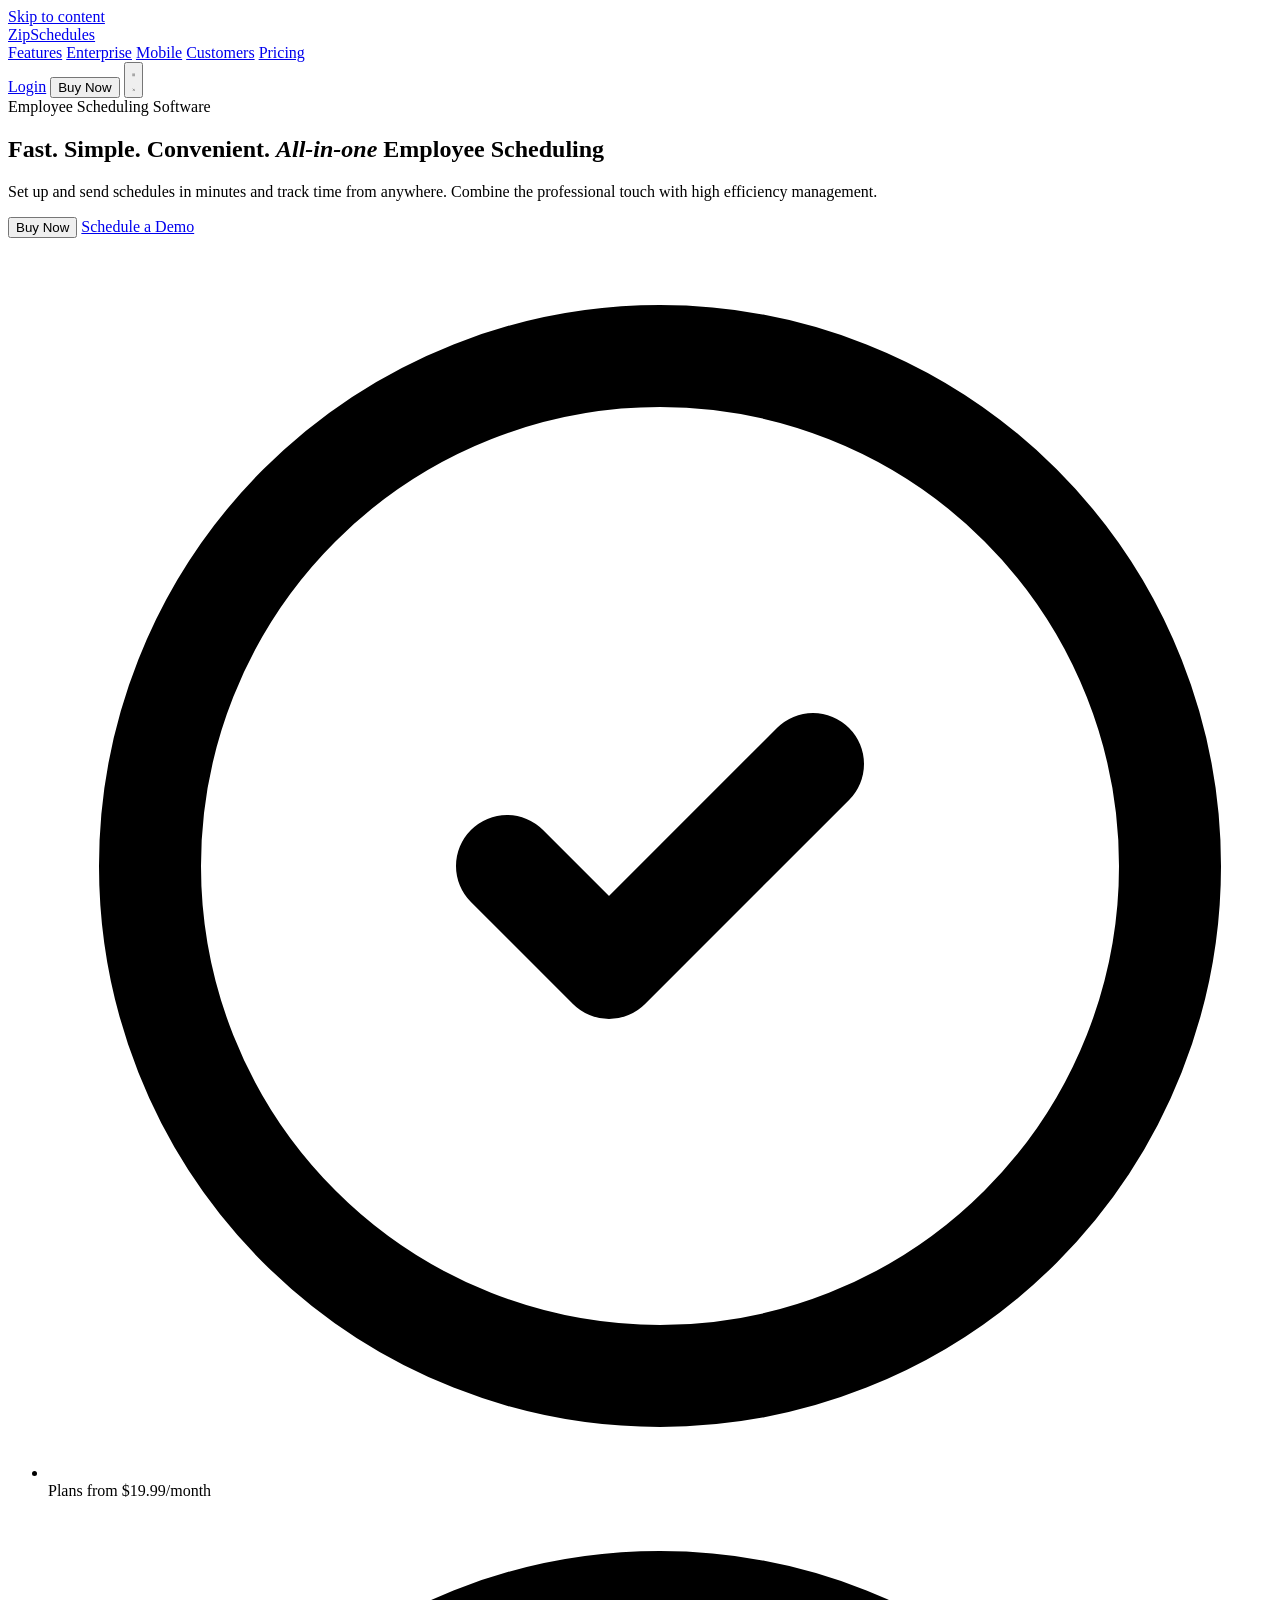
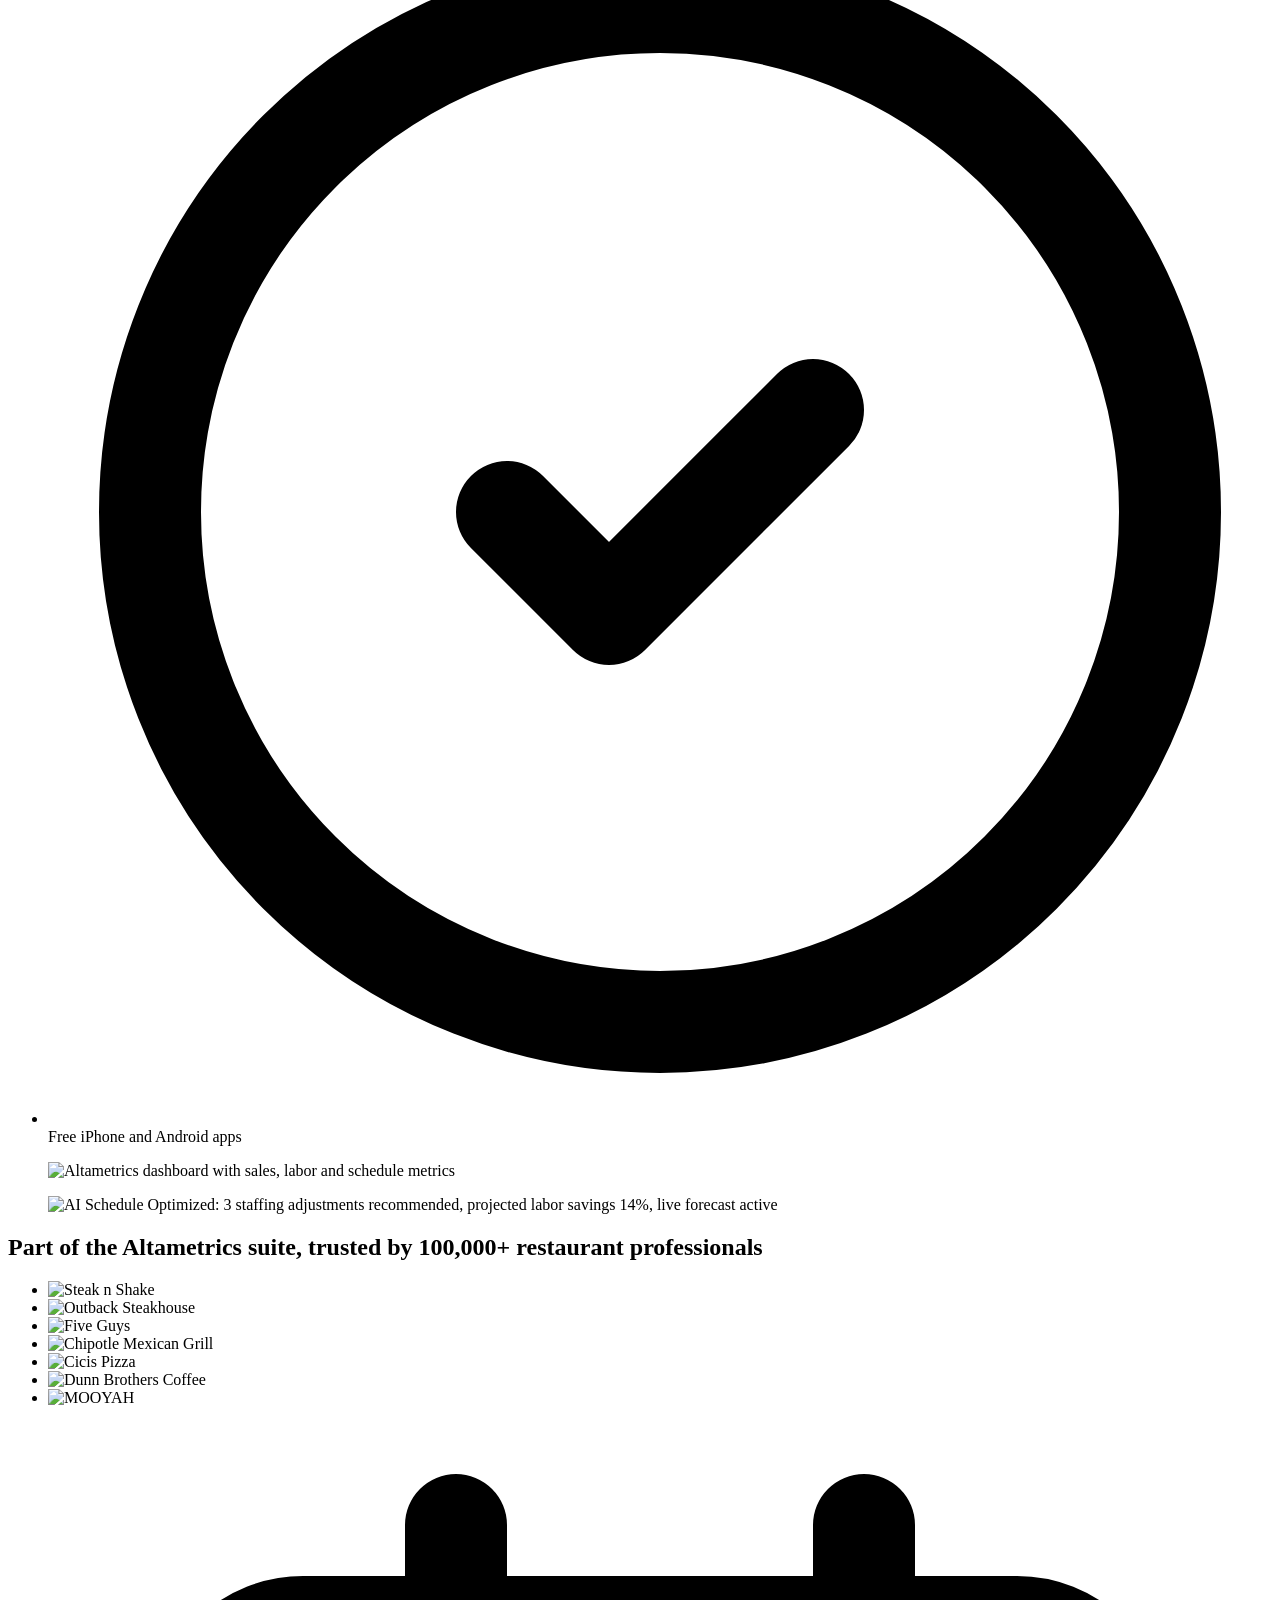
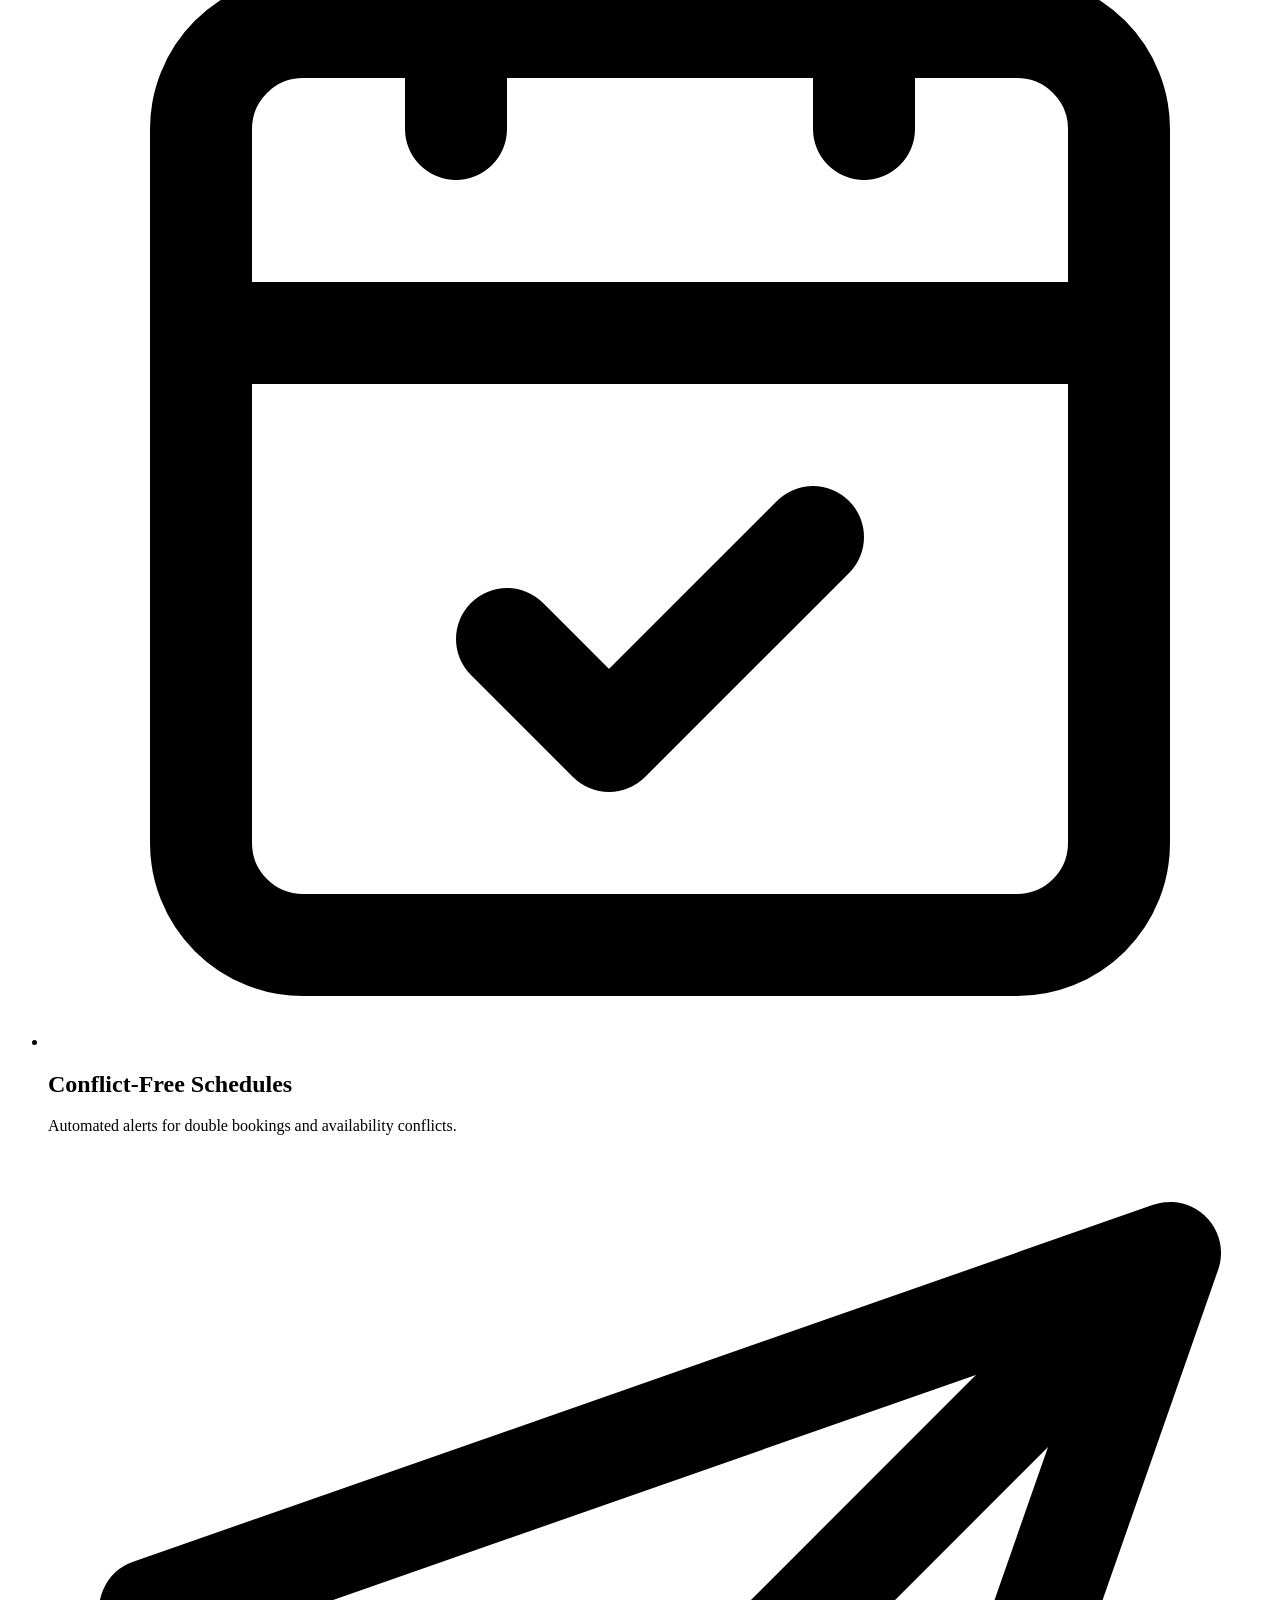
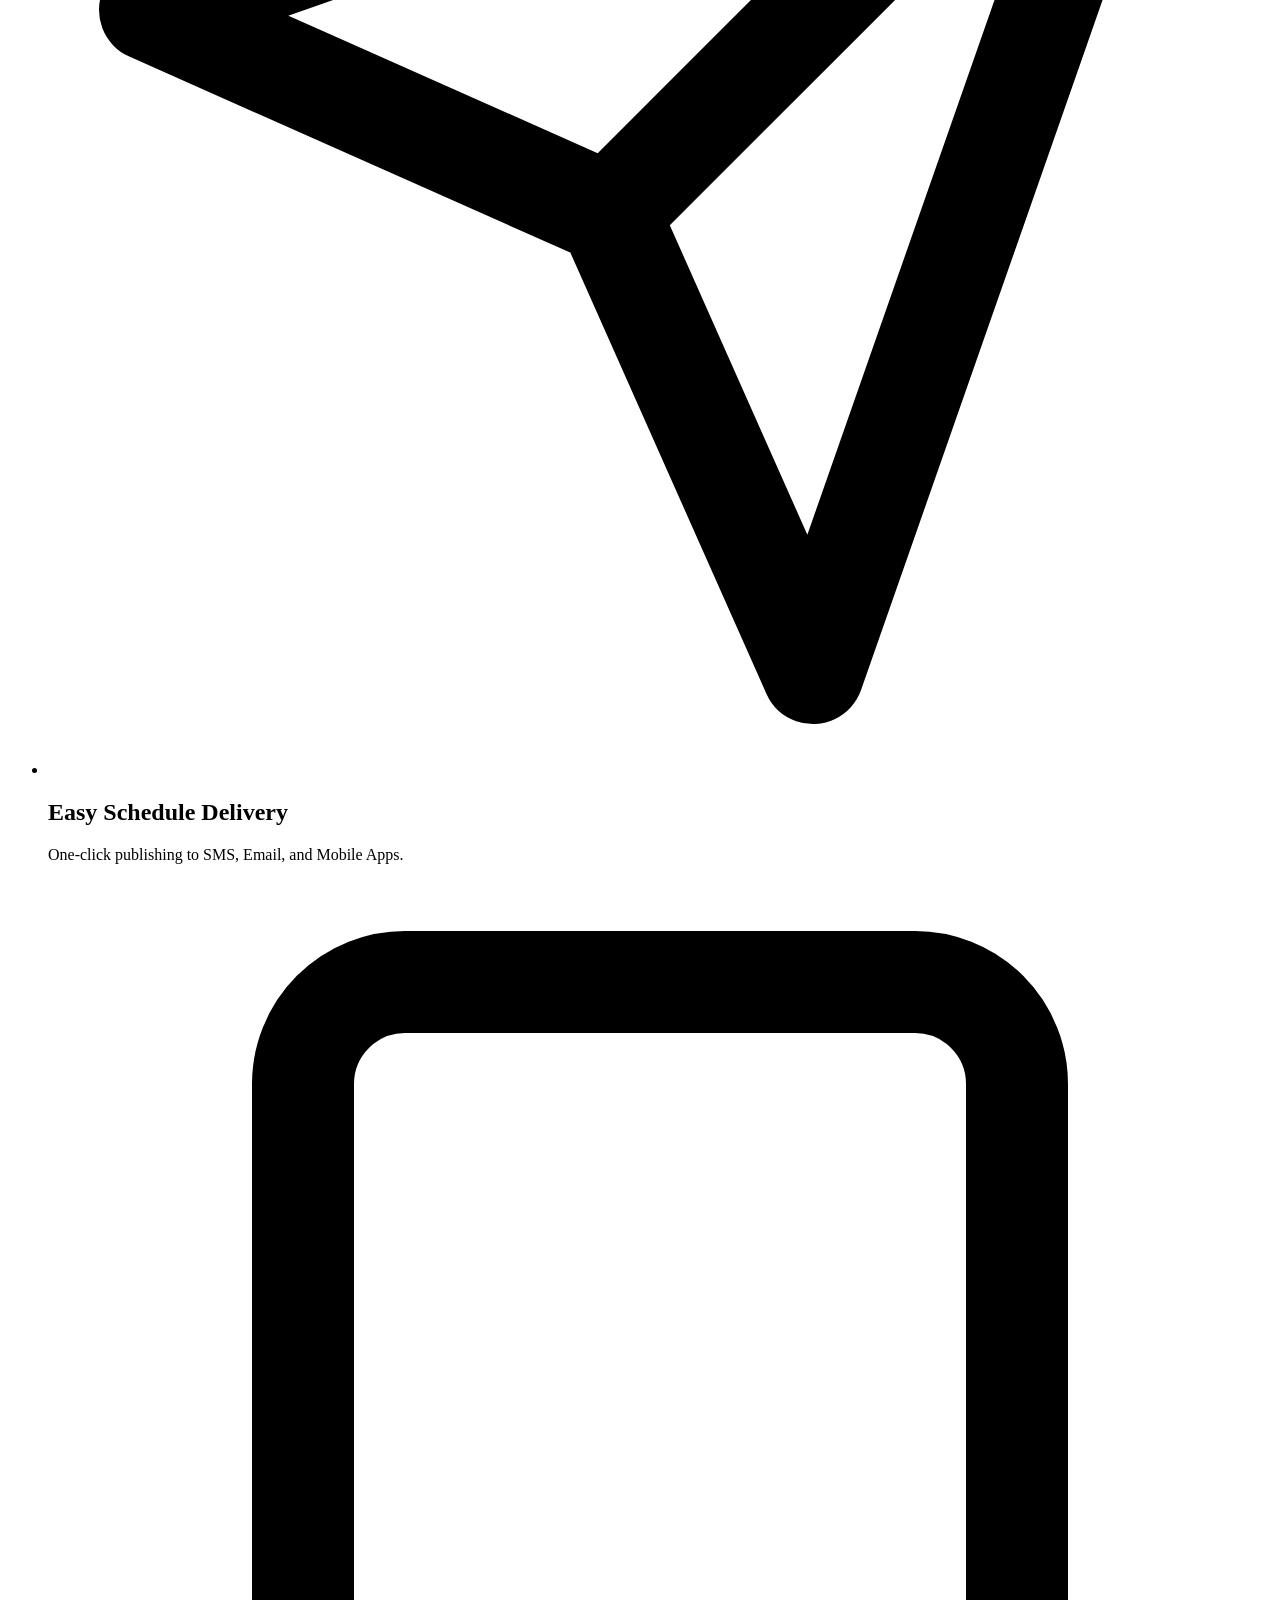
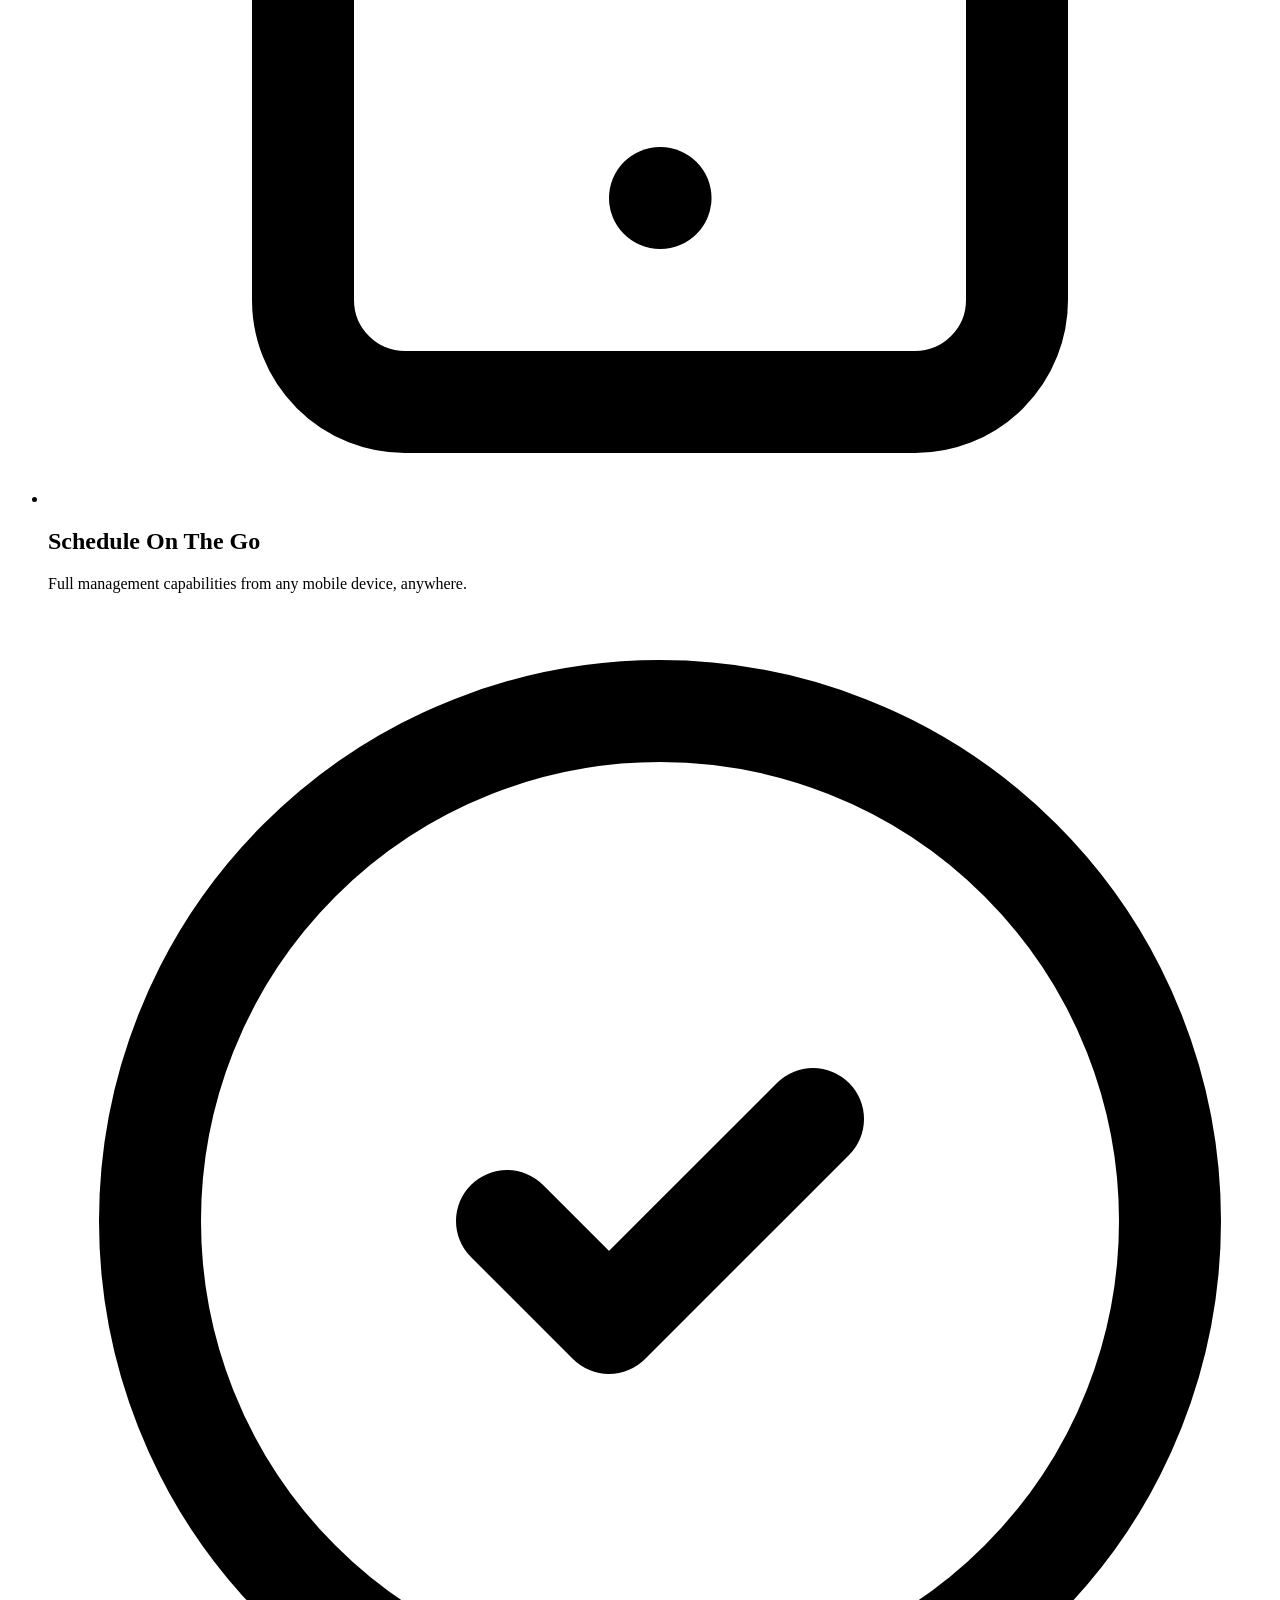
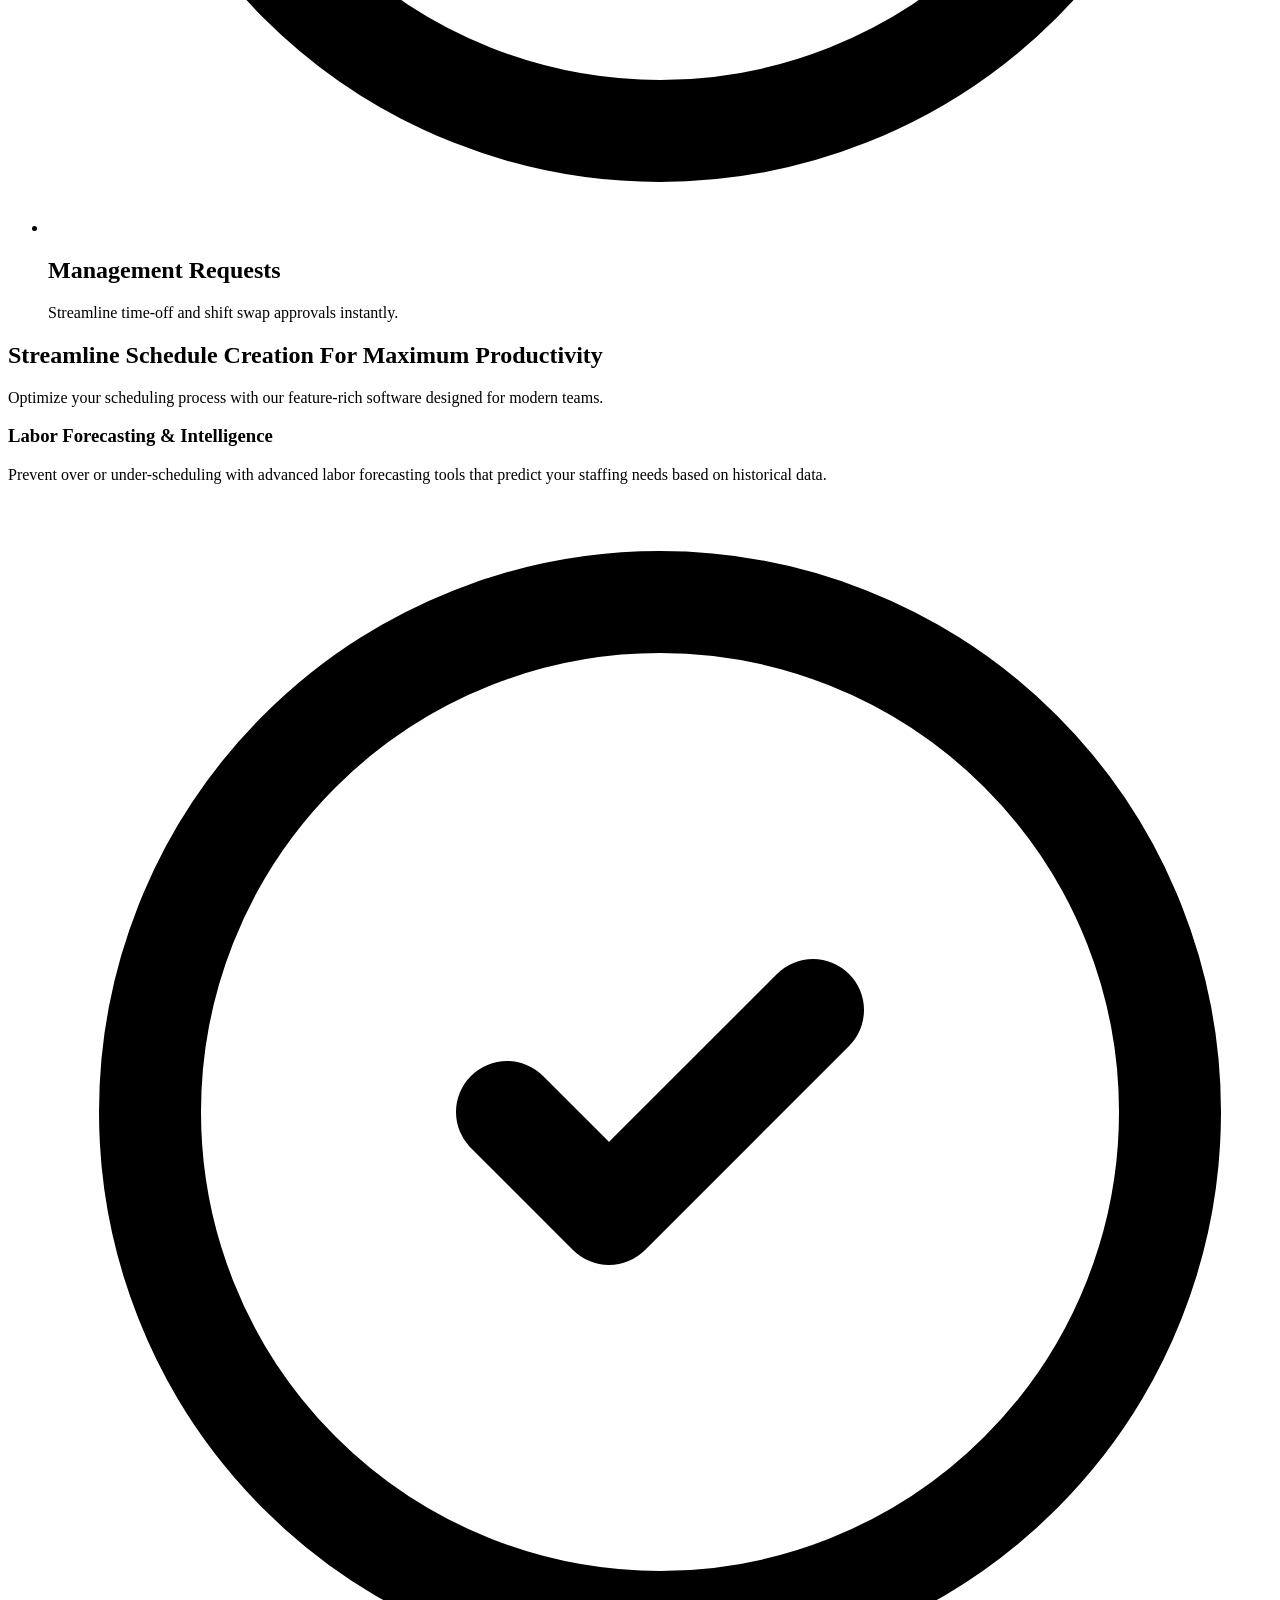
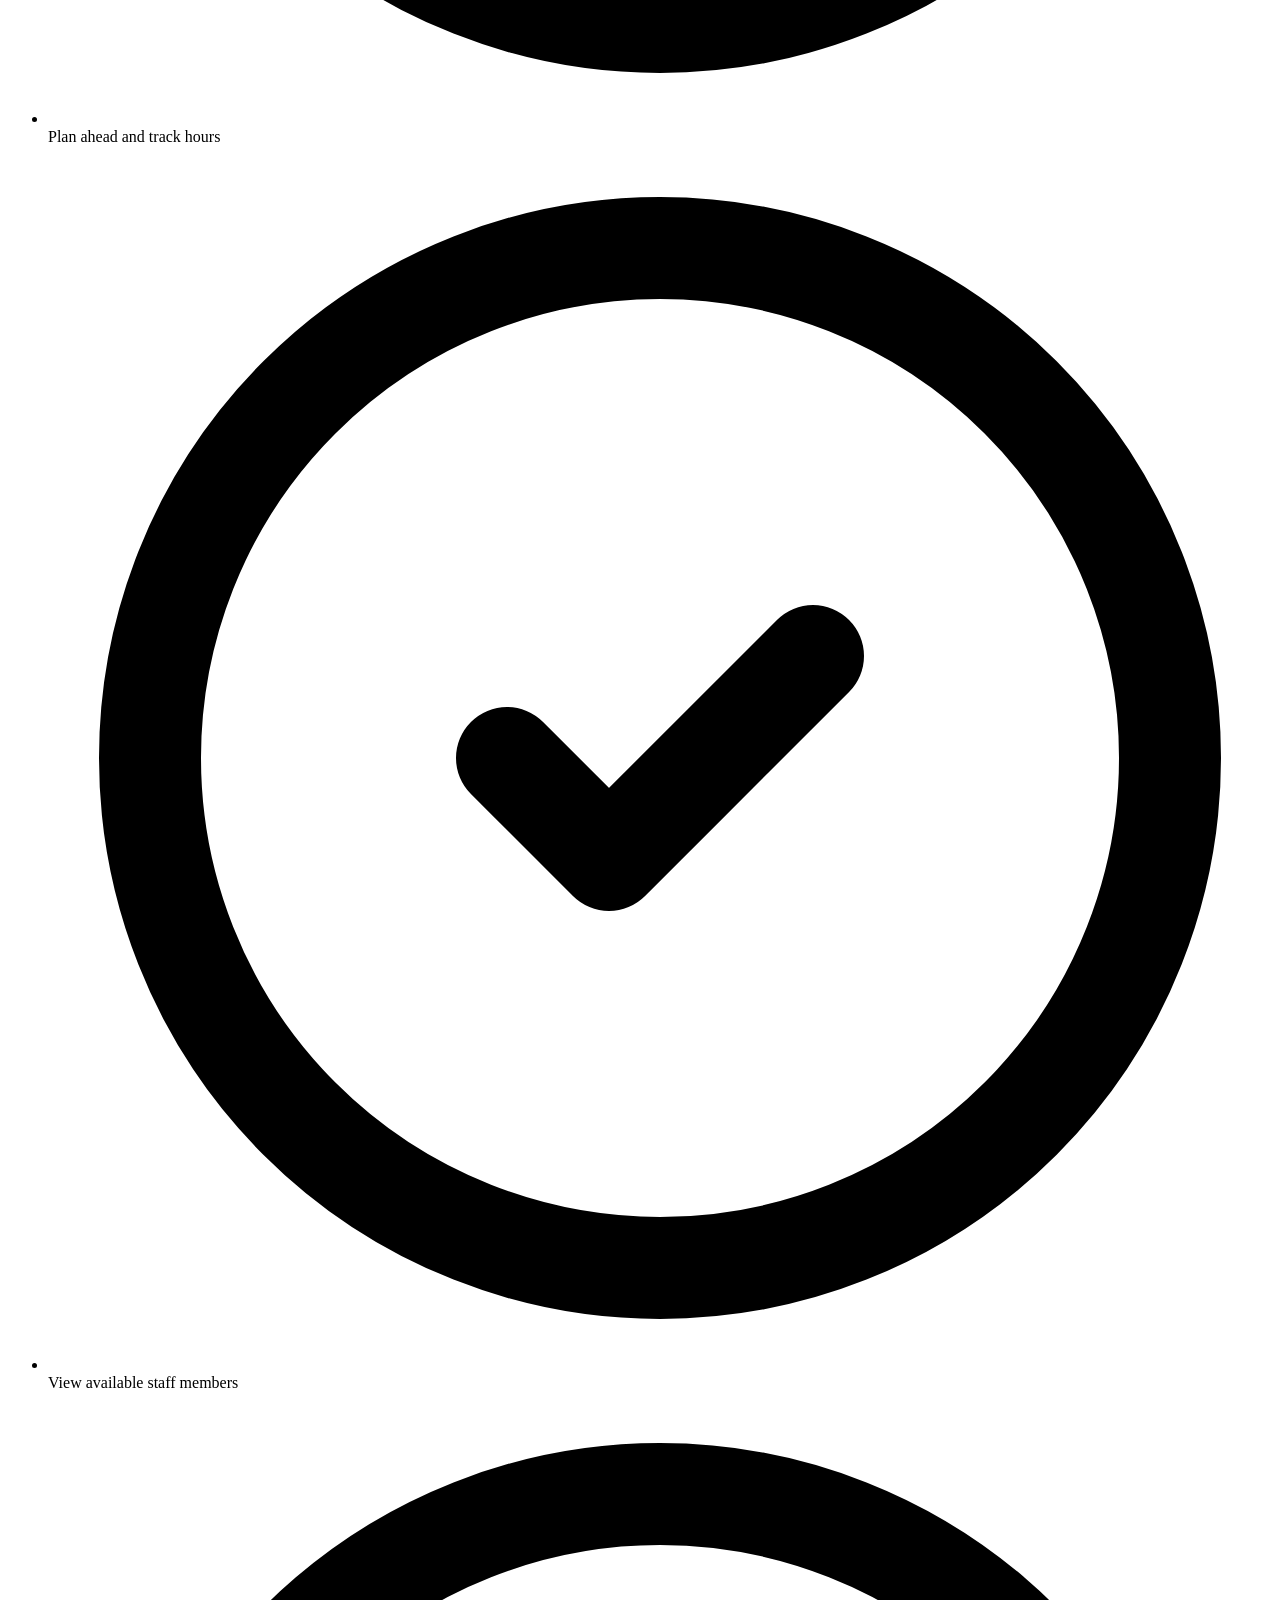
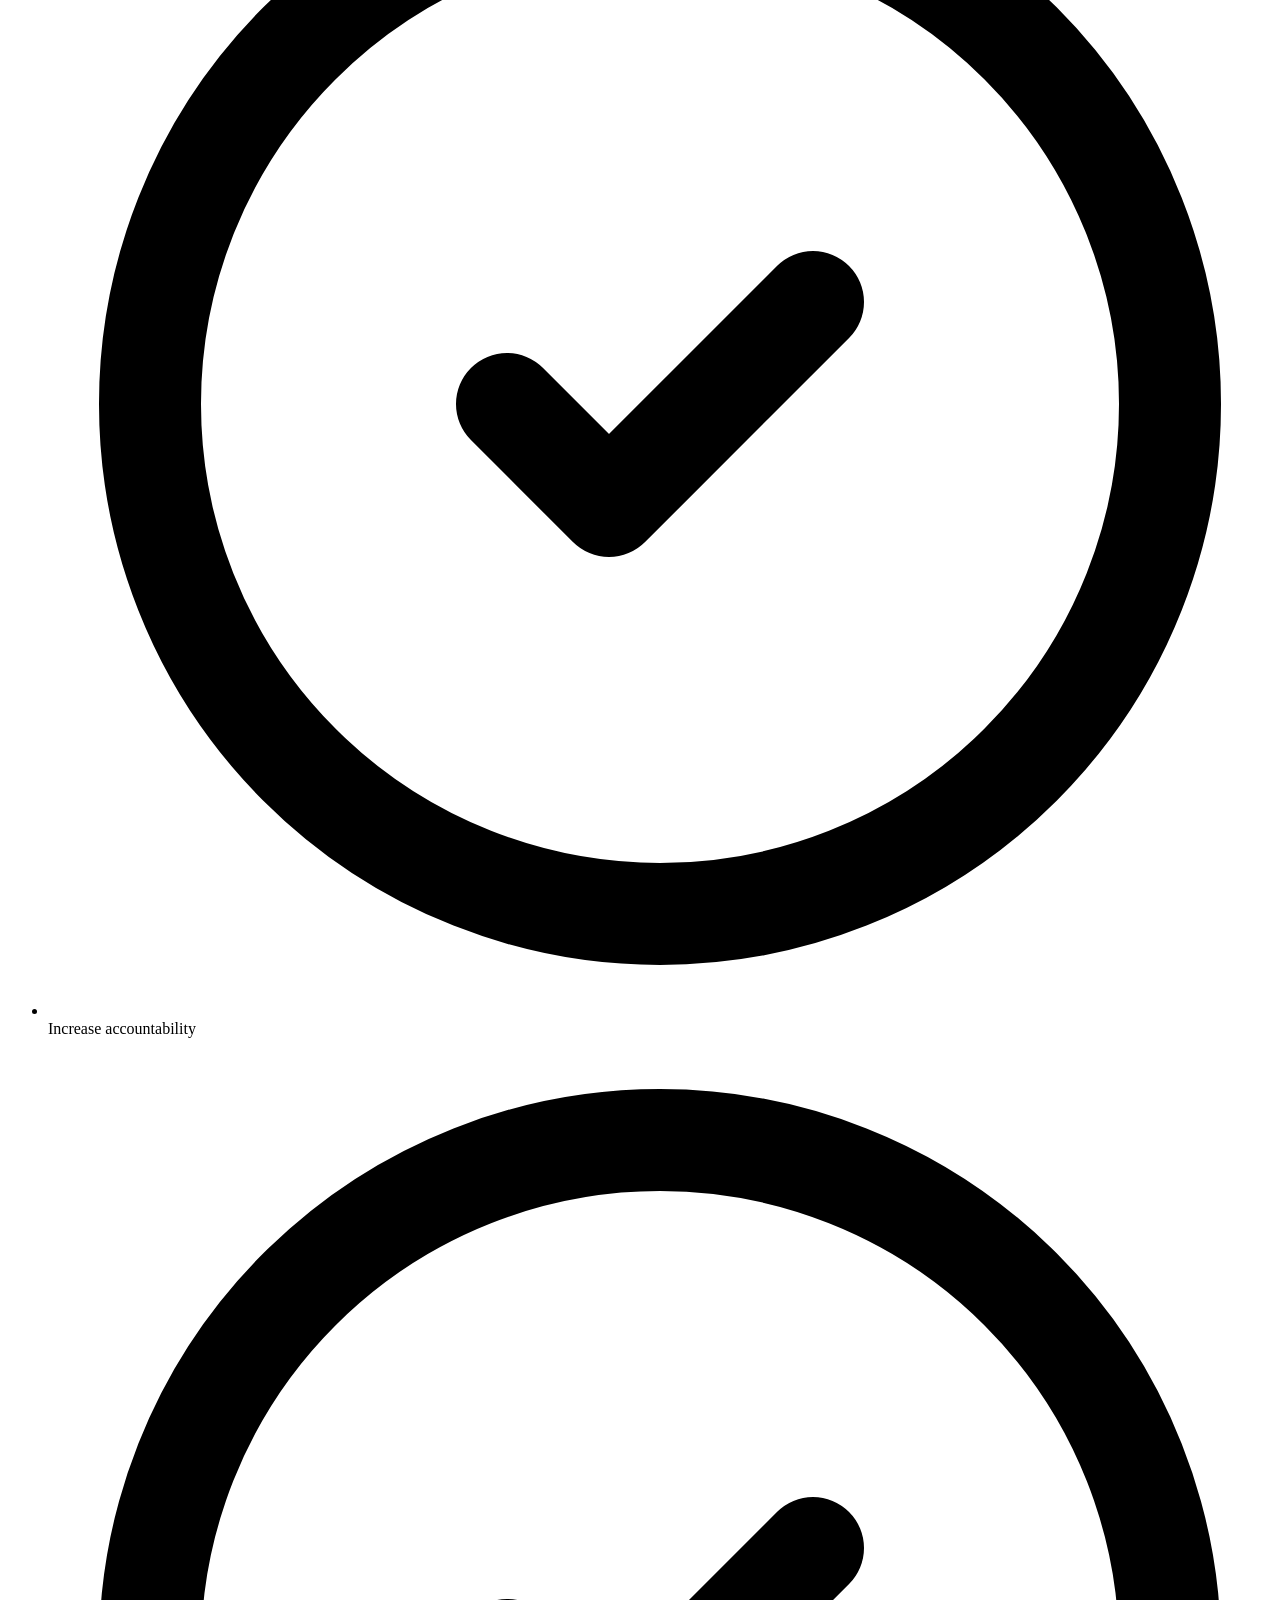
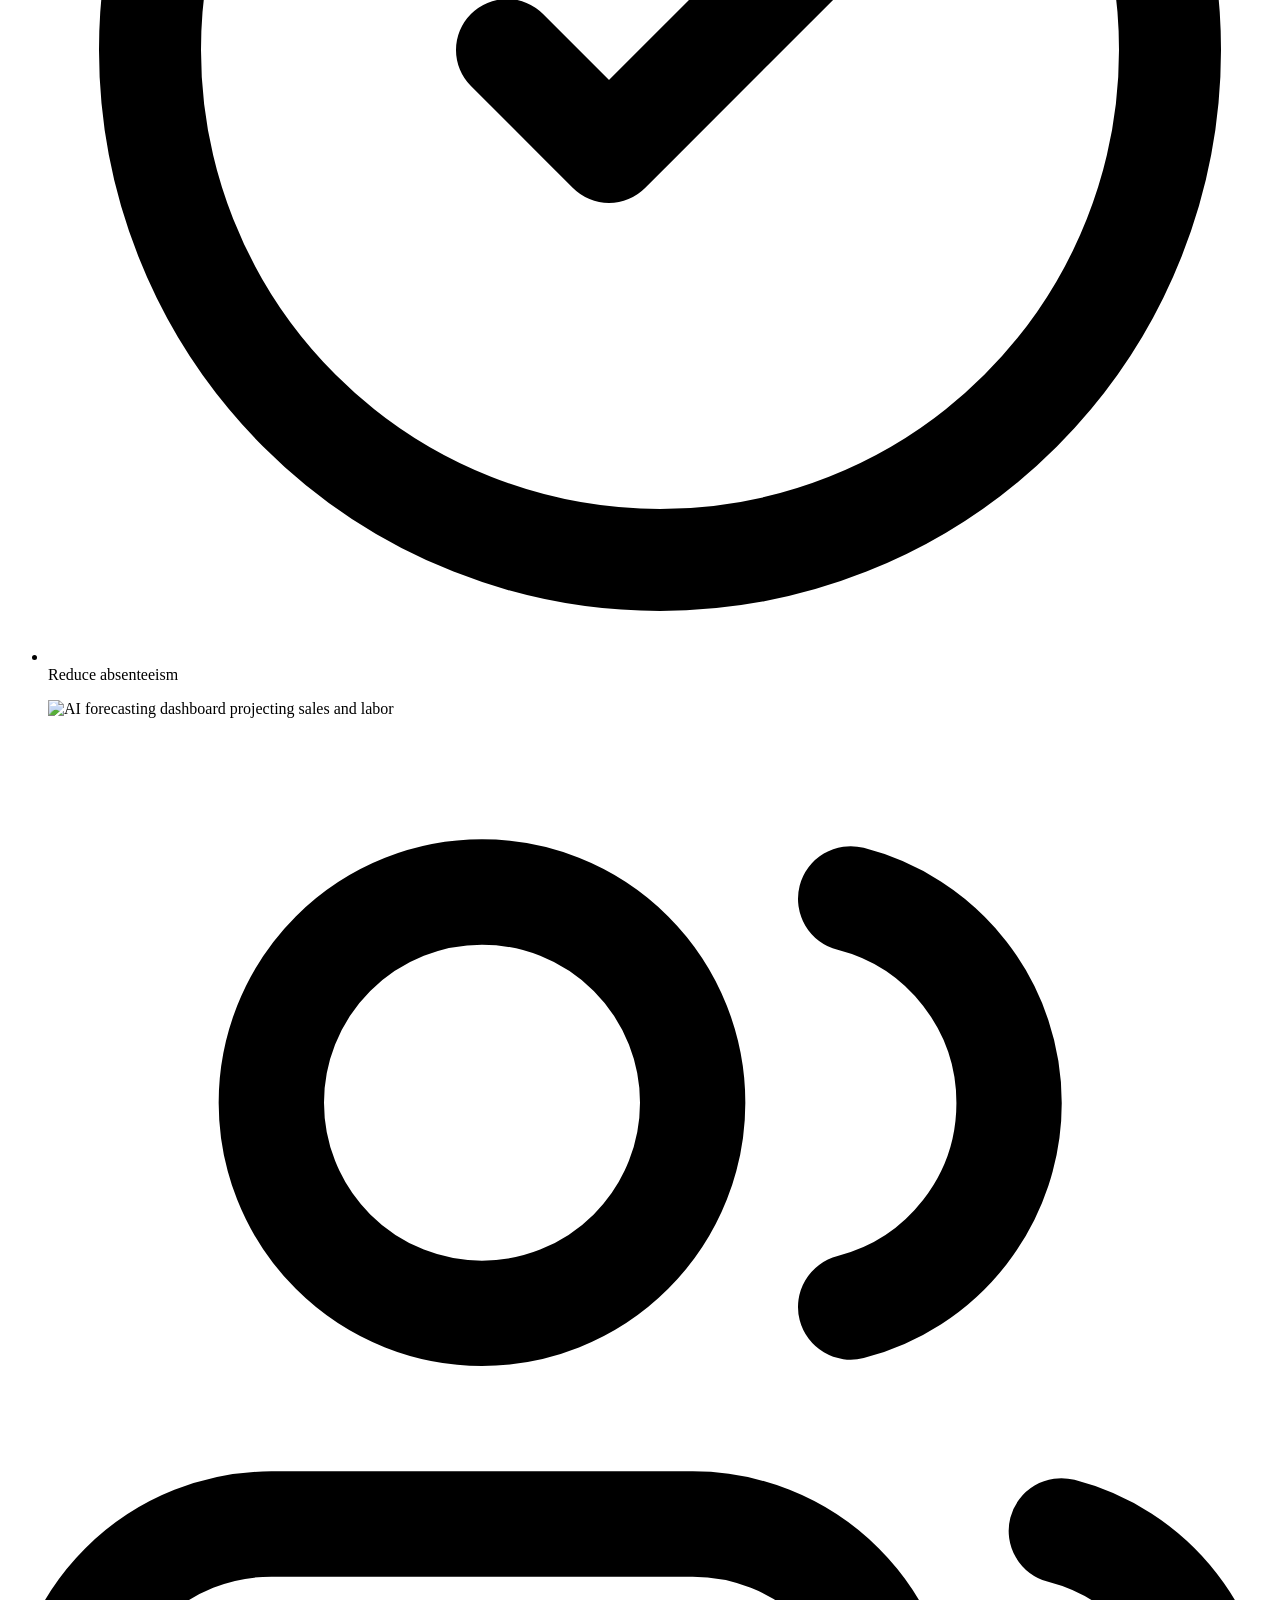
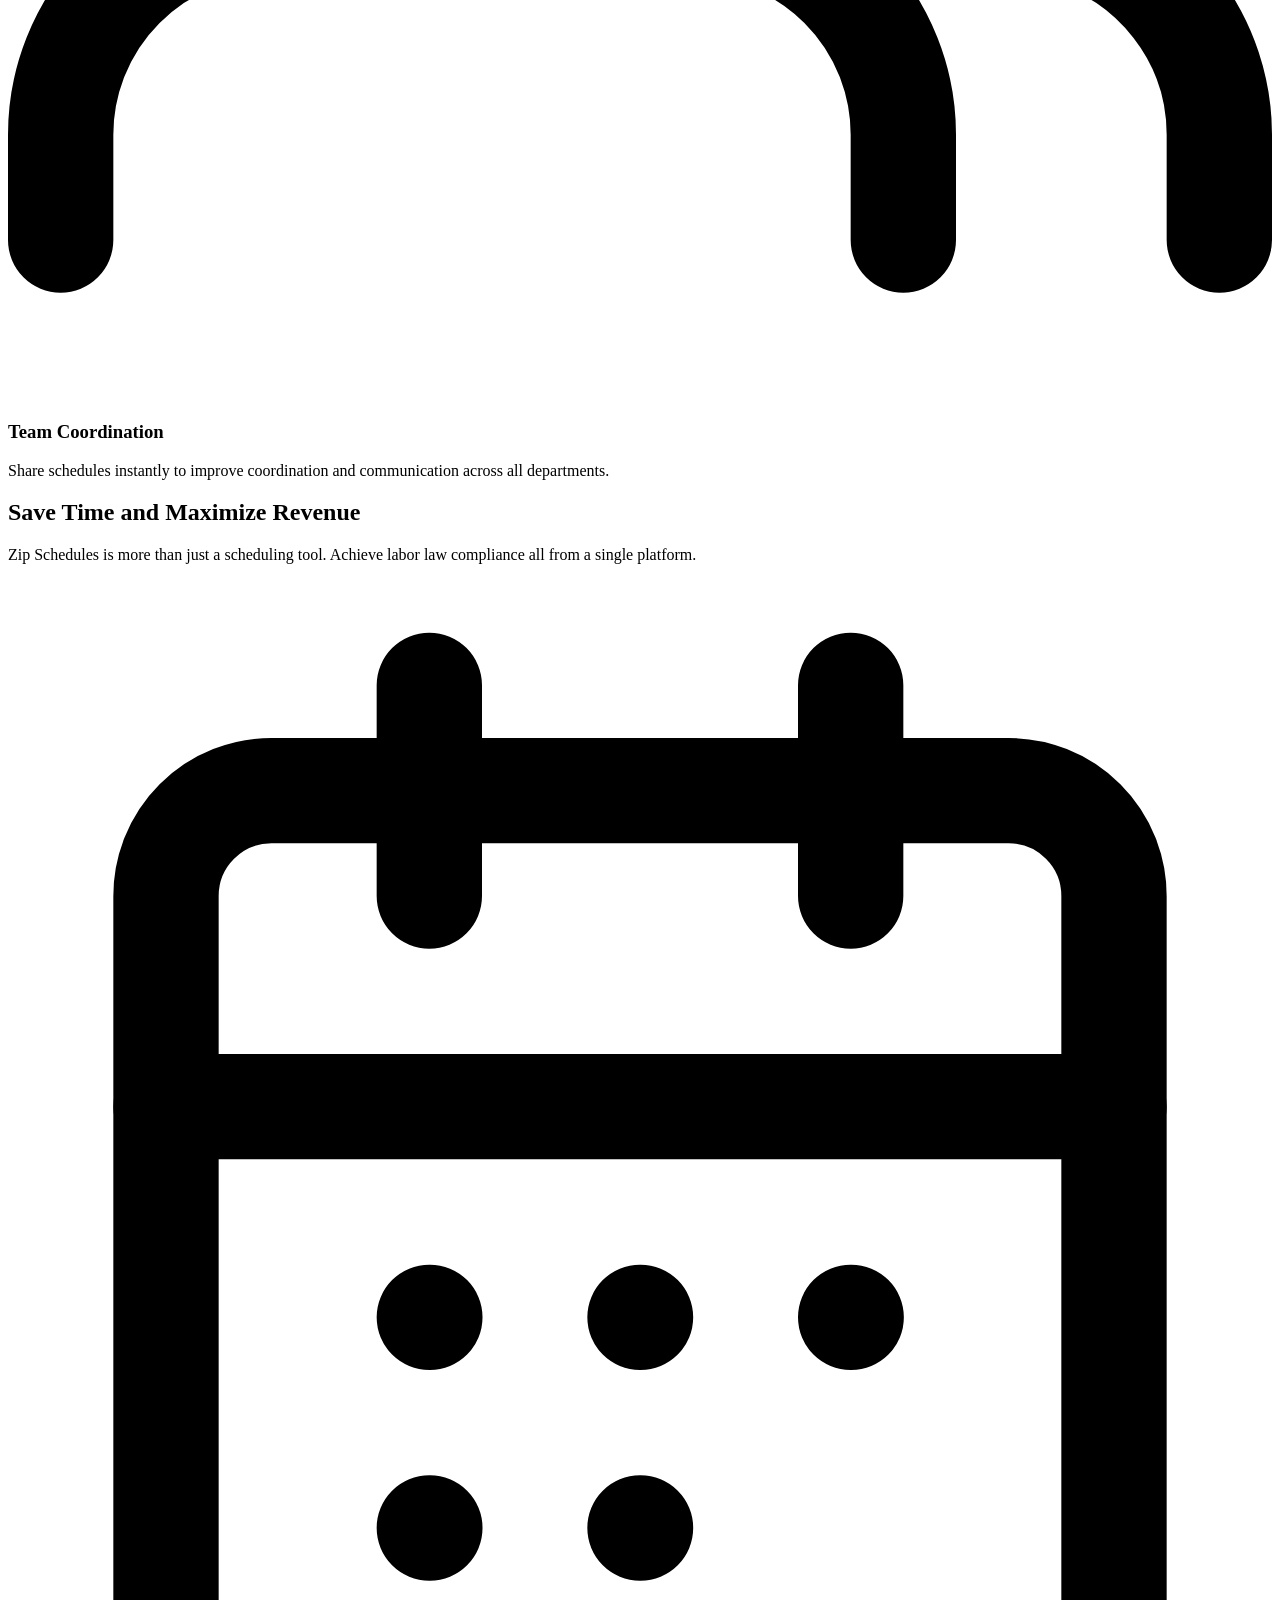
==== index.html @ 066f9979 "Add files via upload Combine flow" ====
<!DOCTYPE html>
<html lang="en">
<head>
  <meta charset="utf-8">
  <meta name="viewport" content="width=device-width, initial-scale=1">
  <title>ZipSchedules | Employee Scheduling Software</title>
  <meta name="description" content="Set up and send schedules in minutes and track time from anywhere. All-in-one employee scheduling for restaurants and hospitality.">
  <meta name="theme-color" content="#0b1d3a">
  <link rel="preconnect" href="https://fonts.googleapis.com">
  <link rel="preconnect" href="https://fonts.gstatic.com" crossorigin>
  <link rel="stylesheet" href="https://fonts.googleapis.com/css2?family=Inter:wght@400;500;600;700&family=Plus+Jakarta+Sans:wght@500;600;700;800&display=swap">
  <link rel="preconnect" href="https://altametrics.com">
  <link rel="preconnect" href="https://agcdn.altametrics.com">
  <link rel="stylesheet" href="assets/css/style.css">
  <script src="assets/js/app.js" defer></script>
</head>
<body class="page-landing" data-page="landing">
  <a class="skip-link" href="#main">Skip to content</a>

  <!-- ================= Header ================= -->
  <header class="l-header">
    <div class="container l-header__inner">
      <a class="l-logo" href="index.html" aria-label="ZipSchedules home">ZipSchedules</a>
      <nav class="l-nav" id="landing-nav" aria-label="Main">
        <a href="#features">Features</a>
        <a href="#enterprise">Enterprise</a>
        <a href="#mobile">Mobile</a>
        <a href="#customers">Customers</a>
        <a href="products.html">Pricing</a>
      </nav>
      <div class="l-header__actions">
        <a class="l-header__login" href="#">Login</a><!-- TODO: login URL -->
        <button type="button" class="btn btn--primary" data-buy-now="zipschedules">Buy Now</button>
        <button type="button" class="l-nav-toggle" data-nav-toggle aria-controls="landing-nav" aria-expanded="false" aria-label="Open menu">
        <svg class="icon icon--lg icon-open" viewBox="0 0 24 24" fill="none" stroke="currentColor" stroke-width="2" stroke-linecap="round" stroke-linejoin="round" aria-hidden="true"><path d="M4 6h16M4 12h16M4 18h16"/></svg>
        <svg class="icon icon--lg icon-close" viewBox="0 0 24 24" fill="none" stroke="currentColor" stroke-width="2" stroke-linecap="round" stroke-linejoin="round" aria-hidden="true"><path d="M18 6 6 18M6 6l12 12"/></svg>
        </button>
      </div>
    </div>
  </header>

  <main id="main">

    <!-- ================= Hero ================= -->
    <section class="l-hero" aria-labelledby="hero-title">
      <div class="container l-hero__grid">
        <div>
          <span class="l-pill">Employee Scheduling Software</span>
          <h1 class="l-hero__title" id="hero-title"><span class="l-hero__line">Fast. Simple.</span> <span class="l-hero__line">Convenient.</span> <em>All-in-one</em> Employee Scheduling</h1>
          <p class="l-hero__text">Set up and send schedules in minutes and track time from anywhere. Combine the professional touch with high efficiency management.</p>
          <div class="l-hero__actions">
            <button type="button" class="btn btn--primary btn--lg" data-buy-now="zipschedules">Buy Now</button>
            <a class="btn btn--ghost btn--lg" href="#">Schedule a Demo</a><!-- TODO: demo booking URL -->
          </div>
          <ul class="l-hero__meta">
            <li><svg class="icon icon--sm" viewBox="0 0 24 24" fill="none" stroke="currentColor" stroke-width="2" stroke-linecap="round" stroke-linejoin="round" aria-hidden="true"><circle cx="12" cy="12" r="10"/><path d="m9 12 2 2 4-4"/></svg>Plans from $19.99/month</li>
            <li><svg class="icon icon--sm" viewBox="0 0 24 24" fill="none" stroke="currentColor" stroke-width="2" stroke-linecap="round" stroke-linejoin="round" aria-hidden="true"><circle cx="12" cy="12" r="10"/><path d="m9 12 2 2 4-4"/></svg>Free iPhone and Android apps</li>
          </ul>
        </div>
        <div class="l-hero__visual">
          <figure class="media media--stage l-hero__shot" data-media data-label="Altametrics dashboard with sales, labor and schedule metrics"><img src="assets/img/Employee Scheduling App Showcase.png" alt="Altametrics dashboard with sales, labor and schedule metrics" width="1200" fetchpriority="high" decoding="async"></figure>
          <figure class="media media--float l-hero__float" data-media data-label="AI Schedule Optimized: 3 staffing adjustments recommended, projected labor savings 14%, live forecast active"><img src="https://altametrics.com/assets/images/pages/timeline_module_1-512-3c7d57070.png" alt="AI Schedule Optimized: 3 staffing adjustments recommended, projected labor savings 14%, live forecast active" width="512" loading="lazy" decoding="async"></figure>
        </div>
      </div>
    </section>

    <!-- ================= Trust strip (logos from altametrics.com) ================= -->
    <section class="l-trust" aria-labelledby="trust-title">
      <div class="container">
        <h2 class="l-trust__title" id="trust-title">Part of the Altametrics suite, trusted by 100,000+ restaurant professionals</h2>
        <ul class="l-trust__logos">
          <li><img src="https://altametrics.com/assets/images/pages/steak-n-shake-133-1b79178c5.png" alt="Steak n Shake" height="40" loading="lazy"></li>
          <li><img src="https://altametrics.com/assets/images/pages/outback-steakhouse-260-2e56b673c.png" alt="Outback Steakhouse" height="40" loading="lazy"></li>
          <li><img src="https://altametrics.com/assets/images/pages/five-guys-burgers-344-172559652.png" alt="Five Guys" height="40" loading="lazy"></li>
          <li><img src="https://altametrics.com/assets/images/pages/chipotle_mexican_grill_marquee-256-46bb51e86.png" alt="Chipotle Mexican Grill" height="40" loading="lazy"></li>
          <li><img src="https://altametrics.com/assets/images/pages/Cicis-Pizza-vertical-224-c2483c549.png" alt="Cicis Pizza" height="40" loading="lazy"></li>
          <li><img src="https://altametrics.com/assets/images/pages/Dunn-Brothers-Coffee-204-ebdd550b3.png" alt="Dunn Brothers Coffee" height="40" loading="lazy"></li>
          <li><img src="https://altametrics.com/assets/images/pages/mooyah_marquee-272-1c04265d8.png" alt="MOOYAH" height="40" loading="lazy"></li>
        </ul>
      </div>
    </section>

    <!-- ================= Feature cards ================= -->
    <section class="l-features" id="features" aria-label="Key features">
      <div class="container">
        <ul class="l-features__grid">
          <li class="l-feature">
            <span class="l-feature__icon tone-blue"><svg class="icon" viewBox="0 0 24 24" fill="none" stroke="currentColor" stroke-width="2" stroke-linecap="round" stroke-linejoin="round" aria-hidden="true"><rect x="3" y="4" width="18" height="18" rx="2"/><path d="M16 2v4M8 2v4M3 10h18M9 16l2 2 4-4"/></svg></span>
            <h2 class="l-feature__title">Conflict-Free Schedules</h2>
            <p class="l-feature__text">Automated alerts for double bookings and availability conflicts.</p>
          </li>
          <li class="l-feature">
            <span class="l-feature__icon tone-orange"><svg class="icon" viewBox="0 0 24 24" fill="none" stroke="currentColor" stroke-width="2" stroke-linecap="round" stroke-linejoin="round" aria-hidden="true"><path d="M22 2 11 13M22 2l-7 20-4-9-9-4z"/></svg></span>
            <h2 class="l-feature__title">Easy Schedule Delivery</h2>
            <p class="l-feature__text">One-click publishing to SMS, Email, and Mobile Apps.</p>
          </li>
          <li class="l-feature">
            <span class="l-feature__icon tone-gray"><svg class="icon" viewBox="0 0 24 24" fill="none" stroke="currentColor" stroke-width="2" stroke-linecap="round" stroke-linejoin="round" aria-hidden="true"><rect x="5" y="2" width="14" height="20" rx="2"/><path d="M12 18h.01"/></svg></span>
            <h2 class="l-feature__title">Schedule On The Go</h2>
            <p class="l-feature__text">Full management capabilities from any mobile device, anywhere.</p>
          </li>
          <li class="l-feature">
            <span class="l-feature__icon tone-green"><svg class="icon" viewBox="0 0 24 24" fill="none" stroke="currentColor" stroke-width="2" stroke-linecap="round" stroke-linejoin="round" aria-hidden="true"><circle cx="12" cy="12" r="10"/><path d="m9 12 2 2 4-4"/></svg></span>
            <h2 class="l-feature__title">Management Requests</h2>
            <p class="l-feature__text">Streamline time-off and shift swap approvals instantly.</p>
          </li>
        </ul>
      </div>
    </section>

    <!-- ================= Streamline ================= -->
    <section class="l-section" id="enterprise" aria-labelledby="streamline-title">
      <div class="container">
        <div class="l-section-head">
          <h2 class="l-h2" id="streamline-title">Streamline Schedule Creation For Maximum Productivity</h2>
          <p class="l-lead">Optimize your scheduling process with our feature-rich software designed for modern teams.</p>
        </div>
        <div class="l-bento">
          <article class="l-bento__main">
            <h3 class="l-bento__title">Labor Forecasting &amp; Intelligence</h3>
            <p class="l-bento__text">Prevent over or under-scheduling with advanced labor forecasting tools that predict your staffing needs based on historical data.</p>
            <ul class="l-checks">
              <li><svg class="icon" viewBox="0 0 24 24" fill="none" stroke="currentColor" stroke-width="2" stroke-linecap="round" stroke-linejoin="round" aria-hidden="true"><circle cx="12" cy="12" r="10"/><path d="m9 12 2 2 4-4"/></svg>Plan ahead and track hours</li>
              <li><svg class="icon" viewBox="0 0 24 24" fill="none" stroke="currentColor" stroke-width="2" stroke-linecap="round" stroke-linejoin="round" aria-hidden="true"><circle cx="12" cy="12" r="10"/><path d="m9 12 2 2 4-4"/></svg>View available staff members</li>
              <li><svg class="icon" viewBox="0 0 24 24" fill="none" stroke="currentColor" stroke-width="2" stroke-linecap="round" stroke-linejoin="round" aria-hidden="true"><circle cx="12" cy="12" r="10"/><path d="m9 12 2 2 4-4"/></svg>Increase accountability</li>
              <li><svg class="icon" viewBox="0 0 24 24" fill="none" stroke="currentColor" stroke-width="2" stroke-linecap="round" stroke-linejoin="round" aria-hidden="true"><circle cx="12" cy="12" r="10"/><path d="m9 12 2 2 4-4"/></svg>Reduce absenteeism</li>
            </ul>
            <figure class="media media--onblue l-bento__img" data-media data-label="AI forecasting dashboard projecting sales and labor"><img src="https://altametrics.com/assets/images/pages/drive_rofitability_with_ai-826-6848e2af0.png" alt="AI forecasting dashboard projecting sales and labor" width="826" loading="lazy" decoding="async"></figure>
          </article>
          <article class="l-bento__side">
            <span class="l-feature__icon tone-solid-blue"><svg class="icon" viewBox="0 0 24 24" fill="none" stroke="currentColor" stroke-width="2" stroke-linecap="round" stroke-linejoin="round" aria-hidden="true"><path d="M17 21v-2a4 4 0 0 0-4-4H5a4 4 0 0 0-4 4v2"/><circle cx="9" cy="7" r="4"/><path d="M23 21v-2a4 4 0 0 0-3-3.87M16 3.13a4 4 0 0 1 0 7.75"/></svg></span>
            <h3 class="l-feature__title">Team Coordination</h3>
            <p class="l-feature__text">Share schedules instantly to improve coordination and communication across all departments.</p>
          </article>
        </div>
      </div>
    </section>

    <!-- ================= Save time ================= -->
    <section class="l-section l-section--tint" aria-labelledby="save-title">
      <div class="container">
        <div class="l-section-head">
          <h2 class="l-h2" id="save-title">Save Time and Maximize Revenue</h2>
          <p class="l-lead">Zip Schedules is more than just a scheduling tool. Achieve labor law compliance all from a single platform.</p>
        </div>
        <div class="l-cols">
          <article>
            <span class="l-col__icon tone-solid-blue"><svg class="icon icon--sm" viewBox="0 0 24 24" fill="none" stroke="currentColor" stroke-width="2" stroke-linecap="round" stroke-linejoin="round" aria-hidden="true"><rect x="3" y="4" width="18" height="18" rx="2"/><path d="M16 2v4M8 2v4M3 10h18M8 14h.01M12 14h.01M16 14h.01M8 18h.01M12 18h.01"/></svg></span>
            <h3 class="l-col__title">Smart Scheduling</h3>
            <p class="l-col__text">Check availability and create schedules in minutes. Manage time off and schedule requests. Reduce absenteeism and fill open shifts quickly.</p>
            <a class="l-more" href="#">Learn more <svg class="icon icon--sm" viewBox="0 0 24 24" fill="none" stroke="currentColor" stroke-width="2" stroke-linecap="round" stroke-linejoin="round" aria-hidden="true"><path d="M5 12h14M12 5l7 7-7 7"/></svg><span class="sr-only"> about Smart Scheduling</span></a>
          </article>
          <article>
            <span class="l-col__icon tone-solid-red"><svg class="icon icon--sm" viewBox="0 0 24 24" fill="none" stroke="currentColor" stroke-width="2" stroke-linecap="round" stroke-linejoin="round" aria-hidden="true"><path d="M12 3v18M5 21h14M6 7h12M6 7l-3 7a3 3 0 0 0 6 0zM18 7l-3 7a3 3 0 0 0 6 0z"/></svg></span>
            <h3 class="l-col__title">Labor Law Compliance</h3>
            <p class="l-col__text">Stay up-to-date with latest labor requirements. Track timesheet data and enable shift swapping while keeping records of changes.</p>
            <a class="l-more" href="#">Learn more <svg class="icon icon--sm" viewBox="0 0 24 24" fill="none" stroke="currentColor" stroke-width="2" stroke-linecap="round" stroke-linejoin="round" aria-hidden="true"><path d="M5 12h14M12 5l7 7-7 7"/></svg><span class="sr-only"> about Labor Law Compliance</span></a>
          </article>
          <article>
            <span class="l-col__icon tone-solid-brown"><svg class="icon icon--sm" viewBox="0 0 24 24" fill="none" stroke="currentColor" stroke-width="2" stroke-linecap="round" stroke-linejoin="round" aria-hidden="true"><path d="M12 1v22M17 5H9.5a3.5 3.5 0 0 0 0 7h5a3.5 3.5 0 0 1 0 7H6"/></svg></span>
            <h3 class="l-col__title">Track Labor Costs</h3>
            <p class="l-col__text">Set employee hour limits to prevent over expenses. Receive notifications on approaching budget limits and check detailed activity reports.</p>
            <a class="l-more" href="#">Learn more <svg class="icon icon--sm" viewBox="0 0 24 24" fill="none" stroke="currentColor" stroke-width="2" stroke-linecap="round" stroke-linejoin="round" aria-hidden="true"><path d="M5 12h14M12 5l7 7-7 7"/></svg><span class="sr-only"> about Track Labor Costs</span></a>
          </article>
        </div>
      </div>
    </section>

    <!-- ================= Compliance ================= -->
    <section class="l-section" aria-labelledby="comply-title">
      <div class="container l-split">
        <div class="l-split__visual">
          <figure class="media media--stage l-split__img" data-media data-label="Precision workforce management with labor compliance tracking"><img src="https://altametrics.com/assets/images/pages/precision_workforce-825-9a035acbc.png" alt="Precision workforce management with labor compliance tracking" width="825" loading="lazy" decoding="async"></figure>
          <div class="l-flsa">
            <p class="l-flsa__title">FLSA Ready</p>
            <p class="l-flsa__text">Automated tracking to ensure your business remains compliant with federal standards.</p>
          </div>
        </div>
        <div>
          <h2 class="l-h2" id="comply-title">Comply with labor laws</h2>
          <p class="l-lead">The American restaurant industry is highly regulated regarding employee scheduling. Zip Schedules helps restaurants comply with these laws by providing tools for tracking hours worked and automating payroll processes.</p>
          <ul class="l-list">
            <li><svg class="icon" viewBox="0 0 24 24" fill="none" stroke="currentColor" stroke-width="2" stroke-linecap="round" stroke-linejoin="round" aria-hidden="true"><circle cx="12" cy="12" r="10"/><path d="m9 12 2 2 4-4"/></svg><span>Get alerts when changes in law might affect schedules.</span></li>
            <li><svg class="icon" viewBox="0 0 24 24" fill="none" stroke="currentColor" stroke-width="2" stroke-linecap="round" stroke-linejoin="round" aria-hidden="true"><circle cx="12" cy="12" r="10"/><path d="m9 12 2 2 4-4"/></svg><span>Ensure proper rest time between shifts.</span></li>
            <li><svg class="icon" viewBox="0 0 24 24" fill="none" stroke="currentColor" stroke-width="2" stroke-linecap="round" stroke-linejoin="round" aria-hidden="true"><circle cx="12" cy="12" r="10"/><path d="m9 12 2 2 4-4"/></svg><span>Track certifications, training, and employee skills.</span></li>
          </ul>
        </div>
      </div>
    </section>

    <!-- ================= 5 ways (dark) ================= -->
    <section class="l-section l-section--dark" aria-labelledby="ways-title">
      <div class="container">
        <div class="l-ways__head">
          <div>
            <h2 class="l-h2" id="ways-title">5 Ways to Control Labor Costs</h2>
            <p class="l-lead">Empower your management with data-driven insights and automated cost controls.</p>
          </div>
          <span class="l-ways__badge">Efficiency Driven</span>
        </div>
        <ol class="l-ways__grid">
          <li class="l-way">
            <p class="l-way__num" aria-hidden="true">01</p>
            <h3 class="l-way__title">Align with sales</h3>
            <p class="l-way__text">Create schedules aligned with sales forecasts to ensure staffing matches demand.</p>
          </li>
          <li class="l-way">
            <p class="l-way__num" aria-hidden="true">02</p>
            <h3 class="l-way__title">Peak optimization</h3>
            <p class="l-way__text">Coordinate shift patterns for peak hours to maximize revenue and minimize idle labor.</p>
          </li>
          <li class="l-way">
            <p class="l-way__num" aria-hidden="true">03</p>
            <h3 class="l-way__title">Overtime prevention</h3>
            <p class="l-way__text">Avoid paying overtime rates by carefully planning shifts around employee availability.</p>
          </li>
          <li class="l-way">
            <p class="l-way__num" aria-hidden="true">04</p>
            <h3 class="l-way__title">Productivity monitoring</h3>
            <p class="l-way__text">Track productivity to ensure the right resources are deployed where they're needed most.</p>
          </li>
          <li class="l-way">
            <p class="l-way__num" aria-hidden="true">05</p>
            <h3 class="l-way__title">Administrative ease</h3>
            <p class="l-way__text">Reduce time spent on manual changes with automated tracking and self-service features.</p>
          </li>
        </ol>
      </div>
    </section>

    <!-- ================= Mobile app ================= -->
    <section class="l-section" id="mobile" aria-labelledby="app-title">
      <div class="container">
        <div class="l-app">
          <div>
            <span class="l-pill">Mobile Management</span>
            <h2 class="l-app__title" id="app-title">ZIP Schedules Mobile App</h2>
            <p class="l-app__text">Access your work schedule anytime from any location. Employees and managers can access shift details, time off requests, and communicate instantly on the go.</p>
            <div class="l-stores">
              <a class="l-store" href="#"><!-- TODO: Google Play URL -->
                <svg class="icon" viewBox="0 0 24 24" fill="none" stroke="currentColor" stroke-width="2" stroke-linecap="round" stroke-linejoin="round" aria-hidden="true"><path d="M21 15v4a2 2 0 0 1-2 2H5a2 2 0 0 1-2-2v-4M7 10l5 5 5-5M12 15V3"/></svg><span><span class="l-store__small">Download for</span><span class="l-store__big">Android</span></span>
              </a>
              <a class="l-store" href="#"><!-- TODO: App Store URL -->
                <svg class="icon" viewBox="0 0 24 24" fill="none" stroke="currentColor" stroke-width="2" stroke-linecap="round" stroke-linejoin="round" aria-hidden="true"><path d="M21 15v4a2 2 0 0 1-2 2H5a2 2 0 0 1-2-2v-4M7 10l5 5 5-5M12 15V3"/></svg><span><span class="l-store__small">Download on</span><span class="l-store__big">iOS</span></span>
              </a>
            </div>
          </div>
          <figure class="media media--app l-app__img" data-media data-label="Altametrics scheduling app on a phone"><img src="https://altametrics.com/assets/images/pages/ultimate-scheduleing-app-600-44893bf66.webp" alt="Altametrics scheduling app on a phone" width="600" loading="lazy" decoding="async"></figure>
        </div>
      </div>
    </section>

    <!-- ================= Testimonials ================= -->
    <!-- Excerpts from customer testimonials published on altametrics.com. CONTENT: confirm usage on ZipSchedules pages. -->
    <section class="l-section l-section--tint" id="customers" aria-labelledby="quotes-title">
      <div class="container">
        <div class="l-section-head">
          <h2 class="l-h2" id="quotes-title">Trusted by Industry Leaders</h2>
          <p class="l-lead">Operators across the country run their schedules and labor on Altametrics.</p>
        </div>
        <div class="l-quotes">
          <figure class="l-quote">
            <p class="l-quote__tag">Scheduling</p>
            <blockquote class="l-quote__text"><p>&ldquo;&hellip;now with Altametrics we have a better approach to forecasting, scheduling hours&hellip;&rdquo;</p></blockquote>
            <figcaption class="l-quote__by">
              <img class="l-quote__photo" src="https://altametrics.com/assets/images/pages/steve_cale-100-8b1000fc2.webp" alt="" width="48" height="48" loading="lazy" decoding="async">
              <span><span class="l-quote__name">Steve Cale</span><br><span class="l-quote__role">VP of Company Operations, Chicken Salad Chick</span></span>
            </figcaption>
          </figure>
          <figure class="l-quote">
            <p class="l-quote__tag">Labor forecasting</p>
            <blockquote class="l-quote__text"><p>&ldquo;&hellip;able to get our labor deployment and labor forecasting much more accurate&hellip;&rdquo;</p></blockquote>
            <figcaption class="l-quote__by">
              <img class="l-quote__photo" src="https://altametrics.com/assets/images/pages/kevin-coveney-100-859d136cc.webp" alt="" width="48" height="48" loading="lazy" decoding="async">
              <span><span class="l-quote__name">Kevin Coveney</span><br><span class="l-quote__role">Denny&rsquo;s Franchise Owner, New Concord, Ohio</span></span>
            </figcaption>
          </figure>
          <figure class="l-quote">
            <p class="l-quote__tag">Ease of use</p>
            <blockquote class="l-quote__text"><p>&ldquo;&hellip;anyone from an inexperienced to experienced restaurant manager can understand&hellip;&rdquo;</p></blockquote>
            <figcaption class="l-quote__by">
              <img class="l-quote__photo" src="https://altametrics.com/assets/images/pages/steven-floar-100-5d75fe397.webp" alt="" width="48" height="48" loading="lazy" decoding="async">
              <span><span class="l-quote__name">Steven Floar</span><br><span class="l-quote__role">Jack in the Box Franchisee, Hemet, CA</span></span>
            </figcaption>
          </figure>
        </div>
      </div>
    </section>

    <!-- ================= CTA ================= -->
    <section class="l-section l-cta" aria-labelledby="cta-title">
      <div class="container">
        <h2 class="l-h2" id="cta-title">Ready to Get Started?</h2>
        <p class="l-lead">Join thousands of businesses that have transformed their workforce management with ZIP Schedules. Efficient, compliant, and easy to use.</p>
        <div class="l-cta__actions">
          <button type="button" class="btn btn--primary btn--lg" data-buy-now="zipschedules">Buy Now</button>
          <a class="btn btn--ghost btn--lg" href="products.html">See Pricing</a>
        </div>
      </div>
    </section>
  </main>

  <!-- ================= Footer ================= -->
  <footer class="l-footer">
    <div class="container">
      <div class="l-footer__grid">
        <div>
          <a class="l-logo" href="index.html">ZipSchedules</a>
          <p class="l-footer__about">Professional Workforce Management solutions built for the modern restaurant and hospitality industry.</p>
        </div>
        <nav aria-labelledby="f-sitemap">
          <h2 class="l-footer__heading" id="f-sitemap">Sitemap</h2>
          <ul class="l-footer__links">
            <li><a href="#features">Features</a></li>
            <li><a href="#enterprise">Enterprise</a></li>
            <li><a href="#mobile">Mobile</a></li>
            <li><a href="#customers">Customers</a></li>
            <li><a href="products.html">Pricing</a></li>
          </ul>
        </nav>
        <nav aria-labelledby="f-legal">
          <h2 class="l-footer__heading" id="f-legal">Legal &amp; Support</h2>
          <ul class="l-footer__links">
            <li><a href="https://altametrics.com/legal/privacy-policy/">Privacy Policy</a></li>
            <li><a href="https://altametrics.com/legal/terms-of-use/">Terms of Use</a></li>
            <li><a href="tel:+18006761281">Support (800) 676-1281</a></li>
            <li><a href="#">API Documentation</a></li>
          </ul>
        </nav>
        <div>
          <h2 class="l-footer__heading">Mobile App</h2>
          <div class="l-footer__apps">
            <a href="#" aria-label="Download for Android"><svg class="icon" viewBox="0 0 24 24" fill="none" stroke="currentColor" stroke-width="2" stroke-linecap="round" stroke-linejoin="round" aria-hidden="true"><rect x="5" y="2" width="14" height="20" rx="2"/><path d="M12 18h.01"/></svg></a>
            <a href="#" aria-label="Download on iOS"><svg class="icon" viewBox="0 0 24 24" fill="none" stroke="currentColor" stroke-width="2" stroke-linecap="round" stroke-linejoin="round" aria-hidden="true"><path d="M21 15v4a2 2 0 0 1-2 2H5a2 2 0 0 1-2-2v-4M7 10l5 5 5-5M12 15V3"/></svg></a>
          </div>
        </div>
      </div>
      <div class="l-footer__bottom">
        <p>&copy; 2026 ZipSchedules, an Altametrics product. All rights reserved.</p>
        <nav class="l-footer__legal" aria-label="Legal">
          <a href="https://altametrics.com/legal/terms-of-use/">Terms of Use</a>
          <a href="https://altametrics.com/legal/privacy-policy/">Privacy Policy</a>
          <a href="https://altametrics.com/legal/refunds/">Sales and Refunds</a>
        </nav>
      </div>
    </div>
  </footer>

</body>
</html>
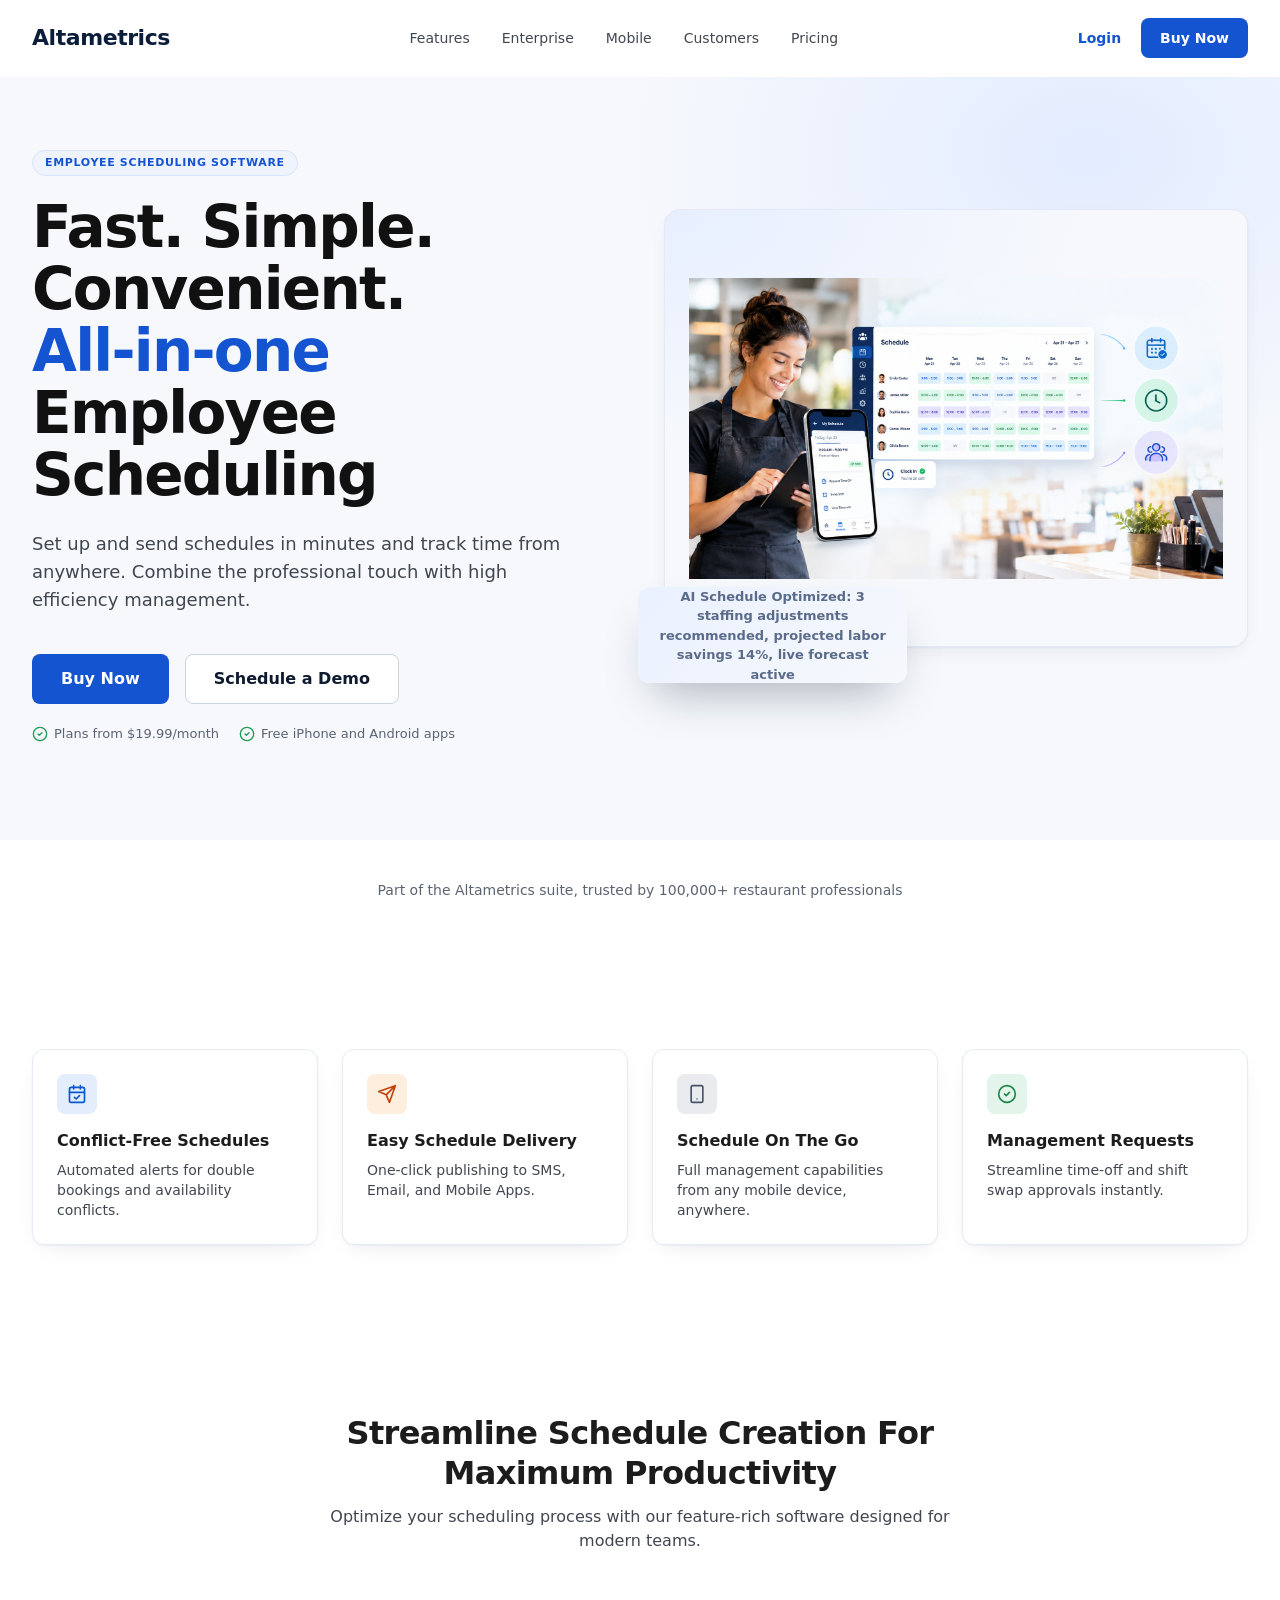
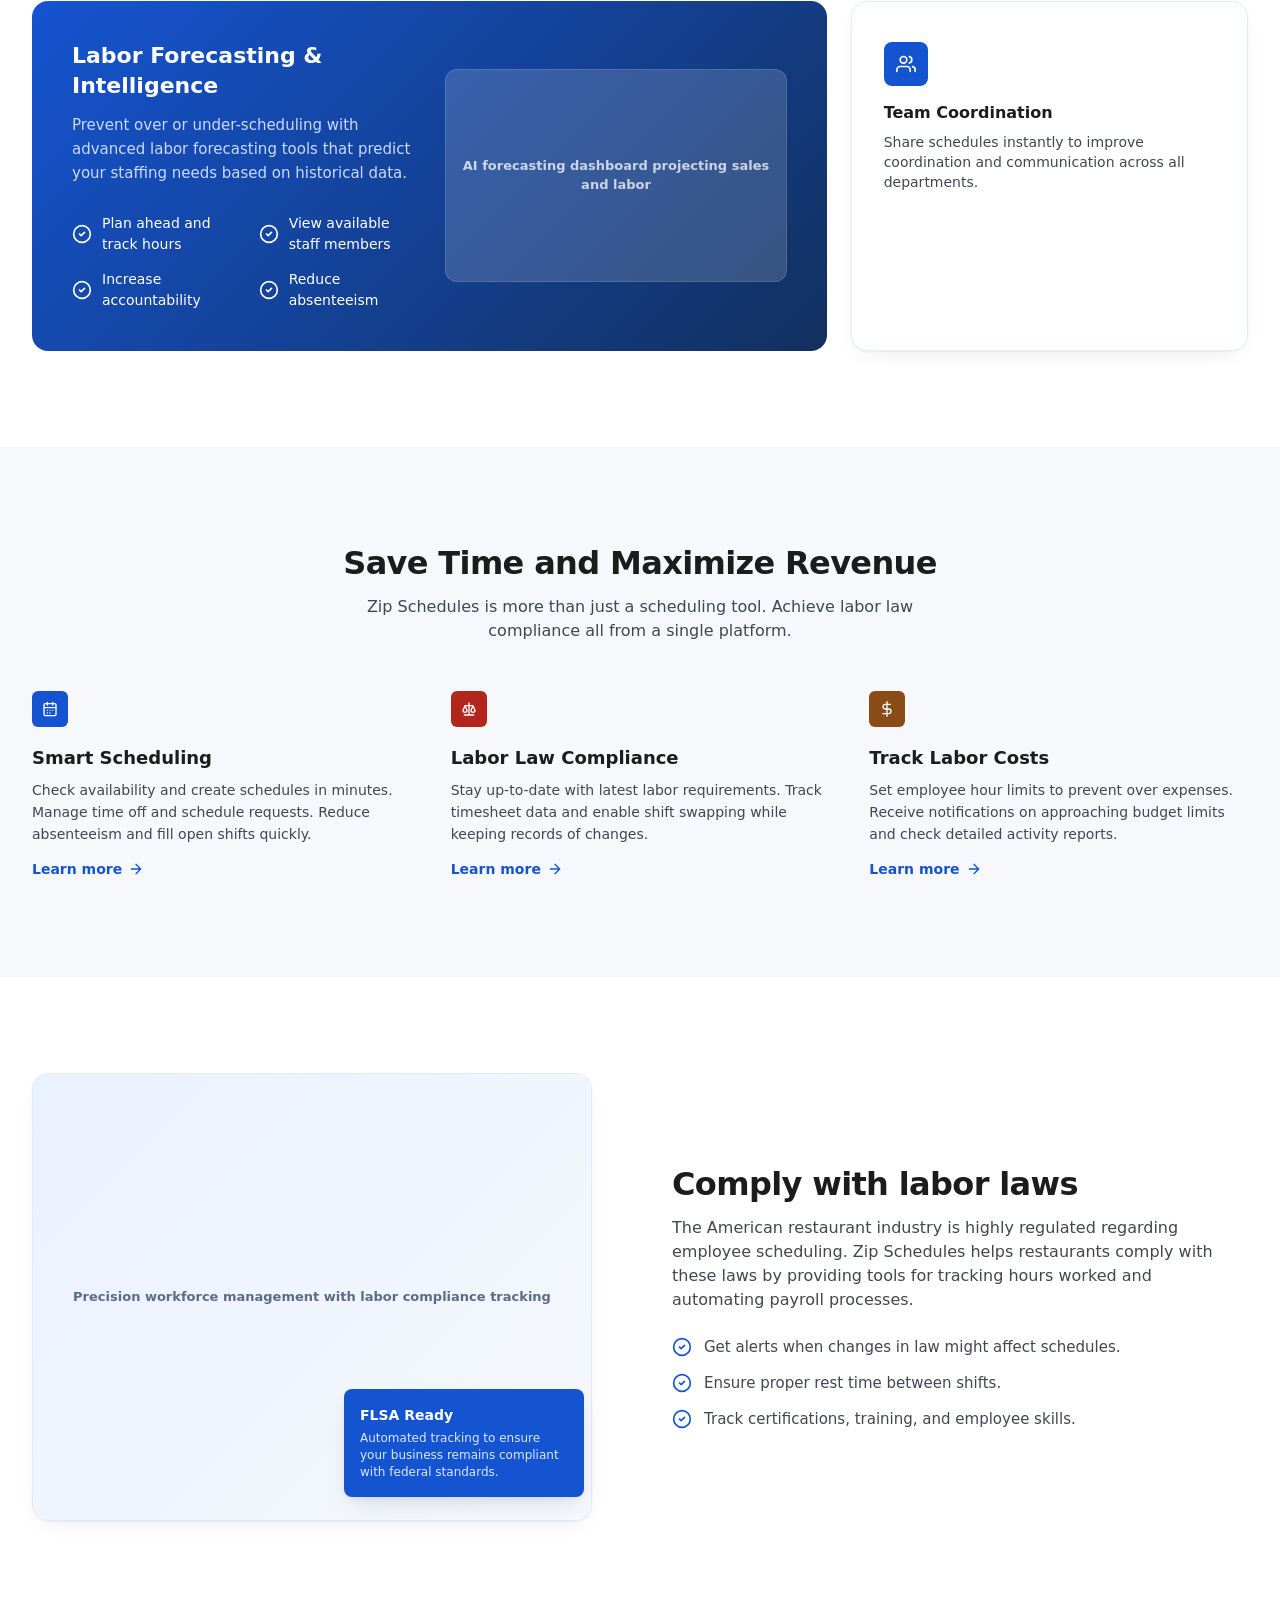
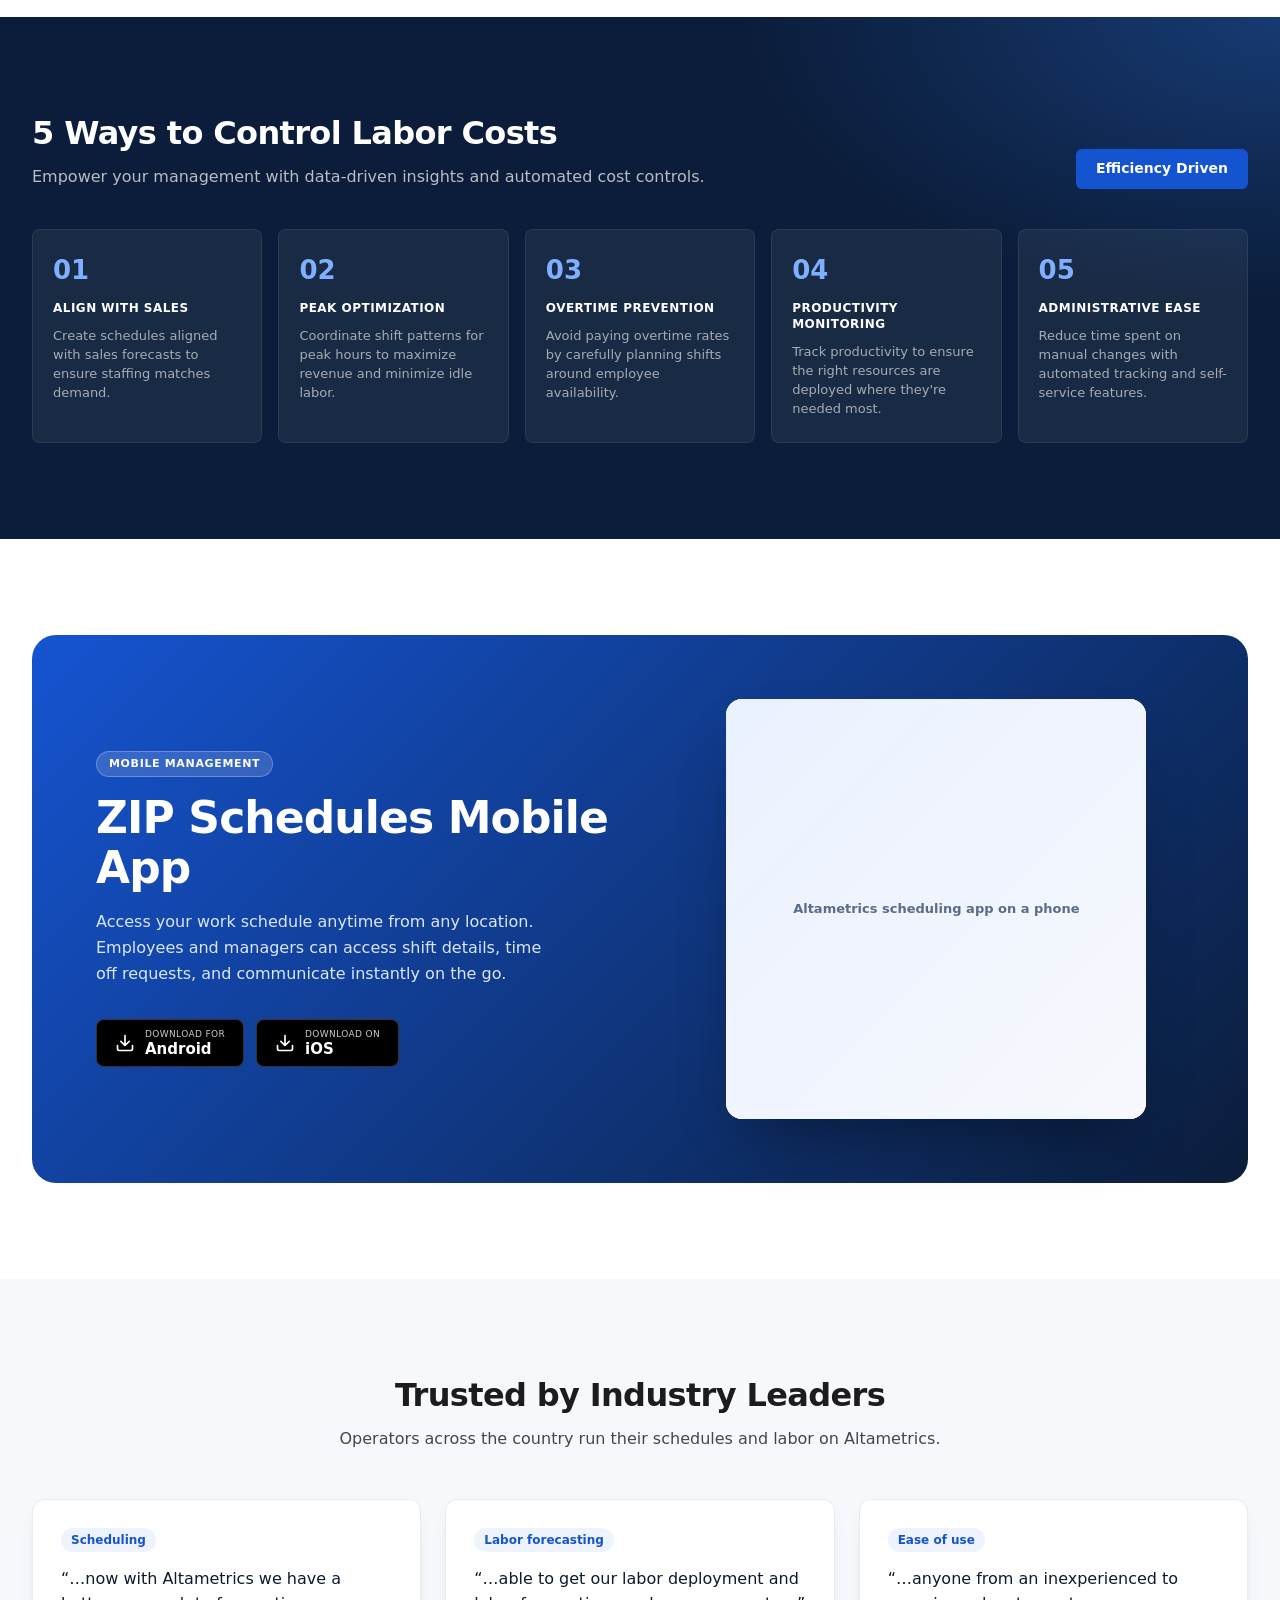
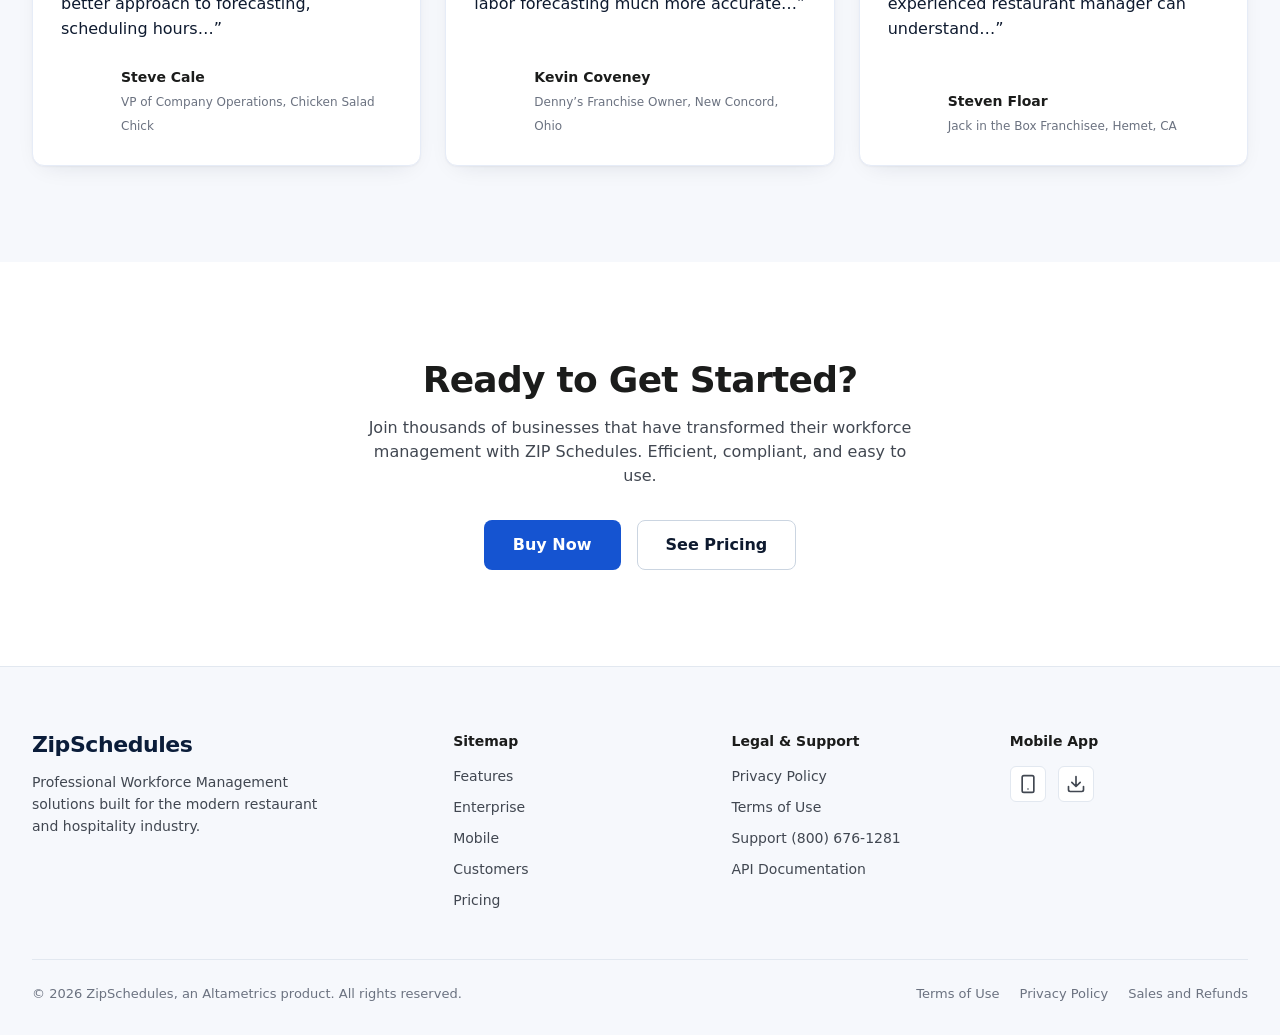
==== commit a28a23fe: "Update logo and demo/login links in index.html" ====
--- a/index.html
+++ b/index.html
@@ -20,7 +20,7 @@
   <!-- ================= Header ================= -->
   <header class="l-header">
     <div class="container l-header__inner">
-      <a class="l-logo" href="index.html" aria-label="ZipSchedules home">ZipSchedules</a>
+      <a class="l-logo" href="index.html" aria-label="Altametrics home">Altametrics</a>
       <nav class="l-nav" id="landing-nav" aria-label="Main">
         <a href="#features">Features</a>
         <a href="#enterprise">Enterprise</a>
@@ -29,7 +29,7 @@
         <a href="products.html">Pricing</a>
       </nav>
       <div class="l-header__actions">
-        <a class="l-header__login" href="#">Login</a><!-- TODO: login URL -->
+        <a class="l-header__login" href="https://growthsso.altametrics.com/hwsso/#/login">Login</a><!-- TODO: login URL -->
         <button type="button" class="btn btn--primary" data-buy-now="zipschedules">Buy Now</button>
         <button type="button" class="l-nav-toggle" data-nav-toggle aria-controls="landing-nav" aria-expanded="false" aria-label="Open menu">
         <svg class="icon icon--lg icon-open" viewBox="0 0 24 24" fill="none" stroke="currentColor" stroke-width="2" stroke-linecap="round" stroke-linejoin="round" aria-hidden="true"><path d="M4 6h16M4 12h16M4 18h16"/></svg>
@@ -50,7 +50,7 @@
           <p class="l-hero__text">Set up and send schedules in minutes and track time from anywhere. Combine the professional touch with high efficiency management.</p>
           <div class="l-hero__actions">
             <button type="button" class="btn btn--primary btn--lg" data-buy-now="zipschedules">Buy Now</button>
-            <a class="btn btn--ghost btn--lg" href="#">Schedule a Demo</a><!-- TODO: demo booking URL -->
+            <a class="btn btn--ghost btn--lg" href="https://altametrics.com/schedule-demo.html">Schedule a Demo</a><!-- TODO: demo booking URL -->
           </div>
           <ul class="l-hero__meta">
             <li><svg class="icon icon--sm" viewBox="0 0 24 24" fill="none" stroke="currentColor" stroke-width="2" stroke-linecap="round" stroke-linejoin="round" aria-hidden="true"><circle cx="12" cy="12" r="10"/><path d="m9 12 2 2 4-4"/></svg>Plans from $19.99/month</li>
--- a/assets/css/style.css
+++ b/assets/css/style.css
@@ -0,0 +1,2293 @@
+/* ==========================================================================
+   ZipSchedules × Altametrics — purchase flow stylesheet (v2)
+   Pages: index → products → registration → checkout → manage
+   One blue (#00457f, the Altametrics app-bar blue), one accent (amber),
+   green reserved for the final payment action and success states.
+   ========================================================================== */
+
+/* 1. Tokens ---------------------------------------------------------------- */
+:root {
+  --font-body: 'Inter', system-ui, -apple-system, 'Segoe UI', Roboto, Arial, sans-serif;
+  --font-head: 'Plus Jakarta Sans', 'Inter', system-ui, -apple-system, 'Segoe UI', Arial, sans-serif;
+
+  /* Brand */
+  --primary: #00457f;
+  --primary-600: #005da7;
+  --primary-container: #2976c7;
+  --primary-50: #eef4fb;
+  --primary-100: #d9e7f7;
+  --primary-fixed: #d3e3ff;
+  --primary-fixed-dim: #a3c9ff;
+  --on-primary: #ffffff;
+  --on-primary-container: #bcd6ff;
+  --amber: #feae2c;
+  --amber-50: #fff6e6;
+  --amber-ink: #7a4f00;
+  --secondary-container: #feae2c;
+
+  /* Neutrals */
+  --ink: #0f1b2d;
+  --on-surface: #1b1c1b;
+  --on-surface-variant: #414751;
+  --muted: #5b6472;
+  --text-muted: #6b7280;
+  --placeholder: #9aa0a8;
+  --line: #e2e8f0;
+  --line-strong: #cbd5e1;
+  --border-subtle: #e2e8f0;
+  --outline-variant: #c1c7d3;
+  --bg: #f8fafc;
+  --surface: #fbf9f8;
+  --surface-background: #f8fafc;
+  --surface-lowest: #ffffff;
+  --surface-low: #f5f3f2;
+  --surface-container: #efedec;
+  --surface-dark: #1b1c1c;
+  --surface-dark-card: #2a2b2b;
+  --gray-100: #f3f4f6;
+  --gray-300: #d1d5db;
+
+  /* Status */
+  --success: #1f9d55;
+  --success-hover: #18834a;
+  --success-50: #e8f6ee;
+  --error: #ba1a1a;
+  --error-50: #fdeeee;
+  --status-error: #eb5757;
+
+  /* Shape & depth */
+  --radius-sm: 4px;
+  --radius-md: 6px;
+  --radius-lg: 8px;
+  --radius-xl: 12px;
+  --radius-2xl: 16px;
+  --radius-3xl: 24px;
+  --radius-full: 9999px;
+  --shadow-sm: 0 1px 2px 0 rgb(15 27 45 / 0.05);
+  --shadow-md: 0 4px 12px -2px rgb(15 27 45 / 0.08), 0 2px 4px -2px rgb(15 27 45 / 0.06);
+  --shadow-lg: 0 10px 24px -6px rgb(15 27 45 / 0.12), 0 4px 8px -4px rgb(15 27 45 / 0.08);
+  --shadow-xl: 0 20px 32px -8px rgb(15 27 45 / 0.16);
+  --shadow-2xl: 0 28px 56px -12px rgb(15 27 45 / 0.28);
+  --focus-ring: 0 0 0 3px rgb(0 93 167 / 0.22);
+
+  --container: 1280px;
+  --header-h: 68px;
+}
+
+/* 2. Base ------------------------------------------------------------------ */
+*, *::before, *::after { box-sizing: border-box; }
+html { -webkit-text-size-adjust: 100%; scroll-behavior: smooth; }
+body {
+  margin: 0; font-family: var(--font-body); font-size: 16px; line-height: 1.5; color: var(--on-surface);
+  -webkit-font-smoothing: antialiased; -moz-osx-font-smoothing: grayscale;
+}
+h1, h2, h3, h4, p, ul, ol, figure, blockquote, dl, dd, fieldset { margin: 0; }
+ul, ol { padding: 0; list-style: none; }
+fieldset { padding: 0; border: 0; min-width: 0; }
+img, svg { display: block; max-width: 100%; }
+a { color: inherit; text-decoration: none; }
+button, input, select, textarea { font: inherit; color: inherit; margin: 0; }
+button { cursor: pointer; background: none; border: 0; padding: 0; }
+button:disabled { cursor: not-allowed; }
+:focus-visible { outline: 2px solid var(--primary-600); outline-offset: 2px; }
+[hidden] { display: none !important; }
+.sr-only { position: absolute; width: 1px; height: 1px; padding: 0; margin: -1px; overflow: hidden; clip: rect(0,0,0,0); white-space: nowrap; border: 0; }
+.skip-link { position: absolute; left: 16px; top: -100px; z-index: 100; padding: 8px 16px; border-radius: var(--radius-lg); background: var(--primary); color: #fff; font-weight: 600; }
+.skip-link:focus { top: 16px; }
+.container { width: 100%; max-width: var(--container); margin: 0 auto; padding-left: 32px; padding-right: 32px; }
+.icon { width: 20px; height: 20px; flex: none; }
+.icon--xs { width: 14px; height: 14px; }
+.icon--sm { width: 16px; height: 16px; }
+.icon--lg { width: 24px; height: 24px; }
+
+/* Wordmark (swap for the SVG logo when available) */
+.wordmark { display: inline-flex; align-items: center; gap: 8px; font-family: var(--font-head); font-size: 20px; line-height: 1; font-weight: 800; letter-spacing: -0.02em; color: var(--primary); }
+.wordmark__mark { display: inline-flex; align-items: center; justify-content: center; width: 28px; height: 28px; border-radius: 50%; background: var(--primary); color: #fff; }
+.wordmark__mark svg { width: 16px; height: 16px; }
+.wordmark--light { color: #fff; }
+.wordmark--light .wordmark__mark { background: #fff; color: var(--primary); }
+.wordmark__sub { font-family: var(--font-body); font-size: 11px; font-weight: 600; letter-spacing: 0; opacity: .75; align-self: flex-end; margin-bottom: 1px; }
+
+/* 3. Buttons --------------------------------------------------------------- */
+.btn {
+  display: inline-flex; align-items: center; justify-content: center; gap: 8px;
+  height: 44px; padding: 0 22px; border: 1px solid transparent; border-radius: var(--radius-lg);
+  font-size: 14px; line-height: 16px; font-weight: 600; white-space: nowrap;
+  transition: background-color .15s ease, border-color .15s ease, color .15s ease, box-shadow .15s ease, transform .1s ease;
+}
+.btn:active:not(:disabled) { transform: scale(.98); }
+.btn--sm { height: 36px; padding: 0 14px; font-size: 13px; }
+.btn--lg { height: 50px; padding: 0 28px; font-size: 16px; line-height: 24px; }
+.btn--block { display: flex; width: 100%; }
+.btn--primary { background: var(--primary); color: #fff; }
+.btn--primary:hover:not(:disabled) { background: var(--primary-600); }
+.btn--success { background: var(--success); color: #fff; }
+.btn--success:hover:not(:disabled) { background: var(--success-hover); }
+.btn--danger { background: var(--error); color: #fff; }
+.btn--danger:hover:not(:disabled) { background: #93000a; }
+.btn--danger-outline { background: #fff; color: var(--error); border-color: #efc4c4; }
+.btn--danger-outline:hover:not(:disabled) { background: var(--error-50); border-color: var(--error); }
+.btn--ghost { background: #fff; color: var(--ink); border-color: var(--line-strong); }
+.btn--ghost:hover:not(:disabled) { border-color: var(--primary); color: var(--primary); }
+.btn--soft { background: var(--primary-50); color: var(--primary); border-color: var(--primary-100); }
+.btn--soft:hover:not(:disabled) { background: var(--primary-100); }
+.btn--outline-primary { background: #fff; color: var(--primary); border-color: var(--outline-variant); }
+.btn--outline-primary:hover:not(:disabled) { background: var(--primary-50); border-color: var(--primary); }
+.btn--pill { border-radius: var(--radius-full); }
+.btn:disabled, .btn[aria-disabled="true"] { opacity: .45; }
+.btn.is-loading { pointer-events: none; opacity: .85; }
+.btn.is-loading::before {
+  content: ""; width: 14px; height: 14px; border-radius: 50%;
+  border: 2px solid currentColor; border-right-color: transparent; animation: spin .7s linear infinite;
+}
+@keyframes spin { to { transform: rotate(360deg); } }
+.link-btn { font-size: 14px; font-weight: 600; color: var(--primary); text-underline-offset: 3px; }
+.link-btn:hover { text-decoration: underline; }
+
+/* 4. Forms ----------------------------------------------------------------- */
+.field + .field, .field-row + .field, .field + .field-row, .field-row + .field-row { margin-top: 16px; }
+.field__label { display: flex; align-items: baseline; gap: 4px; margin-bottom: 6px; font-size: 13px; line-height: 18px; font-weight: 600; color: var(--ink); }
+.field__req { color: var(--status-error); }
+.field__opt { font-size: 12px; font-weight: 400; color: var(--muted); }
+.field__hint { margin-top: 6px; font-size: 12px; line-height: 16px; color: var(--muted); }
+.field__error { display: flex; gap: 6px; margin-top: 6px; font-size: 12.5px; line-height: 18px; color: var(--error); }
+.input, .select {
+  display: block; width: 100%; height: 46px; padding: 0 14px; font-size: 15px; color: var(--ink);
+  background: #fff; border: 1px solid var(--line-strong); border-radius: var(--radius-lg);
+  outline: none; -webkit-appearance: none; appearance: none; transition: border-color .15s ease, box-shadow .15s ease;
+}
+.input::placeholder { color: var(--placeholder); opacity: 1; }
+.input:hover, .select:hover { border-color: #94a3b8; }
+.input:focus, .select:focus { border-color: var(--primary-600); box-shadow: var(--focus-ring); }
+.input[aria-invalid="true"], .select[aria-invalid="true"] { border-color: var(--error); background: #fffafa; }
+.input-wrap, .select-wrap { position: relative; }
+.select { padding-right: 40px; cursor: pointer; }
+.select-wrap__icon { position: absolute; top: 50%; right: 12px; width: 18px; height: 18px; transform: translateY(-50%); color: var(--muted); pointer-events: none; }
+.input-wrap__icon { position: absolute; top: 50%; left: 14px; width: 16px; height: 16px; transform: translateY(-50%); color: var(--muted); pointer-events: none; }
+.input-wrap--icon-left .input { padding-left: 40px; }
+.input-wrap__tag { position: absolute; top: 50%; right: 12px; transform: translateY(-50%); font-size: 11px; font-weight: 700; letter-spacing: .02em; color: var(--primary); pointer-events: none; }
+.field-row { display: grid; grid-template-columns: 1fr 1fr; gap: 12px; }
+.field-row--3 { grid-template-columns: 1.4fr 1fr 1fr; }
+
+/* 5. Flow chrome: header, stepper, footer --------------------------------- */
+.co-header { position: sticky; top: 0; z-index: 40; background: rgb(255 255 255 / .94); -webkit-backdrop-filter: blur(10px); backdrop-filter: blur(10px); border-bottom: 1px solid var(--line); }
+.co-header__inner { display: grid; grid-template-columns: 1fr auto 1fr; align-items: center; gap: 24px; height: var(--header-h); }
+.co-header__help { justify-self: end; display: flex; align-items: center; gap: 8px; font-size: 13px; color: var(--muted); }
+.co-header__help a { display: inline-flex; align-items: center; gap: 6px; font-weight: 600; color: var(--ink); }
+.co-header__help a:hover { color: var(--primary); }
+
+.stepper { display: flex; align-items: center; gap: 10px; }
+.stepper__item { display: flex; align-items: center; gap: 8px; font-size: 13px; font-weight: 500; color: var(--muted); white-space: nowrap; }
+.stepper__item + .stepper__item::before { content: ""; width: 28px; height: 2px; border-radius: 2px; background: var(--line-strong); }
+.stepper__item[data-state="done"] + .stepper__item::before { background: var(--primary); }
+.stepper__dot {
+  display: inline-flex; align-items: center; justify-content: center; width: 24px; height: 24px; flex: none;
+  border-radius: 50%; border: 2px solid var(--line-strong); background: #fff;
+  font-size: 12px; font-weight: 700; color: var(--muted);
+}
+.stepper__dot svg { display: none; width: 12px; height: 12px; }
+.stepper__item[data-state="current"] { color: var(--ink); font-weight: 600; }
+.stepper__item[data-state="current"] .stepper__dot { border-color: var(--primary); background: var(--primary); color: #fff; }
+.stepper__item[data-state="done"] { color: var(--ink); }
+.stepper__item[data-state="done"] .stepper__dot { border-color: var(--primary); background: var(--primary-50); color: var(--primary); }
+.stepper__item[data-state="done"] .stepper__num { display: none; }
+.stepper__item[data-state="done"] .stepper__dot svg { display: block; }
+.stepper__item a { color: inherit; }
+.stepper__item a:hover { color: var(--primary); }
+
+.co-footer { padding: 24px 0; border-top: 1px solid var(--line); background: #fff; font-size: 13px; color: var(--muted); }
+.co-footer__inner { display: flex; flex-wrap: wrap; align-items: center; justify-content: space-between; gap: 12px 24px; }
+.co-footer__links { display: flex; flex-wrap: wrap; gap: 8px 20px; }
+.co-footer__links a:hover { color: var(--primary); text-decoration: underline; text-underline-offset: 3px; }
+
+.secure-note { display: flex; align-items: center; justify-content: center; gap: 8px; font-size: 12px; line-height: 16px; color: var(--muted); }
+.secure-note .icon { color: var(--success); }
+
+/* 6. Dialogs --------------------------------------------------------------- */
+.dialog {
+  width: calc(100% - 32px); max-width: 460px; max-height: calc(100dvh - 48px); margin: auto;
+  padding: 0; border: 0; border-radius: var(--radius-2xl); background: #fff; color: var(--on-surface);
+  box-shadow: var(--shadow-2xl); overflow: auto; overscroll-behavior: contain;
+}
+.dialog::backdrop { background: rgb(15 27 45 / .5); -webkit-backdrop-filter: blur(3px); backdrop-filter: blur(3px); }
+.dialog[open] { animation: dialog-in .18s ease-out; }
+@keyframes dialog-in { from { opacity: 0; transform: translateY(8px) scale(.985); } to { opacity: 1; transform: none; } }
+.dialog__header { position: sticky; top: 0; z-index: 1; padding: 20px 24px 0; background: #fff; }
+.dialog__title-row { display: flex; align-items: flex-start; justify-content: space-between; gap: 16px; }
+.dialog__title { font-family: var(--font-head); font-size: 20px; line-height: 28px; font-weight: 700; color: var(--ink); }
+.dialog__sub { margin-top: 2px; font-size: 13px; line-height: 18px; color: var(--muted); }
+.dialog__close { display: inline-flex; align-items: center; justify-content: center; width: 34px; height: 34px; margin: -4px -8px 0 0; border-radius: var(--radius-lg); color: var(--muted); }
+.dialog__close:hover { background: var(--gray-100); color: var(--ink); }
+.dialog__progress { display: flex; gap: 6px; margin-top: 16px; padding-bottom: 16px; border-bottom: 1px solid var(--line); }
+.dialog__progress span { flex: 1; height: 4px; border-radius: 2px; background: var(--line); }
+.dialog__progress span.is-on { background: var(--primary); }
+.dialog__body { padding: 20px 24px 24px; }
+.dialog__actions { display: flex; flex-direction: column; align-items: center; gap: 12px; margin-top: 24px; }
+.dialog__footer-note { margin-top: 16px; }
+
+/* Email capture */
+.email-dialog { max-width: 448px; }
+.email-dialog__inner { position: relative; padding: 28px; }
+.email-dialog__close { position: absolute; top: 16px; right: 16px; margin: 0; }
+.email-dialog__badge { display: inline-flex; align-items: center; justify-content: center; width: 44px; height: 44px; margin-bottom: 16px; border-radius: var(--radius-xl); background: var(--primary-50); color: var(--primary); }
+.email-dialog__title { padding-right: 28px; font-family: var(--font-head); font-size: 20px; line-height: 28px; font-weight: 700; color: var(--ink); }
+.email-dialog__text { margin: 6px 0 20px; font-size: 14px; line-height: 20px; color: var(--muted); }
+.email-dialog .btn { margin-top: 16px; height: 48px; }
+.email-dialog__legal { margin-top: 14px; font-size: 12px; line-height: 17px; text-align: center; color: var(--muted); }
+.email-dialog__legal a { color: var(--primary); font-weight: 600; }
+/* ==========================================================================
+   6. LANDING PAGE  (body.page-landing)
+   ========================================================================== */
+.page-landing { background: #fff; }
+
+
+.l-header {
+  position: sticky; top: 0; z-index: 40;
+  background: rgb(255 255 255 / .9);
+  -webkit-backdrop-filter: blur(12px); backdrop-filter: blur(12px);
+  border-bottom: 1px solid transparent;
+  transition: border-color .2s ease;
+}
+.l-header.is-scrolled { border-bottom-color: var(--border-subtle); }
+.l-header__inner { height: 76px; display: flex; align-items: center; justify-content: space-between; }
+.l-logo {
+  font-family: var(--font-head); font-size: 22px; line-height: 28px; font-weight: 800;
+  letter-spacing: -0.02em; color: var(--primary);
+}
+.l-nav { display: flex; align-items: center; gap: 32px; font-size: 14px; font-weight: 500; color: var(--on-surface-variant); }
+.l-nav a:hover { color: var(--primary); }
+.l-nav__login { color: var(--primary); font-weight: 600; }
+.l-nav-toggle { display: none; width: 40px; height: 40px; align-items: center; justify-content: center; border-radius: var(--radius-md); }
+.l-nav-toggle:hover { background: var(--gray-100); }
+.l-nav-toggle .icon-close { display: none; }
+.l-nav-toggle[aria-expanded="true"] .icon-open { display: none; }
+.l-nav-toggle[aria-expanded="true"] .icon-close { display: block; }
+
+.l-section { padding: 96px 0; }
+.l-section--tint { background: var(--surface-background); }
+.l-section--dark { background: var(--surface-dark); color: #fff; }
+.l-section-head { max-width: 640px; margin: 0 auto 48px; text-align: center; }
+.l-h2 {
+  font-family: var(--font-head); font-size: 32px; line-height: 40px; font-weight: 700; letter-spacing: -0.02em;
+}
+.l-lead { margin-top: 12px; font-size: 16px; line-height: 24px; color: var(--on-surface-variant); }
+
+/* Hero */
+.l-hero { padding: 72px 0 96px; background: var(--surface-background); }
+.l-hero__grid { display: grid; grid-template-columns: 1fr 1fr; gap: 48px; align-items: center; }
+.l-pill {
+  display: inline-flex; align-items: center; height: 26px; padding: 0 12px;
+  border: 1px solid var(--primary-fixed); border-radius: var(--radius-full);
+  background: #e8f0fb; color: var(--primary);
+  font-size: 11px; line-height: 14px; font-weight: 700; letter-spacing: .06em; text-transform: uppercase;
+}
+.l-hero__title {
+  margin-top: 20px;
+  font-family: var(--font-head); font-size: 60px; line-height: 62px; font-weight: 700; letter-spacing: -0.03em;
+  color: #111;
+}
+.l-hero__title em { font-style: normal; color: var(--primary); }
+.l-hero__text { max-width: 560px; margin-top: 24px; font-size: 18px; line-height: 28px; color: var(--on-surface-variant); }
+.l-hero__actions { display: flex; flex-wrap: wrap; gap: 16px; margin-top: 40px; }
+
+/* Image placeholders — replace with exported product imagery */
+.media-ph {
+  position: relative; overflow: hidden; border-radius: var(--radius-xl);
+  background: radial-gradient(120% 120% at 20% 0%, #1f2a3a 0%, #0b111b 60%, #070b12 100%);
+  box-shadow: var(--shadow-2xl);
+}
+.media-ph::after {
+  content: attr(data-label); position: absolute; left: 16px; bottom: 12px;
+  font-size: 11px; letter-spacing: .06em; text-transform: uppercase; color: rgb(255 255 255 / .35);
+}
+.l-hero__media { aspect-ratio: 4 / 3; }
+.l-hero__media-frame {
+  position: absolute; inset: 12% 15%; border: 1px solid rgb(255 255 255 / .08); border-radius: var(--radius-lg);
+}
+.l-hero__media-ring {
+  position: absolute; top: 50%; left: 50%; width: 32%; aspect-ratio: 1; transform: translate(-50%, -50%);
+  border-radius: 50%; border: 3px solid rgb(255 255 255 / .12); border-top-color: var(--primary-container); border-right-color: var(--primary-container);
+}
+
+/* Feature cards */
+.l-features { padding: 72px 0; }
+.l-features__grid { display: grid; grid-template-columns: repeat(4, minmax(0, 1fr)); gap: 24px; }
+.l-feature { padding: 24px; border-radius: var(--radius-xl); background: var(--surface-background); }
+.l-feature__icon {
+  display: inline-flex; align-items: center; justify-content: center;
+  width: 40px; height: 40px; margin-bottom: 16px; border-radius: var(--radius-lg);
+}
+.l-feature__title { font-size: 16px; line-height: 22px; font-weight: 700; }
+.l-feature__text { margin-top: 8px; font-size: 14px; line-height: 20px; color: var(--on-surface-variant); }
+.tone-blue { background: #e3edfb; color: #0b57d0; }
+.tone-orange { background: #fdeedd; color: #c2410c; }
+.tone-gray { background: #e9ebee; color: #475467; }
+.tone-green { background: #e3f5ea; color: #1e874b; }
+.tone-solid-blue { background: #0b57d0; color: #fff; }
+.tone-solid-red { background: #b3261e; color: #fff; }
+.tone-solid-brown { background: #8a4b16; color: #fff; }
+
+/* Bento: forecasting + coordination */
+.l-bento { display: grid; grid-template-columns: 2fr 1fr; gap: 24px; }
+.l-bento__main {
+  padding: 40px; border-radius: var(--radius-2xl); color: #fff;
+  background: linear-gradient(135deg, #0a4fa5 0%, var(--primary) 100%);
+}
+.l-bento__title { font-family: var(--font-head); font-size: 22px; line-height: 30px; font-weight: 700; }
+.l-bento__text { max-width: 520px; margin-top: 12px; font-size: 15px; line-height: 24px; color: var(--on-primary-container); }
+.l-checks { display: grid; grid-template-columns: 1fr 1fr; gap: 14px 32px; margin-top: 28px; font-size: 14px; font-weight: 500; }
+.l-checks li { display: flex; align-items: center; gap: 10px; }
+.l-bento__side { padding: 40px 32px; border-radius: var(--radius-2xl); background: var(--surface-background); }
+.l-bento__side .l-feature__icon { width: 44px; height: 44px; }
+
+/* Three columns */
+.l-cols { display: grid; grid-template-columns: repeat(3, minmax(0, 1fr)); gap: 40px; }
+.l-col__icon { display: inline-flex; align-items: center; justify-content: center; width: 36px; height: 36px; border-radius: var(--radius-md); }
+.l-col__title { margin-top: 18px; font-size: 18px; line-height: 26px; font-weight: 700; }
+.l-col__text { margin-top: 8px; font-size: 14px; line-height: 22px; color: var(--on-surface-variant); }
+.l-more {
+  display: inline-flex; align-items: center; gap: 6px; margin-top: 14px;
+  font-size: 14px; font-weight: 600; color: var(--primary);
+}
+.l-more:hover { text-decoration: underline; text-underline-offset: 3px; }
+
+/* Compliance split */
+.l-split { display: grid; grid-template-columns: 1fr 1fr; gap: 64px; align-items: center; }
+.l-split__media { aspect-ratio: 1 / 1; max-width: 520px; }
+.l-split__media .l-hero__media-ring { width: 46%; border-width: 1px; border-color: rgb(120 170 255 / .25); }
+.l-flsa {
+  position: absolute; right: 24px; bottom: 24px; z-index: 1; max-width: 240px;
+  padding: 16px; border-radius: var(--radius-lg); background: #0b57d0; color: #fff; box-shadow: var(--shadow-lg);
+}
+.l-flsa__title { font-size: 14px; font-weight: 700; }
+.l-flsa__text { margin-top: 4px; font-size: 12px; line-height: 17px; color: #dbe7ff; }
+.l-list { margin-top: 24px; display: grid; gap: 14px; font-size: 15px; line-height: 22px; color: var(--on-surface-variant); }
+.l-list li { display: flex; gap: 12px; }
+.l-list .icon { color: var(--primary); margin-top: 1px; }
+
+/* 5 ways (dark) */
+.l-ways__head { display: flex; align-items: flex-end; justify-content: space-between; gap: 24px; margin-bottom: 40px; }
+.l-ways__head .l-lead { color: #b8bcc4; }
+.l-ways__badge { flex: none; height: 40px; padding: 0 20px; border-radius: var(--radius-md); background: #0b57d0; color: #fff; font-size: 14px; font-weight: 600; display: inline-flex; align-items: center; }
+.l-ways__grid { display: grid; grid-template-columns: repeat(5, minmax(0, 1fr)); gap: 16px; }
+.l-way { padding: 24px 20px; border-radius: var(--radius-lg); background: var(--surface-dark-card); }
+.l-way__num { font-family: var(--font-head); font-size: 26px; line-height: 32px; font-weight: 600; color: #4f8fe8; }
+.l-way__title { margin-top: 14px; font-size: 12px; line-height: 16px; font-weight: 700; letter-spacing: .04em; text-transform: uppercase; }
+.l-way__text { margin-top: 10px; font-size: 13px; line-height: 19px; color: #a7abb3; }
+
+/* Mobile app panel */
+.l-app {
+  display: grid; grid-template-columns: 1.1fr 1fr; gap: 48px; align-items: center;
+  padding: 64px; border-radius: var(--radius-3xl); color: #fff;
+  background: linear-gradient(135deg, #0b57d0 0%, var(--primary) 100%);
+}
+.l-app .l-pill { background: rgb(255 255 255 / .15); border-color: rgb(255 255 255 / .25); color: #fff; }
+.l-app__title { margin-top: 16px; font-family: var(--font-head); font-size: 44px; line-height: 50px; font-weight: 700; letter-spacing: -0.02em; }
+.l-app__text { max-width: 460px; margin-top: 16px; font-size: 16px; line-height: 26px; color: #dbe7ff; }
+.l-stores { display: flex; flex-wrap: wrap; gap: 12px; margin-top: 32px; }
+.l-store {
+  display: inline-flex; align-items: center; gap: 10px; height: 48px; padding: 0 18px;
+  border-radius: var(--radius-lg); background: #000; color: #fff; border: 1px solid rgb(255 255 255 / .2);
+}
+.l-store:hover { background: #1a1a1a; }
+.l-store__small { display: block; font-size: 9px; line-height: 11px; letter-spacing: .04em; text-transform: uppercase; opacity: .8; }
+.l-store__big { display: block; font-size: 15px; line-height: 18px; font-weight: 600; }
+.l-app__media {
+  justify-self: center; width: 100%; max-width: 360px; aspect-ratio: 1 / 1;
+  display: flex; align-items: center; justify-content: center;
+  border-radius: var(--radius-xl); background: #f4f6fa; box-shadow: var(--shadow-xl);
+}
+.l-phone-ph {
+  width: 42%; aspect-ratio: 9 / 19; border-radius: 22px; position: relative;
+  background: radial-gradient(100% 70% at 50% 40%, #1d2b3d 0%, #070b12 70%);
+  border: 4px solid #111; box-shadow: var(--shadow-lg);
+}
+.l-phone-ph::after {
+  content: ""; position: absolute; top: 34%; left: 50%; width: 52%; aspect-ratio: 1; transform: translate(-50%, -50%);
+  border-radius: 50%; border: 2px solid rgb(79 143 232 / .7);
+}
+
+/* Testimonials */
+.l-quotes { display: grid; grid-template-columns: repeat(3, minmax(0, 1fr)); gap: 24px; }
+.l-quote { display: flex; flex-direction: column; padding: 28px; border: 1px solid var(--border-subtle); border-radius: var(--radius-xl); background: #fff; box-shadow: var(--shadow-sm); }
+.l-stars { display: flex; gap: 2px; color: var(--secondary-container); }
+.l-quote__text { flex: 1; margin-top: 16px; font-size: 14px; line-height: 22px; font-style: italic; color: var(--on-surface-variant); }
+.l-quote__by { display: flex; align-items: center; gap: 12px; margin-top: 24px; }
+.l-avatar { display: inline-flex; align-items: center; justify-content: center; width: 36px; height: 36px; border-radius: 50%; font-size: 13px; font-weight: 700; }
+.l-quote__name { font-size: 14px; font-weight: 700; }
+.l-quote__role { font-size: 12px; color: var(--text-muted); }
+
+/* CTA */
+.l-cta { text-align: center; }
+.l-cta .l-h2 { font-size: 36px; line-height: 44px; }
+.l-cta .l-lead { max-width: 560px; margin: 14px auto 0; }
+.l-cta__actions { display: flex; justify-content: center; flex-wrap: wrap; gap: 16px; margin-top: 32px; }
+
+/* Footer */
+.l-footer { padding: 64px 0 32px; background: var(--surface-background); border-top: 1px solid var(--border-subtle); font-size: 14px; }
+.l-footer__grid { display: grid; grid-template-columns: 1.6fr 1fr 1fr 1fr; gap: 40px; }
+.l-footer__about { max-width: 300px; margin-top: 12px; line-height: 22px; color: var(--on-surface-variant); }
+.l-footer__heading { font-size: 14px; font-weight: 700; margin-bottom: 14px; }
+.l-footer__links { display: grid; gap: 10px; color: var(--on-surface-variant); }
+.l-footer__links a:hover { color: var(--primary); }
+.l-footer__apps { display: flex; gap: 12px; color: var(--on-surface-variant); }
+.l-footer__apps a { display: inline-flex; width: 36px; height: 36px; align-items: center; justify-content: center; border: 1px solid var(--border-subtle); border-radius: var(--radius-md); background: #fff; }
+.l-footer__apps a:hover { color: var(--primary); border-color: var(--primary); }
+.l-footer__bottom { margin-top: 48px; padding-top: 24px; border-top: 1px solid var(--border-subtle); text-align: center; font-size: 13px; color: var(--text-muted); }
+
+/* v2 additions: header actions, hero reassurance, trust strip */
+.l-header__actions { display: flex; align-items: center; gap: 20px; }
+.l-header__login { font-size: 14px; font-weight: 600; color: var(--primary); }
+.l-header__login:hover { text-decoration: underline; text-underline-offset: 3px; }
+.l-header__actions .btn { height: 40px; padding: 0 18px; }
+.l-hero__meta { display: flex; flex-wrap: wrap; gap: 8px 20px; margin-top: 20px; font-size: 13px; color: var(--muted); }
+.l-hero__meta li { display: flex; align-items: center; gap: 6px; }
+.l-hero__meta .icon { color: var(--success); }
+.l-trust { padding: 40px 0 8px; background: #fff; }
+.l-trust__title { text-align: center; font-size: 14px; font-weight: 500; color: var(--muted); }
+.l-trust__logos { display: flex; flex-wrap: wrap; align-items: center; justify-content: center; gap: 24px 48px; margin-top: 24px; }
+.l-trust__logos img { height: 40px; width: auto; max-width: 132px; object-fit: contain; filter: grayscale(1); opacity: .7; transition: filter .2s ease, opacity .2s ease; }
+.l-trust__logos img:hover { filter: none; opacity: 1; }
+.l-footer__bottom { display: flex; flex-wrap: wrap; justify-content: space-between; gap: 12px; text-align: left; }
+.l-footer__legal { display: flex; flex-wrap: wrap; gap: 8px 20px; }
+.l-footer__legal a:hover { color: var(--primary); }
+
+/* ==========================================================================
+   8. PRODUCTS & CART  (body.page-catalog)
+   ========================================================================== */
+.page-catalog, .page-checkout { min-height: 100vh; display: flex; flex-direction: column; background: var(--bg); color: var(--on-surface); }
+.catalog-main { flex: 1 0 auto; padding-top: 36px; padding-bottom: 64px; }
+.catalog-layout { display: grid; grid-template-columns: minmax(0, 1fr) 360px; gap: 32px; align-items: start; }
+.page-title { font-family: var(--font-head); font-size: 30px; line-height: 38px; font-weight: 700; letter-spacing: -0.02em; color: var(--ink); }
+.page-lead { margin-top: 6px; max-width: 620px; font-size: 15px; line-height: 22px; color: var(--muted); }
+
+.catalog-toolbar { display: flex; align-items: center; justify-content: space-between; gap: 16px; margin: 28px 0 20px; }
+.search-field { position: relative; width: 340px; max-width: 100%; }
+.search-field__icon { position: absolute; top: 50%; left: 14px; width: 18px; height: 18px; transform: translateY(-50%); color: var(--muted); pointer-events: none; }
+.search-field .input { padding-left: 42px; height: 44px; }
+.search-field .input::-webkit-search-cancel-button { -webkit-appearance: none; }
+.seg-tabs { display: inline-flex; gap: 4px; padding: 4px; border-radius: var(--radius-lg); background: #eef1f5; }
+.seg-tab { height: 36px; padding: 0 16px; border-radius: var(--radius-md); font-size: 14px; font-weight: 500; color: var(--muted); white-space: nowrap; transition: background-color .15s ease, color .15s ease; }
+.seg-tab:hover { color: var(--ink); }
+.seg-tab[aria-pressed="true"] { background: #fff; color: var(--primary); font-weight: 600; box-shadow: var(--shadow-sm); }
+.catalog-empty { padding: 48px 0; text-align: center; color: var(--muted); }
+
+.product-grid { display: grid; grid-template-columns: repeat(3, minmax(0, 1fr)); gap: 20px; }
+.pcard {
+  position: relative; display: flex; flex-direction: column; height: 100%; padding: 20px;
+  background: #fff; border: 1px solid var(--line); border-radius: var(--radius-2xl);
+  transition: border-color .15s ease, box-shadow .15s ease;
+}
+.pcard:hover { border-color: #c5d3e4; box-shadow: var(--shadow-md); }
+.pcard--featured { border-color: #f6d39a; }
+.pcard.is-added { border-color: var(--primary); box-shadow: inset 0 0 0 1px var(--primary); }
+.pcard__head { display: flex; align-items: center; gap: 14px; }
+.pcard__icon { width: 56px; height: 56px; flex: none; padding: 6px; border-radius: var(--radius-xl); background: var(--surface-low); object-fit: contain; }
+.pcard__name { font-size: 16px; line-height: 22px; font-weight: 700; color: var(--ink); }
+.pcard__cat { font-size: 12px; line-height: 16px; color: var(--muted); text-transform: capitalize; }
+.pcard__badge { position: absolute; top: 16px; right: 16px; padding: 2px 10px; border-radius: var(--radius-full); background: var(--amber-50); border: 1px solid #f6d39a; color: var(--amber-ink); font-size: 11px; line-height: 18px; font-weight: 700; }
+.pcard__desc { flex: 1; margin-top: 14px; font-size: 14px; line-height: 21px; color: var(--muted); }
+.pcard__foot { display: flex; align-items: center; justify-content: space-between; gap: 12px; margin-top: 18px; padding-top: 16px; border-top: 1px solid var(--line); }
+.pcard__price { font-family: var(--font-head); font-size: 20px; line-height: 24px; font-weight: 700; color: var(--ink); }
+.pcard__per { font-family: var(--font-body); font-size: 13px; font-weight: 500; color: var(--muted); }
+.pcard__actions { display: flex; align-items: center; gap: 10px; }
+.pcard__details { font-size: 13px; font-weight: 600; color: var(--muted); }
+.pcard__details:hover { color: var(--primary); text-decoration: underline; text-underline-offset: 3px; }
+.pcard__add { min-width: 84px; }
+.pcard__add.is-added, .pcard__add.is-added:hover { background: var(--primary-50); border-color: var(--primary-100); color: var(--primary); opacity: 1; cursor: default; }
+
+/* Order summary */
+.order-summary { position: sticky; top: calc(var(--header-h) + 24px); padding: 24px; background: #fff; border: 1px solid var(--line); border-radius: var(--radius-2xl); box-shadow: var(--shadow-sm); }
+.order-summary__head { display: flex; align-items: baseline; justify-content: space-between; gap: 12px; }
+.order-summary__title { font-family: var(--font-head); font-size: 18px; line-height: 26px; font-weight: 700; color: var(--ink); }
+.order-summary__count { font-size: 13px; color: var(--muted); }
+.order-summary__items { margin-top: 16px; display: grid; gap: 4px; }
+.order-summary__empty { padding: 20px 16px; border: 1px dashed var(--line-strong); border-radius: var(--radius-lg); text-align: center; font-size: 13px; line-height: 19px; color: var(--muted); }
+.cart-item { display: grid; grid-template-columns: 40px 1fr auto auto; gap: 12px; align-items: center; padding: 10px 0; border-bottom: 1px solid var(--line); }
+.cart-item:last-child { border-bottom: 0; }
+.cart-item__thumb { width: 40px; height: 40px; padding: 4px; border-radius: var(--radius-lg); background: var(--surface-low); object-fit: contain; }
+.cart-item__name { font-size: 14px; line-height: 20px; font-weight: 600; color: var(--ink); }
+.cart-item__meta { font-size: 12px; line-height: 16px; color: var(--muted); }
+.cart-item__price { font-size: 14px; font-weight: 600; color: var(--ink); text-align: right; }
+.cart-item__remove { display: inline-flex; width: 28px; height: 28px; align-items: center; justify-content: center; border-radius: var(--radius-md); color: #94a3b8; }
+.cart-item__remove:hover { background: var(--error-50); color: var(--error); }
+.totals { display: grid; gap: 10px; margin-top: 12px; padding: 16px 0; border-top: 1px solid var(--line); font-size: 14px; color: var(--muted); }
+.totals__row { display: flex; justify-content: space-between; gap: 12px; }
+.totals__row dd { color: var(--ink); font-weight: 500; }
+.totals__row--discount dd { color: var(--success); }
+.order-summary__due { display: flex; align-items: baseline; justify-content: space-between; padding: 16px 0 20px; border-top: 1px solid var(--line); }
+.order-summary__due-label { font-size: 15px; font-weight: 700; color: var(--ink); }
+.order-summary__due-sub { display: block; font-size: 12px; font-weight: 400; color: var(--muted); }
+.order-summary__due-value { font-family: var(--font-head); font-size: 28px; line-height: 34px; font-weight: 700; color: var(--primary); }
+.order-summary .secure-note { margin-top: 14px; }
+
+.cart-bar { display: none; position: fixed; left: 0; right: 0; bottom: 0; z-index: 45; padding: 12px 16px calc(12px + env(safe-area-inset-bottom, 0px)); background: #fff; border-top: 1px solid var(--line); box-shadow: 0 -6px 16px rgb(15 27 45 / .07); }
+.cart-bar__inner { display: flex; align-items: center; justify-content: space-between; gap: 12px; max-width: 720px; margin: 0 auto; }
+.cart-bar__label { font-size: 12px; color: var(--muted); }
+.cart-bar__total { font-family: var(--font-head); font-size: 20px; font-weight: 700; color: var(--primary); }
+
+/* ==========================================================================
+   9. REGISTRATION  (body.page-auth)
+   ========================================================================== */
+.page-auth { display: flex; min-height: 100vh; background: var(--bg); }
+.auth-layout { flex: 1; display: flex; width: 100%; }
+
+.auth-brand { position: relative; overflow: hidden; width: 46%; display: flex; flex-direction: column; padding: 32px 48px 0; background: var(--primary); color: #fff; }
+.auth-brand__glows { position: absolute; inset: 0; opacity: .22; pointer-events: none; }
+.auth-brand__glow { position: absolute; border-radius: 50%; mix-blend-mode: screen; filter: blur(72px); }
+.auth-brand__glow--a { top: -10%; left: -10%; width: 420px; height: 420px; background: var(--primary-container); }
+.auth-brand__glow--b { bottom: 10%; right: -15%; width: 460px; height: 460px; background: var(--primary-fixed-dim); }
+.auth-brand__top { position: relative; z-index: 1; }
+.auth-brand__content { position: relative; z-index: 1; flex: 1; display: flex; flex-direction: column; justify-content: center; max-width: 480px; margin: 0 auto; width: 100%; padding: 40px 0 0; text-align: center; }
+.auth-brand__title { font-family: var(--font-head); font-size: 38px; line-height: 46px; font-weight: 700; letter-spacing: -0.02em; }
+.auth-brand__text { margin-top: 12px; font-size: 17px; line-height: 27px; color: var(--on-primary-container); }
+.auth-order { margin: 28px auto 0; width: 100%; max-width: 380px; padding: 16px 18px; text-align: left; border-radius: var(--radius-xl); background: rgb(255 255 255 / .08); border: 1px solid rgb(255 255 255 / .16); -webkit-backdrop-filter: blur(10px); backdrop-filter: blur(10px); }
+.auth-order__label { font-size: 12px; font-weight: 600; color: var(--on-primary-container); }
+.auth-order__items { margin-top: 8px; display: grid; gap: 6px; font-size: 14px; }
+.auth-order__row { display: flex; justify-content: space-between; gap: 12px; }
+.auth-order__row dd { font-weight: 600; }
+.auth-order__total { display: flex; justify-content: space-between; margin-top: 10px; padding-top: 10px; border-top: 1px solid rgb(255 255 255 / .16); font-weight: 700; }
+.auth-brand__illustration { position: relative; z-index: 1; margin: 32px auto 0; width: 100%; max-width: 480px; }
+.auth-brand__illustration img { width: 100%; height: auto; border-radius: var(--radius-xl) var(--radius-xl) 0 0; }
+
+.auth-panel { flex: 1; display: flex; flex-direction: column; min-width: 0; background: var(--surface); }
+.auth-topbar { display: flex; align-items: center; justify-content: space-between; gap: 16px; padding: 22px 40px; }
+.lang-select__btn { display: flex; align-items: center; gap: 8px; height: 32px; padding: 0 10px; border-radius: var(--radius-md); font-size: 12px; font-weight: 600; letter-spacing: .04em; text-transform: uppercase; color: var(--on-surface-variant); }
+.lang-select__btn:hover { background: #fff; box-shadow: var(--shadow-sm); }
+.flag { width: 20px; height: auto; border-radius: 2px; box-shadow: 0 0 0 1px var(--line); }
+.auth-panel__body { flex: 1; display: flex; flex-direction: column; align-items: center; justify-content: center; padding: 8px 40px 32px; }
+.auth-card { width: 100%; max-width: 460px; padding: 36px 40px 32px; background: #fff; border: 1px solid var(--line); border-radius: var(--radius-2xl); box-shadow: var(--shadow-md); }
+.auth-card__title { font-family: var(--font-head); font-size: 24px; line-height: 32px; font-weight: 700; color: var(--ink); }
+.auth-card__text { margin-top: 4px; margin-bottom: 24px; font-size: 14px; line-height: 21px; color: var(--muted); }
+.auth-card__text strong { color: var(--ink); font-weight: 600; }
+
+.reg-note { display: flex; gap: 8px; margin-top: 8px; padding: 10px 12px; border-radius: var(--radius-lg); background: var(--amber-50); border: 1px solid #f6e0b5; font-size: 12.5px; line-height: 18px; color: var(--amber-ink); }
+.reg-note .icon { margin-top: 1px; }
+.phone-group { display: flex; height: 46px; background: #fff; border: 1px solid var(--line-strong); border-radius: var(--radius-lg); overflow: hidden; transition: border-color .15s ease, box-shadow .15s ease; }
+.phone-group:focus-within { border-color: var(--primary-600); box-shadow: var(--focus-ring); }
+.phone-group__code { flex: none; display: flex; align-items: center; gap: 6px; padding: 0 12px; background: var(--bg); border-right: 1px solid var(--line); font-size: 15px; color: var(--ink); }
+.phone-group__code .flag { width: 18px; }
+.phone-group__input { flex: 1; min-width: 0; padding: 0 14px; font-size: 15px; background: transparent; border: 0; outline: none; }
+.phone-group__input::placeholder { color: var(--placeholder); }
+
+.captcha-ph { display: flex; align-items: center; justify-content: space-between; width: 304px; max-width: 100%; height: 78px; margin-top: 20px; padding: 0 12px; background: #f9f9f9; border: 1px solid #d3d3d3; border-radius: 3px; box-shadow: 0 0 4px 1px rgb(0 0 0 / .08); font-family: Roboto, Arial, sans-serif; }
+.captcha-ph__check { display: flex; align-items: center; gap: 12px; font-size: 14px; color: #000; cursor: pointer; }
+.captcha-ph__check input { width: 28px; height: 28px; background: #fff; border: 2px solid #c1c1c1; border-radius: 2px; -webkit-appearance: none; appearance: none; cursor: pointer; }
+.captcha-ph__check input:checked { border-color: #0f9d58; background: #fff url("data:image/svg+xml,%3Csvg xmlns='http://www.w3.org/2000/svg' viewBox='0 0 24 24'%3E%3Cpath fill='%230f9d58' d='M9 16.2 4.8 12l-1.4 1.4L9 19 21 7l-1.4-1.4z'/%3E%3C/svg%3E") center / 20px no-repeat; }
+.captcha-ph__brand { font-size: 10px; color: #555; }
+
+.auth-actions { display: flex; align-items: center; justify-content: space-between; gap: 12px; margin-top: 24px; padding-top: 20px; border-top: 1px solid var(--line); }
+.auth-actions .btn--primary { min-width: 120px; }
+.auth-back { display: inline-flex; align-items: center; gap: 6px; font-size: 14px; font-weight: 600; color: var(--muted); }
+.auth-back:hover { color: var(--primary); }
+
+.otp-inputs { display: flex; justify-content: space-between; gap: 8px; }
+.otp-input { flex: 0 1 52px; min-width: 0; width: 52px; height: 60px; text-align: center; font-family: var(--font-head); font-size: 24px; font-weight: 700; color: var(--ink); background: #fff; border: 1px solid var(--line-strong); border-radius: var(--radius-lg); outline: none; transition: border-color .15s ease, box-shadow .15s ease; }
+.otp-input:focus { border-color: var(--primary-600); box-shadow: var(--focus-ring); }
+.otp-input:not(:placeholder-shown) { border-color: var(--primary); background: var(--primary-50); }
+.otp-inputs[aria-invalid="true"] .otp-input { border-color: var(--error); background: #fffafa; }
+.form-message { margin-top: 12px; font-size: 13px; line-height: 18px; text-align: center; color: var(--error); }
+.form-message--ok { color: var(--success); }
+.resend { margin-top: 20px; text-align: center; font-size: 14px; color: var(--muted); }
+.resend__btn { font-weight: 600; color: var(--primary); }
+.resend__btn:hover { text-decoration: underline; text-underline-offset: 3px; }
+.resend__btn:disabled { color: var(--muted); text-decoration: none; }
+.auth-legal { display: flex; align-items: center; justify-content: center; gap: 12px; margin-top: 20px; font-size: 13px; color: var(--muted); }
+.auth-legal a:hover { color: var(--primary); text-decoration: underline; }
+
+/* ==========================================================================
+   10. CHECKOUT  (body.page-checkout)
+   ========================================================================== */
+.checkout-main { flex: 1 0 auto; width: 100%; max-width: 1120px; margin: 0 auto; padding: 36px 32px 64px; }
+.checkout-grid { display: grid; grid-template-columns: minmax(0, 1fr) 380px; gap: 28px; align-items: start; margin-top: 28px; }
+.panel { padding: 24px; background: #fff; border: 1px solid var(--line); border-radius: var(--radius-2xl); box-shadow: var(--shadow-sm); }
+.panel + .panel { margin-top: 20px; }
+.panel__title { font-family: var(--font-head); font-size: 18px; line-height: 26px; font-weight: 700; color: var(--ink); }
+.panel__sub { margin-top: 2px; font-size: 13px; color: var(--muted); }
+.account-row { display: flex; align-items: center; gap: 14px; }
+.account-row__avatar { display: inline-flex; align-items: center; justify-content: center; width: 40px; height: 40px; flex: none; border-radius: 50%; background: var(--primary-50); color: var(--primary); font-weight: 700; font-size: 14px; }
+.account-row__name { font-size: 14px; font-weight: 600; color: var(--ink); }
+.account-row__meta { font-size: 13px; color: var(--muted); }
+.account-row__check { margin-left: auto; display: inline-flex; align-items: center; gap: 6px; padding: 4px 10px; border-radius: var(--radius-full); background: var(--success-50); color: var(--success); font-size: 12px; font-weight: 600; }
+
+.method-list { display: grid; gap: 10px; margin-top: 16px; }
+.method-tile { display: flex; align-items: center; gap: 14px; padding: 16px; border: 1px solid var(--line-strong); border-radius: var(--radius-xl); cursor: pointer; transition: border-color .15s ease, background-color .15s ease; }
+.method-tile:hover { border-color: var(--primary-600); }
+.method-tile:has(input:checked) { border-color: var(--primary); background: var(--primary-50); box-shadow: inset 0 0 0 1px var(--primary); }
+.method-tile input { width: 18px; height: 18px; margin: 0; accent-color: var(--primary); flex: none; }
+.method-tile__icon { display: inline-flex; width: 40px; height: 40px; align-items: center; justify-content: center; border-radius: var(--radius-lg); background: #fff; border: 1px solid var(--line); color: var(--primary); flex: none; }
+.method-tile__title { font-size: 15px; font-weight: 600; color: var(--ink); }
+.method-tile__sub { margin-top: 2px; font-size: 13px; color: var(--muted); }
+.brand-chips { display: flex; flex-wrap: wrap; gap: 6px; }
+.method-tile .brand-chips { margin-left: auto; }
+.brand-chip { display: inline-flex; align-items: center; height: 22px; padding: 0 7px; border: 1px solid var(--line-strong); border-radius: var(--radius-sm); background: #fff; font-size: 10px; font-weight: 800; letter-spacing: .03em; color: var(--muted); transition: all .15s ease; }
+.brand-chip.is-active { border-color: var(--primary); background: var(--primary); color: #fff; }
+.brand-chips.has-match .brand-chip:not(.is-active) { opacity: .4; }
+
+.discount-row { display: flex; gap: 8px; }
+.discount-row .input { flex: 1; text-transform: uppercase; }
+.discount-row .input::placeholder { text-transform: none; }
+.discount-applied { display: flex; align-items: center; gap: 6px; margin-top: 8px; font-size: 13px; font-weight: 500; color: var(--success); }
+.checkout-cta { margin-top: 24px; }
+.checkout-cta .btn { height: 52px; font-size: 16px; }
+.checkout-cta .secure-note { margin-top: 12px; }
+.checkout-terms { margin-top: 10px; text-align: center; font-size: 12px; line-height: 17px; color: var(--muted); }
+.checkout-terms a { color: var(--primary); font-weight: 600; }
+
+.summary-list { margin-top: 12px; display: grid; }
+.summary-list .cart-item { grid-template-columns: 40px 1fr auto; }
+.your-order__empty { margin-top: 16px; font-size: 14px; color: var(--muted); }
+.checkout-aside { position: sticky; top: calc(var(--header-h) + 24px); }
+
+/* Payment dialogs */
+.card-number-wrap .input { padding-right: 96px; letter-spacing: .04em; }
+.pay-option { display: flex; align-items: center; gap: 12px; padding: 14px; border: 1px solid var(--primary); border-radius: var(--radius-xl); background: var(--primary-50); box-shadow: inset 0 0 0 1px var(--primary); cursor: pointer; }
+.pay-option input { width: 18px; height: 18px; margin: 0; accent-color: var(--primary); }
+.pay-option__title { font-size: 14px; font-weight: 600; color: var(--ink); }
+.pay-option .brand-chips { margin-left: auto; }
+.pay-fields { margin-top: 20px; }
+
+.review-dialog { max-width: 480px; }
+.review-merchant { display: flex; align-items: center; gap: 10px; padding: 12px 14px; border-radius: var(--radius-lg); background: var(--bg); border: 1px solid var(--line); font-size: 13px; color: var(--muted); }
+.review-merchant strong { color: var(--ink); }
+.review-section { padding: 16px 0; border-bottom: 1px solid var(--line); }
+.review-section__head { display: flex; align-items: center; justify-content: space-between; gap: 12px; margin-bottom: 8px; }
+.review-section__label { font-size: 12px; font-weight: 700; color: var(--muted); }
+.review-section__edit { font-size: 13px; font-weight: 600; color: var(--primary); }
+.review-section__edit:hover { text-decoration: underline; text-underline-offset: 3px; }
+.review-card { display: flex; gap: 12px; align-items: flex-start; font-size: 14px; line-height: 20px; color: var(--ink); }
+.review-card .brand-chip { margin-top: 1px; }
+.review-lines { font-size: 14px; line-height: 21px; color: var(--ink); }
+.review-lines .muted { color: var(--muted); }
+.review-exp { color: var(--muted); }
+.amount-summary { margin-top: 16px; border: 1px solid var(--line); border-radius: var(--radius-xl); overflow: hidden; }
+.amount-summary__head { padding: 10px 14px; background: var(--bg); border-bottom: 1px solid var(--line); font-size: 12px; font-weight: 700; color: var(--muted); }
+.amount-summary__rows { display: grid; gap: 8px; padding: 14px; font-size: 14px; }
+.amount-summary__row { display: flex; justify-content: space-between; gap: 12px; }
+.amount-summary__total { display: flex; justify-content: space-between; align-items: baseline; padding: 12px 14px; border-top: 1px solid var(--line); font-weight: 700; color: var(--ink); }
+.amount-summary__total dd { font-family: var(--font-head); font-size: 20px; color: var(--primary); }
+.review-auth { margin-top: 16px; font-size: 12.5px; line-height: 19px; color: var(--muted); }
+.pay-error { display: flex; gap: 8px; margin-top: 14px; padding: 10px 12px; border-radius: var(--radius-lg); background: var(--error-50); font-size: 13px; color: var(--error); }
+.review-legal { margin-top: 12px; text-align: center; font-size: 11px; line-height: 16px; color: var(--muted); }
+.review-legal a { color: var(--primary); font-weight: 600; }
+
+/* Result dialog */
+.result-dialog { max-width: 420px; }
+.result-dialog__body { padding: 36px 32px 28px; text-align: center; }
+.result-dialog__icon { display: inline-flex; align-items: center; justify-content: center; width: 64px; height: 64px; border-radius: 50%; background: var(--success-50); color: var(--success); }
+.result-dialog__icon svg { width: 32px; height: 32px; }
+.result-dialog__icon--neutral { background: var(--primary-50); color: var(--primary); }
+.result-dialog__title { margin-top: 18px; font-family: var(--font-head); font-size: 22px; line-height: 30px; font-weight: 700; color: var(--ink); }
+.result-dialog__text { margin-top: 8px; font-size: 14px; line-height: 21px; color: var(--muted); }
+.result-dialog__text strong { color: var(--ink); }
+.result-dialog__meta { margin-top: 14px; font-size: 12px; color: var(--muted); }
+.result-dialog .btn { margin-top: 24px; }
+.confirm-dialog__actions { display: flex; gap: 10px; margin-top: 24px; }
+.confirm-dialog__actions .btn { flex: 1; margin-top: 0; }
+
+/* ==========================================================================
+   11. MANAGE  (body.page-manage)
+   ========================================================================== */
+.page-manage { min-height: 100vh; display: flex; flex-direction: column; background: var(--bg); }
+.app-bar { background: var(--primary); color: #fff; }
+.app-bar__inner { display: flex; align-items: center; justify-content: space-between; height: 56px; padding: 0 32px; }
+.app-bar__left { display: flex; align-items: center; gap: 32px; }
+.app-bar__title { padding-left: 32px; border-left: 1px solid rgb(255 255 255 / .2); font-size: 15px; font-weight: 600; }
+.app-bar__actions { display: flex; align-items: center; gap: 4px; }
+.app-bar__icon-btn { display: inline-flex; width: 38px; height: 38px; align-items: center; justify-content: center; border-radius: 50%; color: #fff; }
+.app-bar__icon-btn:hover { background: rgb(255 255 255 / .12); }
+.manage-main { flex: 1 0 auto; width: 100%; max-width: 1120px; margin: 0 auto; padding: 28px 32px 48px; }
+.breadcrumb ol { display: flex; flex-wrap: wrap; align-items: center; gap: 6px; font-size: 13px; color: var(--muted); }
+.breadcrumb li { display: flex; align-items: center; gap: 6px; }
+.breadcrumb a:hover { color: var(--primary); text-decoration: underline; text-underline-offset: 3px; }
+.breadcrumb [aria-current="page"] { font-weight: 600; color: var(--ink); }
+.manage-head { display: flex; align-items: center; justify-content: space-between; gap: 16px; margin-top: 16px; }
+.manage-title { font-family: var(--font-head); font-size: 28px; line-height: 36px; font-weight: 700; letter-spacing: -0.02em; color: var(--ink); }
+.manage-note { margin-top: 6px; font-size: 13px; color: var(--muted); }
+
+.sub-card { margin-top: 24px; background: #fff; border: 1px solid var(--line); border-radius: var(--radius-2xl); box-shadow: var(--shadow-sm); overflow: hidden; }
+.sub-card__main { display: grid; grid-template-columns: auto 1fr auto; gap: 20px; align-items: center; padding: 24px; }
+.sub-card__icon { width: 64px; height: 64px; padding: 8px; border-radius: var(--radius-xl); background: var(--surface-low); object-fit: contain; }
+.sub-card__name-row { display: flex; flex-wrap: wrap; align-items: center; gap: 10px; }
+.sub-card__name { font-family: var(--font-head); font-size: 20px; line-height: 28px; font-weight: 700; color: var(--ink); }
+.status-pill { display: inline-flex; align-items: center; gap: 6px; padding: 2px 10px; border-radius: var(--radius-full); font-size: 12px; line-height: 20px; font-weight: 600; }
+.status-pill::before { content: ""; width: 6px; height: 6px; border-radius: 50%; background: currentColor; }
+.status-pill--active { background: var(--success-50); color: var(--success); }
+.status-pill--cancelled { background: var(--gray-100); color: var(--muted); }
+.sub-card__plan { margin-top: 2px; font-size: 14px; color: var(--muted); }
+.sub-card__price { text-align: right; }
+.sub-card__amount { font-family: var(--font-head); font-size: 28px; line-height: 34px; font-weight: 700; color: var(--ink); }
+.sub-card__per { font-size: 13px; color: var(--muted); }
+.sub-card__footer { display: flex; flex-wrap: wrap; align-items: center; justify-content: space-between; gap: 12px; padding: 16px 24px; background: var(--bg); border-top: 1px solid var(--line); }
+.sub-card__footer-text { font-size: 13px; color: var(--muted); }
+.sub-card__footer-actions { display: flex; gap: 10px; }
+.manage-footer { padding: 20px 32px; background: #fff; border-top: 1px solid var(--line); font-size: 12px; color: var(--muted); }
+.manage-footer__inner { max-width: 1120px; margin: 0 auto; display: flex; flex-wrap: wrap; justify-content: space-between; gap: 12px; }
+.manage-footer a:hover { color: var(--primary); text-decoration: underline; }
+
+/* ==========================================================================
+   12. Responsive
+   ========================================================================== */
+@media (max-width: 1279px) {
+  .product-grid { grid-template-columns: repeat(2, minmax(0, 1fr)); }
+  .l-ways__grid { grid-template-columns: repeat(3, minmax(0, 1fr)); }
+}
+
+@media (max-width: 1099px) {
+  .co-header__help-label { display: none; }
+  .auth-brand { width: 42%; padding: 28px 32px 0; }
+  .auth-brand__title { font-size: 30px; line-height: 38px; }
+  .auth-brand__text { font-size: 15px; line-height: 23px; }
+  .auth-topbar, .auth-panel__body { padding-left: 24px; padding-right: 24px; }
+  .auth-card { padding: 28px 24px 24px; }
+}
+
+@media (max-width: 1023px) {
+  /* landing */
+  .l-nav-toggle { display: inline-flex; }
+  .l-nav { display: none; position: absolute; top: 76px; left: 0; right: 0; flex-direction: column; align-items: stretch; gap: 0; padding: 8px 32px 20px; background: #fff; border-bottom: 1px solid var(--line); box-shadow: var(--shadow-md); }
+  .l-nav.is-open { display: flex; }
+  .l-nav a { padding: 12px 0; font-size: 16px; }
+  .l-header__login { display: none; }
+  .l-hero__grid, .l-split, .l-app { grid-template-columns: 1fr; }
+  .l-hero__title { font-size: 48px; line-height: 52px; }
+  .l-hero__media { max-width: 640px; }
+  .l-features__grid { grid-template-columns: repeat(2, minmax(0, 1fr)); }
+  .l-bento { grid-template-columns: 1fr; }
+  .l-cols, .l-quotes { grid-template-columns: 1fr; max-width: 640px; margin: 0 auto; gap: 24px; }
+  .l-split__media { max-width: 100%; aspect-ratio: 16 / 10; }
+  .l-app { padding: 48px; }
+  .l-footer__grid { grid-template-columns: 1fr 1fr; }
+
+  /* flow chrome */
+  .co-header__inner { grid-template-columns: auto 1fr auto; }
+  .stepper { justify-self: center; }
+  .stepper__item:not([data-state="current"]) .stepper__label { display: none; }
+  .stepper__item + .stepper__item::before { width: 16px; }
+
+  /* catalog */
+  .catalog-layout { grid-template-columns: 1fr; }
+  .order-summary { position: static; }
+  .cart-bar { display: block; }
+  .page-catalog { padding-bottom: 76px; }
+
+  /* checkout */
+  .checkout-grid { grid-template-columns: 1fr; }
+  .checkout-aside { position: static; order: -1; }
+}
+
+@media (max-width: 767px) {
+  .container { padding-left: 16px; padding-right: 16px; }
+  :root { --header-h: 60px; }
+  /* landing */
+  .l-section { padding: 64px 0; }
+  .l-hero { padding: 40px 0 64px; }
+  .l-hero__title { font-size: 40px; line-height: 44px; }
+  .l-hero__text { font-size: 16px; line-height: 26px; }
+  .l-h2, .l-cta .l-h2 { font-size: 28px; line-height: 36px; }
+  .l-features__grid, .l-ways__grid, .l-checks { grid-template-columns: 1fr; }
+  .l-ways__head { flex-direction: column; align-items: flex-start; }
+  .l-bento__main, .l-bento__side { padding: 28px 24px; }
+  .l-app { padding: 32px 24px; border-radius: var(--radius-2xl); }
+  .l-app__title { font-size: 32px; line-height: 38px; }
+  .l-nav { padding: 8px 16px 20px; }
+  .l-footer__grid { grid-template-columns: 1fr; gap: 32px; }
+  .l-trust__logos { gap: 20px 32px; }
+  .l-trust__logos img { height: 30px; }
+
+  /* flow chrome */
+  .co-header__inner { gap: 12px; }
+  .co-header .wordmark__text { display: none; }
+  .co-footer__inner { flex-direction: column; text-align: center; }
+
+  /* catalog */
+  .catalog-main { padding-top: 24px; }
+  .page-title { font-size: 26px; line-height: 32px; }
+  .catalog-toolbar { flex-direction: column; align-items: stretch; }
+  .search-field { width: 100%; }
+  .seg-tabs { overflow-x: auto; }
+  .seg-tab { flex: 1; }
+  .product-grid { grid-template-columns: 1fr; gap: 14px; }
+
+  /* registration */
+  .auth-layout { flex-direction: column; }
+  .auth-brand { display: none; }
+  .auth-mobile-brand { display: flex !important; }
+  .auth-topbar { padding: 14px 16px; }
+  .auth-panel__body { padding: 8px 16px 24px; justify-content: flex-start; }
+  .auth-card { padding: 24px 20px; }
+  .otp-inputs { gap: 6px; }
+
+  /* checkout */
+  .checkout-main { padding: 24px 16px 48px; }
+  .panel { padding: 20px; }
+  .method-tile { flex-wrap: wrap; }
+  .method-tile .brand-chips { margin-left: 54px; width: 100%; }
+
+  /* manage */
+  .app-bar__inner { padding: 0 16px; }
+  .app-bar__left { gap: 16px; }
+  .app-bar__title { padding-left: 16px; }
+  .manage-main { padding: 20px 16px 40px; }
+  .manage-title { font-size: 22px; line-height: 30px; }
+  .sub-card__main { grid-template-columns: auto 1fr; }
+  .sub-card__price { grid-column: 1 / -1; text-align: left; }
+  .manage-footer { padding: 20px 16px; }
+}
+
+@media (max-width: 479px) {
+  .field-row, .field-row--3 { grid-template-columns: 1fr; }
+  .pay-option { flex-wrap: wrap; }
+  .pay-option .brand-chips { margin-left: 30px; width: 100%; }
+  .dialog { width: 100%; max-width: none; max-height: 100dvh; margin: auto 0 0; border-radius: var(--radius-2xl) var(--radius-2xl) 0 0; }
+  .dialog__header, .dialog__body { padding-left: 20px; padding-right: 20px; }
+  .result-dialog__body { padding: 28px 20px 24px; }
+  .confirm-dialog__actions { flex-direction: column-reverse; }
+  .sub-card__footer-actions { width: 100%; }
+  .sub-card__footer-actions .btn { flex: 1; }
+}
+
+@media (prefers-reduced-motion: reduce) {
+  html { scroll-behavior: auto; }
+  *, *::before, *::after { transition-duration: .01ms !important; animation-duration: .01ms !important; }
+  .btn:active:not(:disabled) { transform: none; }
+}
+.auth-mobile-brand { display: none; }
+.method-tile__title, .method-tile__sub { display: block; }
+.field--spaced { margin-top: 20px; }
+.input--icon-right { padding-right: 40px; }
+@media (max-width: 767px) {
+  .auth-topbar { flex-wrap: wrap; }
+  .auth-topbar .stepper { order: 3; width: 100%; justify-content: center; }
+  .lang-select__label { display: none; }
+}
+.l-hero__line { display: block; }
+.l-hero__title em { white-space: nowrap; }
+@media (min-width: 1024px) and (max-width: 1279px) { .l-hero__title { font-size: 52px; line-height: 56px; } }
+@media (min-width: 1280px) { .l-hero__title { font-size: 58px; line-height: 62px; } }
+/* product card refinements */
+.product-grid { grid-template-columns: repeat(auto-fill, minmax(236px, 1fr)); }
+.pcard__titles { min-width: 0; }
+.pcard__cat { display: flex; flex-wrap: wrap; align-items: center; gap: 8px; }
+.pcard__badge { position: static; padding: 0 8px; }
+.pcard__foot { align-items: flex-end; }
+.pcard__details { display: inline-block; margin-top: 4px; }
+@media (max-width: 1023px) { .product-grid { grid-template-columns: repeat(auto-fill, minmax(260px, 1fr)); } }
+@media (max-width: 767px) { .product-grid { grid-template-columns: 1fr; } }
+/* registration top bar: keep stepper + language on one line */
+.auth-topbar .stepper { min-width: 0; }
+@media (max-width: 1439px) {
+  .auth-topbar .stepper__item:not([data-state="current"]) .stepper__label { display: none; }
+  .auth-topbar .stepper__item + .stepper__item::before { width: 20px; }
+}
+.field-row > .field + .field { margin-top: 0; }
+.field-row--3 { grid-template-columns: 1.2fr 1.15fr .85fr; }
+/* mobile checkout header: brand + help on row 1, stepper on row 2 */
+@media (max-width: 767px) {
+  .co-header .wordmark__text { display: inline; }
+  .co-header__inner { grid-template-columns: 1fr auto; height: auto; padding-top: 10px; padding-bottom: 10px; row-gap: 10px; }
+  .co-header .stepper { grid-column: 1 / -1; order: 3; justify-self: center; }
+  .co-header__phone { display: none; }
+  .co-header__help a { width: 36px; height: 36px; justify-content: center; border: 1px solid var(--line); border-radius: 50%; }
+  .co-header__help a .icon { width: 16px; height: 16px; }
+  .app-bar .wordmark__sub { display: none; }
+  .app-bar__title { white-space: nowrap; }
+  .order-summary, .checkout-aside { scroll-margin-top: 120px; }
+}
+
+/* ==========================================================================
+   v3 — SIGN-UP (email + cart)  (body.page-signup)
+   ========================================================================== */
+.page-signup { min-height: 100vh; display: flex; flex-direction: column; background: var(--bg); }
+.site-top { background: #fff; border-bottom: 1px solid var(--line); }
+.site-top__inner { display: flex; align-items: center; justify-content: space-between; gap: 24px; height: 72px; }
+.site-top__nav { display: flex; align-items: center; gap: 22px; font-size: 14px; font-weight: 500; color: var(--on-surface-variant); }
+.site-top__nav a:hover { color: var(--primary); }
+.site-top__phone { display: inline-flex; align-items: center; gap: 6px; }
+.site-top__icon { display: inline-flex; width: 32px; height: 32px; align-items: center; justify-content: center; border-radius: 50%; }
+.site-top__icon:hover { background: var(--gray-100); }
+.site-top .btn { height: 38px; padding: 0 20px; }
+.signup-main { flex: 1 0 auto; display: flex; align-items: center; padding: 64px 0; }
+.signup-grid { display: grid; grid-template-columns: minmax(0, 7fr) minmax(0, 5fr); gap: 32px; align-items: start; width: 100%; }
+.signup-card { padding: 48px; background: #fff; border: 1px solid var(--line); border-radius: var(--radius-2xl); box-shadow: var(--shadow-sm); }
+.signup-card__head { display: flex; gap: 24px; align-items: flex-start; }
+.signup-card__icon { display: inline-flex; width: 48px; height: 48px; flex: none; align-items: center; justify-content: center; border-radius: 50%; background: var(--primary-50); color: var(--primary); }
+.signup-card__title { font-family: var(--font-head); font-size: 30px; line-height: 38px; font-weight: 700; letter-spacing: -0.02em; color: var(--ink); }
+.signup-card__text { margin: 24px 0 28px; font-size: 16px; line-height: 24px; color: var(--muted); }
+.signup-card .input { height: 56px; padding: 0 20px; font-size: 16px; }
+.signup-card__consent { margin-top: 20px; font-size: 13px; line-height: 21px; color: var(--muted); }
+.signup-card__consent a { color: var(--primary-600); font-weight: 500; }
+.signup-card__consent a:hover { text-decoration: underline; }
+.signup-card__actions { display: flex; justify-content: flex-end; margin-top: 28px; }
+.signup-card__actions .btn { height: 56px; padding: 0 48px; font-size: 17px; border-radius: var(--radius-full); box-shadow: var(--shadow-lg); }
+.cart-card { padding: 32px; background: #fff; border: 1px solid var(--line); border-radius: var(--radius-2xl); box-shadow: var(--shadow-sm); }
+.cart-card__title { font-family: var(--font-head); font-size: 24px; line-height: 32px; font-weight: 700; color: var(--ink); }
+.cart-card__row { display: flex; align-items: center; justify-content: space-between; gap: 12px; margin-top: 20px; font-size: 15px; color: var(--muted); }
+.cart-card__term { display: inline-flex; align-items: center; gap: 4px; font-weight: 600; color: var(--primary-600); }
+.cart-card__items { display: grid; gap: 10px; margin-top: 20px; }
+.cart-line { position: relative; display: grid; grid-template-columns: 48px 1fr; gap: 14px; align-items: center; padding: 14px 40px 14px 14px; background: var(--bg); border: 1px solid var(--line); border-radius: var(--radius-lg); }
+.cart-line__icon { width: 48px; height: 48px; padding: 6px; border-radius: var(--radius-md); background: #fff; border: 1px solid var(--line); object-fit: contain; }
+.cart-line__top { display: flex; flex-wrap: wrap; justify-content: space-between; gap: 4px 12px; }
+.cart-line__name { font-weight: 600; color: var(--ink); }
+.cart-line__price { font-weight: 600; color: var(--ink); }
+.cart-line__meta { margin-top: 2px; font-size: 12px; color: var(--muted); }
+.cart-line__remove { position: absolute; top: 8px; right: 8px; display: inline-flex; width: 26px; height: 26px; align-items: center; justify-content: center; border-radius: var(--radius-md); color: #94a3b8; }
+.cart-line__remove:hover { background: var(--error-50); color: var(--error); }
+.cart-card__add { display: inline-flex; align-items: center; gap: 6px; margin-top: 12px; font-size: 14px; font-weight: 600; color: var(--primary-600); }
+.cart-card__add:hover { text-decoration: underline; text-underline-offset: 3px; }
+.cart-card__totals { margin-top: 24px; padding-top: 20px; border-top: 1px solid var(--line); }
+.cart-card__sub { display: flex; justify-content: space-between; font-size: 15px; color: var(--muted); }
+.cart-card__total { display: flex; justify-content: space-between; align-items: flex-end; margin-top: 16px; }
+.cart-card__total-label { font-family: var(--font-head); font-size: 24px; font-weight: 700; color: var(--ink); }
+.cart-card__total-value { font-family: var(--font-head); font-size: 24px; font-weight: 700; color: var(--ink); text-align: right; }
+.cart-card__tax { display: block; font-family: var(--font-body); font-size: 10px; font-weight: 500; letter-spacing: .04em; color: var(--muted); }
+.secure-banner { display: flex; align-items: center; gap: 12px; margin-top: 20px; padding: 16px 18px; border-radius: var(--radius-lg); background: var(--success-50); color: #1e6b3d; font-size: 14px; font-weight: 500; }
+.site-bottom { padding: 24px 0; background: #eef1f4; font-size: 13px; color: var(--muted); }
+.site-bottom__inner { display: flex; flex-wrap: wrap; align-items: center; justify-content: space-between; gap: 16px; }
+.site-bottom__brand { display: flex; flex-wrap: wrap; align-items: center; gap: 16px; }
+.site-bottom__brand .wordmark { color: #94a3b8; font-size: 18px; }
+.site-bottom__links { display: flex; flex-wrap: wrap; gap: 8px 24px; }
+.site-bottom__links a:hover { color: var(--ink); }
+
+/* ==========================================================================
+   v3 — IN-APP SHELL (My Apps)  (body.page-app)
+   ========================================================================== */
+.page-app { min-height: 100vh; display: flex; flex-direction: column; background: #eef1f4; }
+.app-shell { position: sticky; top: 0; z-index: 40; display: flex; align-items: center; justify-content: space-between; height: 60px; padding: 0 20px 0 16px; background: #0b1d30; color: #fff; }
+.app-shell__left, .app-shell__right { display: flex; align-items: center; height: 100%; gap: 12px; }
+.app-shell__settings { display: inline-flex; width: 36px; height: 36px; align-items: center; justify-content: center; border-radius: var(--radius-lg); background: #fff; color: var(--primary-600); }
+.app-shell__apps { position: relative; display: inline-flex; align-items: center; gap: 8px; height: 40px; padding: 0 12px; border-radius: var(--radius-lg); color: #fff; font-size: 15px; font-weight: 500; }
+.app-shell__apps:hover, .app-shell__apps[aria-expanded="true"] { background: rgb(255 255 255 / .1); }
+.app-menu { position: absolute; top: 52px; left: 60px; z-index: 41; min-width: 220px; padding: 6px; background: #fff; color: var(--ink); border: 1px solid var(--line); border-radius: var(--radius-xl); box-shadow: var(--shadow-xl); }
+.app-menu a { display: flex; align-items: center; gap: 10px; padding: 10px 12px; border-radius: var(--radius-lg); font-size: 14px; font-weight: 500; }
+.app-menu a:hover, .app-menu a:focus-visible { background: var(--primary-50); color: var(--primary); }
+.app-menu a[aria-current="page"] { color: var(--primary); font-weight: 600; }
+.app-shell__alert { display: flex; align-items: center; gap: 8px; height: 100%; padding: 0 16px; background: #d93a2b; font-size: 14px; font-weight: 500; }
+.app-shell__avatar { display: inline-flex; width: 38px; height: 38px; align-items: center; justify-content: center; border-radius: 50%; background: #d7dde5; color: #5b6472; }
+.app-shell__avatar:hover { box-shadow: 0 0 0 2px #fff; }
+
+.app-main { flex: 1 0 auto; padding: 10px; }
+.app-panel { min-height: calc(100vh - 80px); display: flex; flex-direction: column; background: #fff; border-radius: var(--radius-lg); box-shadow: var(--shadow-sm); }
+.app-crumbs { padding: 14px 28px; border-bottom: 1px solid var(--line); }
+.app-crumbs ol { display: flex; flex-wrap: wrap; align-items: center; gap: 8px; font-size: 14px; color: var(--on-surface-variant); }
+.app-crumbs li { display: flex; align-items: center; gap: 8px; }
+.app-crumbs a:hover { color: var(--primary-600); text-decoration: underline; text-underline-offset: 3px; }
+.app-crumbs [aria-current="page"] { color: var(--primary-600); font-weight: 500; }
+.app-head { display: flex; flex-wrap: wrap; align-items: center; justify-content: space-between; gap: 12px; padding: 14px 28px; border-bottom: 1px solid var(--line); }
+.app-head__title { font-family: var(--font-head); font-size: 20px; line-height: 28px; font-weight: 700; color: var(--ink); }
+.app-head__actions { display: flex; gap: 8px; }
+.app-head__actions .btn { height: 36px; padding: 0 14px; font-size: 14px; }
+.app-body { flex: 1; padding: 28px; }
+.app-lead { font-size: 15px; line-height: 23px; color: var(--on-surface-variant); }
+.info-note { display: flex; gap: 10px; align-items: flex-start; margin-top: 14px; padding: 12px 14px; border-radius: var(--radius-lg); background: var(--primary-50); border: 1px solid var(--primary-100); font-size: 14px; line-height: 21px; color: var(--on-surface-variant); }
+.info-note .icon { color: var(--primary-600); margin-top: 1px; }
+.app-footer { display: flex; flex-wrap: wrap; align-items: center; justify-content: space-between; gap: 16px; padding: 16px 28px 20px; border-top: 1px solid var(--line); font-size: 12px; color: var(--muted); }
+.app-footer__links { display: flex; gap: 16px; }
+.app-footer__links a:hover { color: var(--primary); text-decoration: underline; }
+.seals { display: flex; gap: 12px; }
+.seal-ph { display: inline-flex; align-items: center; justify-content: center; width: 64px; height: 44px; border: 1px dashed var(--line-strong); border-radius: var(--radius-md); font-size: 10px; font-weight: 700; color: var(--muted); text-align: center; line-height: 12px; }
+
+.help-fab { position: fixed; right: 24px; bottom: 24px; z-index: 39; display: inline-flex; width: 48px; height: 48px; align-items: center; justify-content: center; border-radius: 50%; background: #1f2937; color: #fff; box-shadow: var(--shadow-lg); }
+.help-fab:hover { background: var(--primary); }
+.help-fab .icon { width: 24px; height: 24px; }
+
+/* Card visual + details */
+.pay-layout { display: flex; flex-wrap: wrap; gap: 28px; margin-top: 28px; max-width: 1080px; }
+.paycard-wrap { position: relative; flex: 0 0 380px; max-width: 100%; }
+.paycard {
+  position: relative; overflow: hidden; display: flex; flex-direction: column; justify-content: space-between;
+  height: 236px; padding: 26px 28px; border-radius: var(--radius-xl); color: #fff;
+  background: linear-gradient(135deg, #1a86d8 0%, #005da7 100%); box-shadow: var(--shadow-lg);
+}
+.paycard::before, .paycard::after { content: ""; position: absolute; border-radius: 50%; background: rgb(255 255 255 / .1); }
+.paycard::before { width: 200px; height: 200px; top: -70px; left: -60px; }
+.paycard::after { width: 150px; height: 150px; right: -40px; bottom: -50px; }
+.paycard > * { position: relative; z-index: 1; }
+.paycard__brand { align-self: flex-end; font-family: var(--font-head); font-size: 20px; font-weight: 700; font-style: italic; letter-spacing: .02em; }
+.paycard__number { display: flex; gap: 18px; font-size: 22px; letter-spacing: .18em; font-weight: 600; white-space: nowrap; }
+.paycard__foot { display: flex; align-items: flex-end; justify-content: space-between; gap: 12px; }
+.paycard__name { min-width: 80px; font-size: 13px; font-weight: 600; letter-spacing: .06em; text-transform: uppercase; }
+.paycard__name:empty, .paycard__exp:empty { height: 18px; border-radius: 9px; background: rgb(255 255 255 / .22); }
+.paycard__valid { display: flex; align-items: center; gap: 8px; }
+.paycard__valid-label { font-size: 8px; line-height: 10px; font-weight: 700; letter-spacing: .08em; text-transform: uppercase; text-align: right; opacity: .8; }
+.paycard__exp { min-width: 56px; font-size: 14px; font-weight: 600; }
+
+.card-details { flex: 1 1 420px; display: flex; flex-direction: column; border: 1px dashed var(--primary-600); border-radius: var(--radius-lg); background: #fff; overflow: hidden; }
+.card-details__head { padding: 10px 20px; background: #e6f0f7; font-size: 15px; font-weight: 600; color: var(--primary-600); }
+.card-details__body { flex: 1; display: flex; flex-direction: column; padding: 24px 30px; }
+.card-details__name { font-family: var(--font-head); font-size: 22px; line-height: 30px; font-weight: 700; color: var(--ink); }
+.card-details__card { display: flex; align-items: center; gap: 20px; margin-top: 16px; }
+.mini-card { position: relative; display: flex; flex-direction: column; justify-content: space-between; width: 100px; height: 60px; padding: 6px 8px; border-radius: var(--radius-md); background: var(--primary-600); color: #fff; box-shadow: var(--shadow-sm); }
+.mini-card__brand { align-self: flex-end; font-size: 7px; font-weight: 700; font-style: italic; }
+.mini-card__num { font-size: 7px; letter-spacing: .12em; opacity: .85; white-space: nowrap; }
+.mini-card__bar { align-self: flex-end; width: 20px; height: 6px; border-radius: 2px; background: rgb(255 255 255 / .35); }
+.card-details__number { font-size: 20px; font-weight: 700; letter-spacing: .12em; color: var(--ink); }
+.card-details__exp { margin-top: 4px; font-size: 15px; color: var(--on-surface-variant); }
+.sub-summary { margin-top: 24px; border: 1px solid var(--line); border-radius: var(--radius-lg); }
+.sub-summary__head { padding: 8px 14px; background: var(--bg); border-bottom: 1px solid var(--line); font-size: 12px; font-weight: 700; color: var(--muted); }
+.sub-summary__rows { display: grid; gap: 8px; padding: 12px 14px; font-size: 14px; }
+.sub-summary__row { display: flex; justify-content: space-between; gap: 12px; }
+.sub-summary__total { display: flex; justify-content: space-between; padding: 10px 14px; border-top: 1px solid var(--line); font-weight: 700; color: var(--ink); }
+.sub-summary__total dd { color: var(--primary-600); }
+.card-details__foot { display: flex; flex-wrap: wrap; align-items: center; justify-content: space-between; gap: 16px; margin-top: 28px; padding-top: 18px; border-top: 1px solid var(--line); }
+.card-details__secure { display: flex; align-items: center; gap: 8px; font-size: 14px; color: var(--on-surface-variant); }
+.btn--confirm { height: 50px; padding: 0 36px; border-radius: var(--radius-full); font-size: 17px; background: #3fbf6b; color: #fff; box-shadow: var(--shadow-sm); }
+.btn--confirm:hover:not(:disabled) { background: #31a95a; }
+.empty-card { flex: 1 1 420px; display: flex; align-items: center; justify-content: center; min-height: 236px; padding: 24px; text-align: center; border: 1px dashed var(--outline-variant); border-radius: var(--radius-lg); background: #f0eeed; font-size: 14px; line-height: 21px; color: var(--on-surface-variant); }
+.empty-card strong { display: block; font-weight: 600; }
+
+/* Toast */
+.toast { position: fixed; top: 76px; right: 24px; z-index: 60; display: flex; align-items: center; gap: 10px; max-width: calc(100vw - 32px); padding: 14px 16px 14px 18px; border-radius: var(--radius-lg); background: #eb5757; color: #fff; font-size: 15px; font-weight: 500; box-shadow: var(--shadow-xl); animation: toast-in .25s ease-out; }
+.toast__close { display: inline-flex; width: 28px; height: 28px; align-items: center; justify-content: center; margin-left: 6px; border-radius: var(--radius-md); color: #fff; }
+.toast__close:hover { background: rgb(255 255 255 / .18); }
+@keyframes toast-in { from { opacity: 0; transform: translateY(-8px); } to { opacity: 1; transform: none; } }
+
+/* Payment message (classic) */
+.msg-dialog { max-width: 560px; border-radius: var(--radius-lg); }
+.msg-dialog__head { padding: 16px 24px; background: var(--gray-100); border-bottom: 1px solid var(--line); font-size: 17px; font-weight: 500; color: var(--ink); }
+.msg-dialog__body { padding: 36px 32px; text-align: center; }
+.msg-dialog__title { font-size: 18px; line-height: 27px; font-weight: 500; color: var(--ink); }
+.msg-dialog__text { margin-top: 8px; font-size: 14px; line-height: 20px; color: var(--on-surface-variant); }
+.msg-dialog__foot { display: flex; justify-content: center; padding: 16px 24px 24px; border-top: 1px solid var(--line); }
+.msg-dialog__foot .btn { min-width: 140px; }
+
+/* ==========================================================================
+   v3 — FORTE CHECKOUT (prototype of the hosted modal)
+   ========================================================================== */
+.forte { max-width: 450px; border-radius: var(--radius-lg); display: flex; flex-direction: column; }
+.forte[open] { display: flex; }
+.forte__head { display: flex; align-items: flex-start; justify-content: space-between; gap: 12px; padding: 16px 16px 12px; border-bottom: 1px solid var(--gray-100); }
+.forte__merchant { font-family: var(--font-head); font-size: 19px; line-height: 24px; font-weight: 700; color: #333; }
+.forte__kicker { margin-top: 4px; font-size: 11px; font-weight: 700; letter-spacing: .04em; color: var(--primary-600); }
+.forte__close { display: inline-flex; width: 32px; height: 32px; align-items: center; justify-content: center; border-radius: var(--radius-md); color: #db4437; }
+.forte__close:hover { background: var(--error-50); }
+.forte__close .icon { width: 22px; height: 22px; }
+.forte__body { padding: 16px; display: grid; gap: 16px; }
+.forte__section-head { display: flex; align-items: center; justify-content: space-between; gap: 12px; }
+.forte__label { font-size: 11px; font-weight: 700; letter-spacing: .04em; color: #8a8f98; }
+.forte__link { font-size: 12px; font-weight: 600; color: var(--primary-600); }
+.forte__link:hover { text-decoration: underline; }
+.forte__option { padding: 16px; border: 1px solid var(--line-strong); border-radius: var(--radius-md); }
+.forte__option-title { display: flex; align-items: center; gap: 10px; margin-bottom: 14px; font-size: 14px; font-weight: 600; color: #374151; }
+.forte__option-title input { width: 18px; height: 18px; margin: 0; accent-color: var(--primary-600); }
+.forte-row { display: grid; grid-template-columns: 124px minmax(0, 1fr); align-items: center; gap: 8px 10px; }
+.forte-row + .forte-row { margin-top: 10px; }
+.forte-row > label, .forte-row > .forte-row__label { font-size: 13px; line-height: 17px; color: #4b5563; }
+.forte-row .forte-row__err { grid-column: 2; margin-top: -4px; font-size: 12px; color: var(--error); }
+.forte-input, .forte-select {
+  width: 100%; height: 36px; padding: 0 10px; font-size: 14px; color: var(--ink);
+  background: #fff; border: 1px solid var(--gray-300); border-radius: var(--radius-sm); outline: none; -webkit-appearance: none; appearance: none;
+}
+.forte-input:focus, .forte-select:focus { border-color: var(--primary-600); box-shadow: 0 0 0 2px rgb(0 93 167 / .15); }
+.forte-input[aria-invalid="true"], .forte-select[aria-invalid="true"] { border-color: var(--error); }
+.forte-input::placeholder { color: #9ca3af; }
+.forte-input--short { width: 90px; }
+.forte-req { position: relative; }
+.forte-req::after { content: "*"; position: absolute; right: 8px; top: 50%; transform: translateY(-50%); font-size: 12px; color: #c4c8cf; pointer-events: none; }
+.forte-pair { display: grid; grid-template-columns: 1fr 1fr; gap: 8px; }
+.forte-cvv { display: flex; align-items: center; gap: 10px; flex-wrap: wrap; }
+.forte-select-wrap { position: relative; }
+.forte-select-wrap .select-wrap__icon { right: 8px; width: 16px; height: 16px; }
+.forte-country { display: inline-flex; align-items: center; gap: 2px; font-size: 12px; color: #4b5563; }
+.forte-country select { border: 0; background: transparent; font-size: 12px; color: #4b5563; cursor: pointer; }
+.forte-summary { display: grid; grid-template-columns: 52px 1fr; gap: 12px; padding-bottom: 16px; border-bottom: 1px solid var(--gray-100); font-size: 13px; line-height: 19px; color: #4b5563; }
+.forte-summary__brand { display: inline-flex; align-items: center; justify-content: center; height: 22px; padding: 0 6px; border-radius: 3px; background: #1a1f71; color: #fff; font-size: 11px; font-weight: 800; font-style: italic; }
+.forte-summary strong { font-weight: 600; color: #374151; }
+.forte-exp { color: #16a34a; font-weight: 600; }
+.forte-lines { font-size: 13px; line-height: 19px; color: #4b5563; }
+.forte-amount__head { padding: 6px 10px; background: var(--surface-container); }
+.forte-amount__row { display: flex; justify-content: center; gap: 32px; padding: 10px 0 0; font-size: 15px; color: #4b5563; }
+.forte-amount__row strong { color: var(--ink); }
+.forte-auth { font-size: 13px; line-height: 20px; color: #4b5563; }
+.forte-legal { max-width: 230px; font-size: 10px; line-height: 14px; color: #9ca3af; }
+.forte-legal a { color: var(--primary-600); }
+.forte__actions { display: flex; align-items: flex-end; justify-content: space-between; gap: 12px; padding: 0 16px 16px; }
+.forte__actions .btn { margin-left: auto; height: 40px; padding: 0 32px; border-radius: var(--radius-sm); }
+.forte__actions .btn:disabled { background: var(--gray-100); color: #9ca3af; opacity: 1; }
+.btn--forte { background: #4caf50; color: #fff; }
+.btn--forte:hover:not(:disabled) { background: #3d9a41; }
+.forte__bar { display: flex; flex-wrap: wrap; align-items: center; justify-content: space-between; gap: 8px; padding: 10px 14px; background: #333; color: #fff; font-size: 11px; }
+.forte__bar-brand { opacity: .75; }
+.forte__bar-links { display: flex; gap: 14px; }
+.forte__bar-links a { display: inline-flex; align-items: center; gap: 4px; }
+.forte__bar-links a:hover { text-decoration: underline; }
+.forte__error { padding: 10px 12px; border-radius: var(--radius-sm); background: var(--error-50); color: var(--error); font-size: 13px; }
+
+/* ==========================================================================
+   v3 — MANAGE (plan tiers)
+   ========================================================================== */
+.manage-head-v3 { display: flex; flex-wrap: wrap; align-items: center; justify-content: space-between; gap: 12px; padding-bottom: 14px; border-bottom: 1px solid var(--line); }
+.manage-head-v3 h1 { font-family: var(--font-head); font-size: 30px; line-height: 38px; font-weight: 700; letter-spacing: -0.02em; color: var(--ink); }
+.price-note { margin-top: 18px; font-size: 14px; color: var(--status-error); }
+.tiers { display: grid; grid-template-columns: repeat(auto-fit, minmax(240px, 320px)); gap: 0; margin-top: 20px; }
+.tier { display: flex; flex-direction: column; background: #fff; border: 1px solid var(--line); }
+.tier:first-child { border-radius: var(--radius-xl) 0 0 var(--radius-xl); }
+.tier:last-child { border-radius: 0 var(--radius-xl) var(--radius-xl) 0; }
+.tier:only-child { border-radius: var(--radius-xl); overflow: hidden; }
+.tier + .tier { border-left: 0; }
+.tier__head { padding: 24px; text-align: center; background: var(--surface-low); border-bottom: 1px solid var(--line); }
+.tier__name { font-family: var(--font-head); font-size: 22px; line-height: 30px; font-weight: 600; color: var(--ink); }
+.tier__app { margin-top: 2px; font-size: 13px; color: var(--muted); }
+.tier__price { display: flex; align-items: baseline; justify-content: center; gap: 4px; margin-top: 6px; }
+.tier__amount { font-family: var(--font-head); font-size: 34px; line-height: 40px; font-weight: 700; color: var(--ink); }
+.tier__per { font-size: 14px; color: var(--muted); }
+.tier__body { flex: 1; display: flex; flex-direction: column; align-items: center; justify-content: center; gap: 10px; min-height: 128px; padding: 24px; }
+.tier__status { font-size: 13px; color: var(--muted); }
+.tier--current { position: relative; z-index: 1; box-shadow: 0 0 18px rgb(0 69 127 / .14); }
+.tier--current .tier__head { background: var(--primary); border-color: var(--primary); }
+.tier--current .tier__name, .tier--current .tier__amount { color: #fff; }
+.tier--current .tier__app, .tier--current .tier__per { color: var(--on-primary-container); }
+.btn--unsub { min-width: 168px; height: 42px; border-radius: var(--radius-full); background: var(--primary-container); color: #fff; border: 2px solid var(--primary); box-shadow: 0 0 0 4px var(--primary-fixed), var(--shadow-md); }
+.btn--unsub:hover:not(:disabled) { background: var(--primary); }
+
+/* v3 responsive */
+@media (max-width: 1023px) {
+  .signup-grid { grid-template-columns: 1fr; max-width: 680px; margin: 0 auto; }
+  .site-top__nav .site-top__support, .site-top__nav .site-top__phone-text { display: none; }
+  .paycard-wrap { flex-basis: 100%; max-width: 420px; }
+}
+@media (max-width: 767px) {
+  .site-top__inner { height: 64px; }
+  .site-top__nav { gap: 10px; }
+  .site-top__nav .site-top__trial { display: none; }
+  .signup-main { padding: 24px 0 40px; }
+  .signup-card { padding: 28px 22px; }
+  .signup-card__head { gap: 14px; }
+  .signup-card__icon { width: 40px; height: 40px; }
+  .signup-card__title { font-size: 22px; line-height: 30px; }
+  .signup-card__actions .btn { width: 100%; }
+  .cart-card { padding: 22px; }
+  .site-bottom__inner { flex-direction: column; text-align: center; }
+  .site-bottom__brand { justify-content: center; }
+
+  .app-shell { padding: 0 10px; }
+  .app-shell__alert { position: fixed; top: 60px; left: 0; right: 0; height: auto; padding: 8px 16px; justify-content: center; font-size: 13px; }
+  .app-shell__alert ~ .app-shell__avatar { margin-left: auto; }
+  body.has-alert .app-main { padding-top: 46px; }
+  .app-main { padding: 0; }
+  .app-panel { border-radius: 0; min-height: calc(100vh - 60px); }
+  .app-crumbs, .app-head { padding-left: 16px; padding-right: 16px; }
+  .app-body { padding: 20px 16px; }
+  .paycard { height: 200px; padding: 20px; }
+  .paycard__number { gap: 10px; font-size: 17px; }
+  .card-details__body { padding: 20px 16px; }
+  .card-details__card { gap: 14px; }
+  .card-details__number { font-size: 16px; }
+  .card-details__foot .btn { width: 100%; }
+  .app-footer { flex-direction: column; align-items: flex-start; padding: 16px; }
+  .toast { left: 16px; right: 16px; top: 72px; }
+  .manage-head-v3 h1 { font-size: 22px; line-height: 30px; }
+  .tiers { grid-template-columns: 1fr; }
+  .tier, .tier:first-child, .tier:last-child { border-radius: var(--radius-xl); border-left: 1px solid var(--line); overflow: hidden; }
+  .tier + .tier { margin-top: 12px; }
+  .help-fab { right: 16px; bottom: 16px; }
+}
+@media (max-width: 479px) {
+  .forte-row { grid-template-columns: 1fr; gap: 4px; }
+  .forte-row .forte-row__err { grid-column: 1; margin-top: 0; }
+  .forte__actions { flex-direction: column; align-items: stretch; }
+  .forte__actions .btn { width: 100%; }
+  .forte-legal { max-width: none; }
+  .forte { border-radius: var(--radius-2xl) var(--radius-2xl) 0 0; }
+}
+@media (prefers-reduced-motion: reduce) { .toast { animation: none; } }
+.forte-fields { margin-top: 10px; }
+.forte-lines--spaced { margin-top: 6px; }
+/* fixes */
+.forte:not([open]) { display: none; }
+.app-footer { padding-right: 88px; }
+@media (max-width: 767px) { .app-footer { padding-right: 16px; padding-bottom: 80px; } }
+
+/* ==========================================================================
+   "Already subscribed" ribbon message + card ribbon
+   ========================================================================== */
+.ribbon {
+  position: relative; display: flex; align-items: center; gap: 12px; margin-top: 20px;
+  padding: 12px 12px 12px 18px; border: 1px solid #f6d39a; border-left: 4px solid var(--amber);
+  border-radius: var(--radius-lg); background: var(--amber-50); color: var(--amber-ink);
+  font-size: 14px; line-height: 20px; box-shadow: var(--shadow-sm); animation: ribbon-in .28s ease-out;
+}
+.ribbon__icon { color: #c27c00; }
+.ribbon__text { flex: 1; }
+.ribbon__text strong { color: #5c3b00; }
+.ribbon__link { flex: none; font-weight: 600; color: var(--primary-600); white-space: nowrap; }
+.ribbon__link:hover { text-decoration: underline; text-underline-offset: 3px; }
+.ribbon__close { display: inline-flex; width: 30px; height: 30px; flex: none; align-items: center; justify-content: center; border-radius: var(--radius-md); color: var(--amber-ink); }
+.ribbon__close:hover { background: rgb(254 174 44 / .2); }
+@keyframes ribbon-in { from { opacity: 0; transform: translateY(-6px); } to { opacity: 1; transform: none; } }
+
+.pcard { overflow: hidden; }
+.pcard__ribbon {
+  position: absolute; top: 16px; right: -34px; z-index: 1; width: 130px; padding: 4px 0;
+  transform: rotate(45deg); background: var(--success); color: #fff; text-align: center;
+  font-size: 11px; font-weight: 700; letter-spacing: .02em; box-shadow: var(--shadow-sm);
+}
+.pcard.is-owned { border-color: #bfe3cc; background: #fbfefc; }
+.pcard.is-owned .pcard__titles { padding-right: 36px; }
+.pcard__add.is-owned, .pcard__add.is-owned:hover { background: var(--success-50); border-color: #bfe3cc; color: var(--success); opacity: 1; }
+@media (max-width: 767px) { .ribbon { flex-wrap: wrap; } .ribbon__text { flex-basis: calc(100% - 80px); } }
+@media (prefers-reduced-motion: reduce) { .ribbon { animation: none; } }
+
+/* ==========================================================================
+   v4 — products "already purchased" toast (design: red, top right)
+   ========================================================================== */
+.toast--catalog { position: fixed; top: calc(var(--header-h) + 14px); right: max(24px, calc((100vw - var(--container)) / 2 + 32px)); z-index: 45; background: #eb5757; border-radius: var(--radius-md); padding: 12px 10px 12px 18px; }
+.toast__text { font-size: 15px; font-weight: 500; }
+.toast__link { margin-left: 4px; color: #fff; font-weight: 600; text-decoration: underline; text-underline-offset: 3px; }
+.toast__link:hover { text-decoration-thickness: 2px; }
+
+/* ==========================================================================
+   v4 — VERIFY YOUR ACCOUNT  (body.page-verify)
+   ========================================================================== */
+.page-verify {
+  --v-bg: #eef2f7; --v-card: #ffffff; --v-ink: #111827; --v-muted: #5b6472; --v-line: #e2e8f0;
+  --v-blue: #2152c9; --v-blue-dark: #0b4a99; --v-yellow: #ffd21f; --v-validate: #2563eb; --v-tan: #e7c48c;
+  min-height: 100vh; padding-bottom: 96px; background: var(--v-bg); color: var(--v-ink);
+}
+html[data-theme="dark"] .page-verify {
+  --v-bg: #0b1220; --v-card: #121c2e; --v-ink: #e5eaf2; --v-muted: #9aa6b8; --v-line: #24324a;
+}
+html[data-theme="dark"] { color-scheme: dark; }
+
+/* Announcement bar */
+.announce { display: flex; align-items: center; gap: 16px; margin: 16px 24px 0; padding: 10px 14px 10px 16px; border-radius: var(--radius-xl); background: #1f45b5; color: #fff; }
+.announce__icon { display: inline-flex; flex: none; width: 34px; height: 34px; align-items: center; justify-content: center; border-radius: 50%; background: #ef4444; }
+.announce__ticker { flex: 1; min-width: 0; overflow: hidden; -webkit-mask-image: linear-gradient(90deg, transparent, #000 24px, #000 calc(100% - 24px), transparent); mask-image: linear-gradient(90deg, transparent, #000 24px, #000 calc(100% - 24px), transparent); }
+.announce__track { display: inline-flex; gap: 64px; white-space: nowrap; font-size: 15px; font-weight: 600; animation: ticker 32s linear infinite; }
+.announce:hover .announce__track, .announce:focus-within .announce__track { animation-play-state: paused; }
+@keyframes ticker { to { transform: translateX(calc(-50% - 32px)); } }
+.announce__tools { display: flex; align-items: center; gap: 12px; flex: none; }
+.announce__lang { display: inline-flex; align-items: center; gap: 8px; height: 34px; padding: 0 8px; border-radius: var(--radius-md); color: #fff; font-size: 15px; font-weight: 500; }
+.announce__lang:hover { background: rgb(255 255 255 / .12); }
+.announce__lang .flag { width: 22px; box-shadow: none; }
+.theme-toggle { display: inline-flex; width: 36px; height: 36px; align-items: center; justify-content: center; border-radius: 50%; background: #0b0f19; color: #fff; }
+.theme-toggle:hover { box-shadow: 0 0 0 2px rgb(255 255 255 / .5); }
+.theme-toggle__sun { display: none; }
+.theme-toggle[aria-pressed="true"] { background: #fff; color: #0b0f19; }
+.theme-toggle[aria-pressed="true"] .theme-toggle__moon { display: none; }
+.theme-toggle[aria-pressed="true"] .theme-toggle__sun { display: inline-flex; }
+
+/* Layout */
+.verify-layout { display: grid; grid-template-columns: minmax(0, 1fr) 450px; gap: 112px; align-items: start; max-width: 1440px; margin: 0 auto; padding: 76px 80px 40px; }
+.verify-side { display: grid; gap: 24px; }
+
+/* Showcase carousel */
+.showcase { position: relative; }
+.showcase__frame { overflow: hidden; border-radius: var(--radius-2xl); background: var(--v-card); box-shadow: 0 18px 40px -12px rgb(15 27 45 / .18); }
+.showcase__nav { position: absolute; top: 50%; z-index: 2; display: inline-flex; width: 48px; height: 48px; align-items: center; justify-content: center; border-radius: 50%; background: var(--v-blue); color: #fff; box-shadow: var(--shadow-lg); transform: translateY(-50%); }
+.showcase__nav:hover { background: #1a43a8; }
+.showcase__nav--prev { left: -24px; }
+.showcase__nav--next { right: -24px; }
+.showcase__nav[hidden] { display: none; }
+.slide { animation: slide-in .3s ease-out; }
+@keyframes slide-in { from { opacity: 0; transform: translateX(12px); } to { opacity: 1; transform: none; } }
+.slide__hero { position: relative; display: grid; grid-template-columns: 1fr 1fr; min-height: 256px; background: var(--v-blue-dark); }
+.slide__hero-copy { position: relative; z-index: 1; padding: 28px 0 28px 32px; color: #fff; }
+.slide__badge { display: inline-flex; align-items: center; gap: 8px; padding: 10px 14px; border-radius: var(--radius-md); background: #fff; color: #1d5fd1; font-family: var(--font-head); font-size: 19px; font-weight: 700; }
+.slide__headline { margin-top: 18px; font-family: var(--font-head); font-size: 31px; line-height: 38px; font-weight: 800; text-transform: uppercase; color: var(--v-yellow); letter-spacing: -0.01em; }
+.slide__tagline { max-width: 300px; margin-top: 16px; font-size: 15px; line-height: 20px; font-weight: 500; }
+.slide__hero-media { position: absolute; inset: 0 0 0 44%; clip-path: polygon(18% 0, 100% 0, 100% 100%, 0 100%); background: radial-gradient(120% 90% at 60% 40%, #6b4a2e 0%, #2c1d14 55%, #120b07 100%); }
+.slide__hero-media::after { content: attr(data-label); position: absolute; right: 16px; bottom: 12px; font-size: 10px; font-weight: 600; letter-spacing: .06em; text-transform: uppercase; color: rgb(255 255 255 / .45); }
+.slide__chip { position: absolute; top: 24px; right: 24px; display: inline-flex; align-items: center; gap: 6px; padding: 6px 12px; border-radius: var(--radius-md); background: rgb(30 30 30 / .7); color: #fff; font-size: 15px; font-weight: 700; }
+.slide__chip small { font-size: 11px; font-weight: 700; color: #4fa3ff; }
+.slide__body { display: grid; grid-template-columns: 1.6fr 1fr; }
+.slide__features { padding: 28px 32px 32px; }
+.slide__h { display: flex; align-items: center; gap: 12px; font-family: var(--font-head); font-size: 20px; font-weight: 600; color: var(--v-ink); }
+.slide__h::before { content: ""; width: 4px; height: 22px; border-radius: 2px; background: var(--v-blue); }
+.slide__h::after { content: ""; width: 48px; height: 2px; background: var(--v-yellow); }
+.slide__list { display: grid; grid-template-columns: 1fr 1fr; gap: 26px 24px; margin-top: 24px; }
+.slide__item { display: grid; grid-template-columns: 32px 1fr; gap: 14px; }
+.slide__star { display: inline-flex; width: 32px; height: 32px; align-items: center; justify-content: center; border-radius: 50%; background: #e8efff; color: var(--v-blue); }
+.slide__item-title { font-size: 15px; font-weight: 500; color: var(--v-ink); }
+.slide__item-text { margin-top: 4px; font-size: 12.5px; line-height: 17px; color: var(--v-muted); }
+.slide__about { margin-top: 18px; font-size: 15px; line-height: 23px; color: var(--v-muted); }
+.slide__about a { color: var(--v-blue); font-weight: 600; }
+.slide__why { padding: 28px 26px 32px 24px; background: var(--v-blue); color: #fff; }
+.slide__why .slide__h { color: #fff; }
+.slide__why .slide__h::before { display: none; }
+.slide__why-list { display: grid; gap: 22px; margin-top: 22px; }
+.slide__why-item { display: grid; grid-template-columns: 24px 1fr; gap: 12px; }
+.slide__why-icon { display: inline-flex; width: 24px; height: 24px; align-items: center; justify-content: center; border-radius: 50%; border: 2px solid var(--v-yellow); color: var(--v-yellow); }
+.slide__why-icon svg { width: 12px; height: 12px; }
+.slide__why-title { font-size: 14px; font-weight: 700; }
+.slide__why-text { margin-top: 6px; font-size: 11.5px; line-height: 15px; color: #e3eaff; }
+html[data-theme="dark"] .slide__star { background: #1b2a47; }
+
+/* OTP card */
+.otp-card, .apps-card { background: var(--v-card); border-radius: var(--radius-2xl); box-shadow: 0 10px 30px -12px rgb(15 27 45 / .14); }
+.otp-card { padding: 32px; }
+.otp-card__brand { display: flex; justify-content: center; align-items: baseline; gap: 8px; }
+.otp-card__brand-name { font-family: var(--font-head); font-size: 22px; font-weight: 700; color: var(--v-ink); }
+.otp-card__brand-sub { font-size: 13px; font-weight: 700; color: #2a7de1; }
+.otp-card__title { margin-top: 26px; font-family: var(--font-head); font-size: 26px; line-height: 34px; font-weight: 500; color: var(--v-ink); }
+.otp-card__text { margin-top: 12px; font-size: 14.5px; line-height: 21px; color: var(--v-muted); }
+.otp-card__email { color: var(--v-validate); }
+.otp-card__email:hover { text-decoration: underline; text-underline-offset: 3px; }
+.otp-card__label { margin-top: 24px; font-size: 14.5px; color: var(--v-ink); }
+.otp-row { display: flex; justify-content: space-between; gap: 8px; margin-top: 12px; }
+.otp-box { flex: 0 1 48px; min-width: 0; width: 48px; height: 48px; text-align: center; font-size: 20px; font-weight: 600; color: var(--v-ink); background: var(--v-card); border: 1px solid #d5dbe5; border-radius: var(--radius-md); outline: none; transition: border-color .15s ease, box-shadow .15s ease; }
+.otp-box:focus { border: 2px solid var(--v-validate); box-shadow: 0 0 0 3px rgb(37 99 235 / .15); }
+.otp-row[aria-invalid="true"] .otp-box { border-color: var(--error); }
+html[data-theme="dark"] .otp-box { border-color: #31415e; }
+.otp-meta { display: flex; justify-content: space-between; align-items: center; gap: 12px; margin-top: 16px; font-size: 14.5px; }
+.otp-meta__timer { color: var(--v-muted); }
+.otp-meta__timer strong { color: var(--v-ink); }
+.otp-meta__timer.is-expired, .otp-meta__timer.is-expired strong { color: var(--error); }
+.otp-meta__resend { display: inline-flex; align-items: center; gap: 6px; color: var(--v-validate); font-weight: 500; }
+.otp-meta__resend:hover { text-decoration: underline; text-underline-offset: 3px; }
+.otp-meta__resend:disabled { color: var(--v-muted); text-decoration: none; }
+.otp-message { margin-top: 12px; font-size: 13px; color: var(--error); }
+.otp-message.is-ok { color: var(--success); }
+.otp-actions { display: grid; grid-template-columns: 1fr 1fr; gap: 16px; margin-top: 24px; }
+.otp-actions .btn { height: 46px; font-size: 16px; font-weight: 500; border-radius: var(--radius-md); }
+.otp-actions .btn--ghost { background: var(--v-card); color: var(--v-ink); border-color: #cfd6e0; }
+html[data-theme="dark"] .otp-actions .btn--ghost { border-color: #31415e; }
+.btn--validate { background: var(--v-validate); color: #fff; }
+.btn--validate:hover:not(:disabled) { background: #1d4ed8; }
+
+/* Mobile apps card */
+.apps-card { display: grid; grid-template-columns: 1fr auto; gap: 20px; align-items: center; padding: 22px 24px; }
+.apps-card__title { font-size: 14.5px; line-height: 21px; font-weight: 400; color: var(--v-muted); }
+.apps-card__title strong { font-weight: 600; color: var(--v-ink); }
+.apps-card__stores { display: flex; flex-wrap: wrap; gap: 8px; margin-top: 14px; }
+.store-btn { display: inline-flex; align-items: center; gap: 8px; height: 36px; padding: 0 12px; border-radius: var(--radius-md); background: #000; color: #fff; }
+.store-btn .icon { width: 16px; height: 16px; }
+.store-btn__small { display: block; font-size: 7px; line-height: 8px; letter-spacing: .03em; }
+.store-btn__big { display: block; font-size: 12.5px; line-height: 14px; font-weight: 600; }
+.store-btn:hover { background: #1f2937; }
+.apps-card__qr { display: inline-flex; width: 96px; height: 96px; align-items: center; justify-content: center; border: 1px dashed var(--line-strong); border-radius: var(--radius-md); font-size: 11px; font-weight: 700; color: var(--v-muted); }
+
+/* Demo dock + chat */
+.demo-dock { position: fixed; left: 50%; bottom: 0; z-index: 30; display: flex; align-items: flex-end; gap: 8px; transform: translateX(-50%); width: min(980px, calc(100% - 32px)); }
+.demo-dock__chip { flex: 1; min-width: 0; height: 40px; margin-bottom: 0; padding: 0 16px; border-radius: var(--radius-lg) var(--radius-lg) 0 0; background: #e5e7eb; color: #6b7280; font-size: 14px; font-weight: 500; white-space: nowrap; overflow: hidden; text-overflow: ellipsis; }
+.demo-dock__chip:hover { background: #dbe3f1; color: var(--v-blue); }
+.demo-dock__chip:empty { visibility: hidden; }
+.demo-dock__bar { flex: 0 1 700px; display: flex; align-items: center; justify-content: space-between; gap: 16px; padding: 12px 12px 12px 36px; border-radius: 40px 40px 0 0; background: var(--v-blue); color: #fff; }
+.demo-dock__text { font-size: 15px; font-weight: 500; }
+.demo-dock__cta { display: inline-flex; flex: none; align-items: center; gap: 8px; height: 40px; padding: 0 22px; border-radius: var(--radius-full); background: var(--v-tan); color: #3b2a12; font-weight: 600; font-size: 15px; }
+.demo-dock__cta:hover { background: #f0d2a3; }
+.chat-fab { position: fixed; right: 32px; bottom: 64px; z-index: 31; display: inline-flex; width: 48px; height: 48px; align-items: center; justify-content: center; border-radius: 50%; background: var(--v-tan); color: #3b2a12; box-shadow: var(--shadow-lg); }
+.chat-fab:hover { background: #f0d2a3; }
+
+@media (max-width: 1279px) {
+  .verify-layout { grid-template-columns: minmax(0, 1fr) 400px; gap: 56px; padding: 48px 40px 32px; }
+  .slide__body { grid-template-columns: 1fr; }
+}
+@media (max-width: 1023px) {
+  .verify-layout { grid-template-columns: 1fr; max-width: 720px; gap: 32px; padding: 32px 24px; }
+  .verify-side { order: -1; }
+  .showcase__nav--prev { left: 8px; } .showcase__nav--next { right: 8px; }
+  .showcase__nav { top: 128px; width: 40px; height: 40px; }
+  .demo-dock__chip { display: none; }
+  .demo-dock__bar { flex-basis: 100%; }
+  .chat-fab { bottom: 84px; right: 16px; }
+}
+@media (max-width: 767px) {
+  .announce { margin: 10px 10px 0; gap: 10px; padding: 8px 10px; }
+  .announce__lang-label { display: none; }
+  .verify-layout { padding: 20px 12px 24px; }
+  .otp-card { padding: 24px 18px; }
+  .otp-card__title { font-size: 22px; line-height: 30px; }
+  .otp-row { gap: 6px; }
+  .otp-meta { flex-wrap: wrap; font-size: 13.5px; }
+  .slide__hero { grid-template-columns: 1fr; }
+  .slide__hero-copy { padding: 24px 56px 24px 20px; }
+  .slide__hero-media { position: relative; inset: auto; height: 160px; clip-path: none; }
+  .slide__headline { font-size: 24px; line-height: 30px; }
+  .slide__features { padding: 22px 20px; }
+  .slide__list { grid-template-columns: 1fr; }
+  .slide__why { padding: 22px 20px; }
+  .apps-card { grid-template-columns: 1fr; }
+  .apps-card__qr { display: none; }
+  .demo-dock { width: 100%; }
+  .demo-dock__bar { border-radius: 20px 20px 0 0; padding: 10px 10px 10px 18px; }
+  .demo-dock__text { font-size: 13px; line-height: 17px; }
+  .demo-dock__cta { padding: 0 14px; font-size: 13px; height: 36px; }
+  .toast--catalog { left: 16px; right: 16px; }
+}
+@media (prefers-reduced-motion: reduce) {
+  .announce__track { animation: none; }
+  .announce__track span + span { display: none; }
+  .announce__ticker { -webkit-mask-image: none; mask-image: none; }
+  .announce__track { white-space: normal; }
+  .slide { animation: none; }
+}
+.verify-layout { max-width: 1600px; }
+.slide__body { grid-template-columns: 2.3fr 1fr; }
+@media (max-width: 1279px) { .slide__body { grid-template-columns: 1fr; } }
+
+/* ==========================================================================
+   v5 — SIGN-IN + OTP SHELL  (body.page-a2: login.html, verify.html)
+   ========================================================================== */
+.page-a2 {
+  --v-bg: #f3f6fb; --v-card: #ffffff; --v-ink: #111827; --v-muted: #5b6472; --v-line: #e2e8f0;
+  --v-blue: #2152c9; --v-validate: #1f5ef0; --v-yellow: #ffd21f; --v-tan: #e7c48c;
+  min-height: 100vh; color: var(--v-ink);
+  background:
+    radial-gradient(60% 50% at 10% 0%, #e7eefb 0%, transparent 70%),
+    radial-gradient(50% 40% at 100% 100%, #e9eef8 0%, transparent 70%), var(--v-bg);
+}
+html[data-theme="dark"] .page-a2 { --v-bg: #0b1220; --v-card: #121c2e; --v-ink: #e5eaf2; --v-muted: #9aa6b8; --v-line: #24324a; background: var(--v-bg); }
+
+.a2-tools { position: absolute; top: 12px; right: 24px; z-index: 5; display: flex; align-items: center; gap: 14px; }
+.a2-lang { display: inline-flex; align-items: center; gap: 8px; height: 32px; padding: 0 8px; border-radius: var(--radius-md); font-size: 13px; color: var(--v-ink); }
+.a2-lang:hover { background: rgb(0 0 0 / .05); }
+.a2-lang .flag { width: 20px; }
+.page-a2 .theme-toggle { width: 38px; height: 38px; box-shadow: var(--shadow-md); }
+
+.a2-toast { position: fixed; top: 20px; right: 16px; z-index: 60; display: flex; align-items: center; gap: 12px; min-width: min(500px, calc(100vw - 32px)); padding: 14px 20px; border-radius: var(--radius-md); background: #2fbf71; color: #fff; font-size: 14px; font-weight: 500; box-shadow: var(--shadow-xl); animation: toast-in .25s ease-out; }
+
+.a2-layout { display: grid; grid-template-columns: minmax(0, 1fr) 425px; gap: clamp(32px, 9vw, 200px); align-items: center; max-width: 1840px; min-height: 100vh; margin: 0 auto; padding: 32px clamp(16px, 5vw, 104px) 0 clamp(16px, 4vw, 80px); }
+.a2-show { position: relative; display: flex; flex-direction: column; align-items: stretch; min-width: 0; }
+.a2-tagline { align-self: center; margin-bottom: 56px; padding: 18px 120px; font-size: 23px; line-height: 30px; color: var(--v-ink); background: linear-gradient(90deg, transparent, rgb(255 255 255 / .85) 18%, rgb(255 255 255 / .85) 82%, transparent); }
+html[data-theme="dark"] .a2-tagline { background: linear-gradient(90deg, transparent, rgb(255 255 255 / .06) 18%, rgb(255 255 255 / .06) 82%, transparent); }
+.a2-tagline strong { font-weight: 700; }
+
+.a2-stage { position: relative; }
+.a2-stage::before, .a2-stage::after { content: ""; position: absolute; top: 8%; bottom: 8%; width: 8%; border-radius: var(--radius-xl); background: rgb(255 255 255 / .7); box-shadow: var(--shadow-lg); filter: blur(1px); }
+.a2-stage::before { left: -6%; } .a2-stage::after { right: -6%; }
+html[data-theme="dark"] .a2-stage::before, html[data-theme="dark"] .a2-stage::after { background: rgb(255 255 255 / .05); }
+.a2-frame { position: relative; z-index: 1; padding: 18px; border-radius: var(--radius-2xl); background: var(--v-card); box-shadow: 0 24px 48px -16px rgb(15 27 45 / .2); }
+.a2-nav { position: absolute; top: 50%; z-index: 2; display: inline-flex; width: 40px; height: 40px; align-items: center; justify-content: center; border-radius: 50%; background: #2a63f6; color: #fff; box-shadow: var(--shadow-lg); transform: translateY(-50%); }
+.a2-nav:hover { background: #1d4ed8; }
+.a2-nav--prev { left: -44px; } .a2-nav--next { right: -40px; }
+
+.a2-cta { position: relative; z-index: 2; align-self: center; display: flex; align-items: center; gap: 20px; max-width: calc(100% - 32px); margin-top: -18px; padding: 8px 8px 8px 18px; border-radius: 0 0 22px 22px; background: #2a63f6; color: #fff; font-size: 16px; font-weight: 500; }
+.a2-cta__btn { display: inline-flex; flex: none; align-items: center; gap: 8px; height: 38px; padding: 0 18px; border-radius: var(--radius-full); background: var(--v-tan); color: #2b1d08; font-size: 14px; font-weight: 600; }
+.a2-cta__btn:hover { background: #f0d2a3; }
+
+.a2-tabs { display: grid; grid-template-columns: repeat(5, minmax(0, 1fr)); margin-top: 40px; overflow: hidden; border-radius: var(--radius-xl) var(--radius-xl) 0 0; background: var(--v-card); box-shadow: 0 -2px 12px rgb(15 27 45 / .06); }
+.a2-tab { display: flex; align-items: center; justify-content: center; gap: 8px; height: 72px; padding: 0 10px; border-bottom: 3px solid transparent; font-family: var(--font-head); font-size: 17px; font-weight: 600; color: var(--v-ink); white-space: nowrap; }
+.a2-tab + .a2-tab { border-left: 1px solid var(--v-line); }
+.a2-tab:hover { background: rgb(42 99 246 / .05); }
+.a2-tab[aria-selected="true"] { border-bottom-color: #2a63f6; background: rgb(42 99 246 / .05); }
+.a2-tab__mark { display: inline-flex; width: 28px; height: 28px; align-items: center; justify-content: center; border-radius: var(--radius-md); color: #fff; font-size: 12px; font-weight: 800; }
+.a2-tab__zip { font-style: italic; font-weight: 800; color: #2a63f6; }
+
+/* Slides */
+.sl { position: relative; overflow: hidden; border-radius: 4px; min-height: 600px; animation: slide-in .3s ease-out; }
+.sl--light { background: #fff; color: #111827; }
+.sl--dark { background: #0f1730; color: #fff; }
+.sl__img { display: block; width: 100%; height: auto; }
+.sl__top { position: relative; display: grid; grid-template-columns: 1.1fr 1fr; min-height: 300px; }
+.sl__copy { position: relative; z-index: 1; padding: 30px 36px 18px; }
+.sl__brand { display: inline-flex; align-items: center; gap: 8px; font-size: 23px; color: #1f2937; }
+.sl__brand b { font-style: italic; font-weight: 800; color: #2a63f6; }
+.sl--dark .sl__brand { padding: 10px 18px; border-radius: 0 0 18px 0; margin: -30px 0 0 -36px; background: #fff; color: #111; font-family: var(--font-head); font-weight: 700; box-shadow: 8px 8px 0 #2aa7ff; }
+.sl__headline { margin-top: 34px; font-family: 'Oswald', 'Bebas Neue', var(--font-head); font-size: 33px; line-height: 38px; font-weight: 800; letter-spacing: -0.01em; text-transform: uppercase; color: #1b1b1b; }
+.sl--dark .sl__headline { color: #5aa8ff; }
+.sl__lead { margin-top: 14px; font-size: 15.5px; line-height: 21px; }
+.sl__body { margin-top: 10px; font-size: 13px; line-height: 17px; opacity: .9; }
+.sl__media { position: absolute; top: -6%; right: -4%; width: 54%; aspect-ratio: 1; border-radius: 50%; border: 22px solid #4a90e2; background: radial-gradient(70% 70% at 40% 40%, #3b2a20 0%, #19120d 70%); }
+.sl__media::after { content: "Product photo"; position: absolute; left: 50%; top: 50%; transform: translate(-50%, -50%); font-size: 10px; font-weight: 700; letter-spacing: .08em; text-transform: uppercase; color: rgb(255 255 255 / .45); }
+.sl--dark .sl__media { top: 0; right: 0; width: 46%; height: 100%; aspect-ratio: auto; border: 0; border-radius: 0; clip-path: polygon(14% 0, 100% 0, 100% 100%, 0 100%); background: radial-gradient(80% 80% at 50% 40%, #213a6b 0%, #0b1530 70%); }
+.sl__chip { position: absolute; top: 18px; right: 18px; z-index: 2; display: inline-flex; align-items: baseline; gap: 6px; padding: 5px 10px; border-radius: var(--radius-md); background: rgb(20 20 20 / .55); color: #fff; font-weight: 700; font-size: 15px; }
+.sl__chip small { font-size: 10px; color: #8ec2ff; }
+.sl__h { display: flex; align-items: center; gap: 12px; font-size: 21px; font-weight: 500; }
+.sl__h::before { content: ""; width: 6px; height: 40px; margin-left: -36px; margin-right: 24px; background: #2a63f6; }
+.sl--dark .sl__h::before, .sl__b .sl__h::before { display: none; }
+.sl__a { position: relative; z-index: 1; padding: 6px 36px 26px; max-width: 660px; }
+.sl__grid { display: grid; grid-template-columns: 1fr 1fr; gap: 22px 30px; margin-top: 18px; }
+.sl__item { display: grid; grid-template-columns: 32px 1fr; gap: 12px; }
+.sl__ico { display: inline-flex; width: 32px; height: 32px; align-items: center; justify-content: center; border-radius: 50%; background: #1d4fbf; color: #fff; }
+.sl__ico svg { width: 16px; height: 16px; }
+.sl__t { font-size: 15.5px; font-weight: 500; }
+.sl__d { margin-top: 4px; font-size: 11.5px; line-height: 13.5px; color: #4b5563; }
+.sl--dark .sl__d { color: #d6dcff; }
+.sl__b--band { display: grid; grid-template-columns: repeat(4, minmax(0, 1fr)); gap: 24px; padding: 30px 36px; background: #1446b8; color: #fff; }
+.sl__b--band .sl__ico { background: rgb(255 255 255 / .2); }
+.sl__b--band .sl__t { font-size: 13.5px; font-weight: 600; }
+.sl__b--band .sl__d { color: #dbe5ff; font-size: 10.5px; }
+.sl__split { display: grid; grid-template-columns: 1.5fr 1fr; }
+.sl--dark .sl__split { background: #5a4fd8; }
+.sl--dark .sl__a { padding-top: 28px; }
+.sl--dark .sl__a .sl__h { font-size: 21px; }
+.sl--dark .sl__ico { background: transparent; }
+.sl__b--side { position: relative; z-index: 1; padding: 26px 28px 30px; background: #fff; color: #111827; border-radius: 18px 0 0 0; margin-top: -120px; }
+.sl--light .sl__b--side { background: #2152c9; color: #fff; margin-top: 0; border-radius: 0; }
+.sl--light .sl__b--side .sl__d { color: #e3eaff; }
+.sl__b--side .sl__list { display: grid; gap: 18px; margin-top: 16px; }
+.sl__b--side .sl__item { grid-template-columns: 26px 1fr; }
+.sl__b--side .sl__ico { width: 26px; height: 26px; background: transparent; color: #6a4dff; }
+.sl--light .sl__b--side .sl__ico { color: var(--v-yellow); border: 2px solid var(--v-yellow); }
+.sl__b--side .sl__ico svg { width: 18px; height: 18px; }
+.sl__b--side .sl__d { color: #374151; }
+.sl__more { margin-top: 18px; font-size: 14px; }
+.sl__more a { color: #2a63f6; font-weight: 600; }
+
+/* Right-hand card */
+.a2-side { display: grid; gap: 32px; align-content: center; }
+.a2-card { overflow: hidden; background: var(--v-card); border: 1px solid var(--v-line); border-radius: var(--radius-md); box-shadow: 0 10px 30px -14px rgb(15 27 45 / .16); }
+.a2-card:focus { outline: none; }
+.a2-card__body { padding: 30px 32px 32px; }
+.a2-brand { display: flex; justify-content: center; align-items: baseline; gap: 8px; }
+.a2-brand__name { font-family: var(--font-head); font-size: 28px; font-weight: 700; color: var(--v-ink); }
+.a2-brand__sub { font-size: 13px; font-weight: 700; color: #2a63f6; }
+.a2-seg { display: grid; grid-template-columns: 1fr 1fr; gap: 6px; margin-top: 26px; padding: 7px; border: 1px solid var(--v-line); border-radius: var(--radius-xl); }
+.a2-seg__tab { display: inline-flex; align-items: center; justify-content: center; gap: 10px; height: 52px; border-radius: var(--radius-lg); font-size: 17px; color: var(--v-ink); }
+.a2-seg__tab .icon { width: 26px; height: 26px; }
+.a2-seg__tab[aria-selected="true"] { background: #dce7fb; color: #2a63f6; font-weight: 600; }
+html[data-theme="dark"] .a2-seg__tab[aria-selected="true"] { background: #1b2a47; }
+.a2-panel { margin-top: 24px; }
+.page-a2 .field__label { font-size: 15px; font-weight: 500; color: var(--v-ink); }
+.page-a2 .input { height: 44px; background: var(--v-card); color: var(--v-ink); border-color: #cfd6e0; }
+html[data-theme="dark"] .page-a2 .input { border-color: #31415e; }
+.a2-label-row { display: flex; justify-content: space-between; align-items: baseline; }
+.a2-link { font-size: 13px; font-weight: 500; color: #2a63f6; }
+.a2-link:hover { text-decoration: underline; text-underline-offset: 3px; }
+.a2-password { padding-right: 44px; }
+.a2-eye { position: absolute; top: 50%; right: 8px; display: inline-flex; width: 32px; height: 32px; align-items: center; justify-content: center; transform: translateY(-50%); border-radius: var(--radius-md); color: #2a63f6; }
+.a2-eye__show { display: none; }
+.a2-eye[aria-pressed="true"] .a2-eye__show { display: block; }
+.a2-eye[aria-pressed="true"] .a2-eye__hide { display: none; }
+.a2-check { display: inline-flex; align-items: center; gap: 10px; margin-top: 16px; font-size: 14px; cursor: pointer; }
+.a2-check input { width: 16px; height: 16px; accent-color: #2a63f6; }
+.a2-submit { height: 48px; margin-top: 18px; font-size: 16px; border-radius: var(--radius-md); }
+.a2-links { display: flex; justify-content: space-between; margin-top: 10px; }
+.a2-qr { display: grid; justify-items: center; gap: 14px; padding: 8px 0; text-align: center; font-size: 14px; color: var(--v-muted); }
+.a2-qr__code { display: inline-flex; width: 168px; height: 168px; align-items: center; justify-content: center; border: 1px dashed var(--line-strong); border-radius: var(--radius-lg); font-weight: 700; }
+.a2-passkey { position: relative; display: flex; justify-content: center; align-items: center; gap: 14px; margin-top: 28px; padding-top: 30px; border-top: 1px solid var(--v-line); }
+.a2-passkey__btn { display: inline-flex; align-items: center; gap: 12px; font-size: 18px; color: #2a63f6; }
+.a2-passkey__btn:hover { text-decoration: underline; text-underline-offset: 4px; }
+.a2-info { display: inline-flex; width: 30px; height: 30px; align-items: center; justify-content: center; border-radius: 50%; border: 2px solid #2a63f6; color: #2a63f6; font-family: Georgia, serif; font-weight: 700; box-shadow: 0 0 0 4px rgb(42 99 246 / .1); }
+.a2-tip { position: absolute; top: calc(100% + 8px); left: 50%; z-index: 3; width: 260px; padding: 10px 12px; transform: translateX(-50%); border-radius: var(--radius-lg); background: #111827; color: #fff; font-size: 12.5px; line-height: 17px; box-shadow: var(--shadow-lg); }
+.a2-card__foot { padding: 14px 20px; background: #f3f4f6; text-align: center; font-size: 16px; color: var(--v-ink); }
+html[data-theme="dark"] .a2-card__foot { background: #0f1828; }
+.a2-card__foot a { color: #2a63f6; }
+.a2-card__foot a:hover { text-decoration: underline; }
+.page-a2 .form-message { text-align: left; }
+.page-a2 .otp-card__title { margin-top: 22px; font-size: 22px; line-height: 30px; }
+.page-a2 .otp-card__text { font-size: 13.5px; color: var(--v-ink); }
+.a2-email { color: #2a63f6; }
+.page-a2 .otp-card__label { font-size: 13.5px; }
+.page-a2 .otp-box { width: 46px; height: 46px; }
+.page-a2 .otp-box:first-child:not(:focus) { border-color: #2a63f6; }
+.page-a2 .otp-meta { font-size: 13.5px; }
+.page-a2 .otp-actions .btn { height: 46px; border-color: #2a63f6; color: #2a63f6; }
+.page-a2 .otp-actions .btn--validate { color: #fff; }
+.page-a2 .apps-card { border: 1px solid var(--v-line); border-radius: var(--radius-md); }
+.page-a2 .chat-fab { bottom: 40px; right: 34px; }
+
+@media (max-width: 1399px) {
+  .a2-tagline { padding: 14px 60px; margin-bottom: 36px; font-size: 20px; }
+  .a2-tab { font-size: 14px; height: 60px; }
+  .sl__grid { grid-template-columns: 1fr; }
+  .sl__b--band { grid-template-columns: 1fr 1fr; }
+}
+@media (max-width: 1099px) {
+  .a2-layout { grid-template-columns: 1fr; max-width: 760px; padding: 72px 20px 24px; gap: 40px; }
+  .a2-side { order: -1; }
+  .a2-nav--prev { left: -8px; } .a2-nav--next { right: -8px; }
+  .a2-stage::before, .a2-stage::after { display: none; }
+  .a2-tabs { grid-template-columns: repeat(5, max-content); overflow-x: auto; border-radius: var(--radius-xl); }
+  .a2-tab { padding: 0 18px; }
+}
+@media (max-width: 767px) {
+  .a2-tools { top: 10px; right: 12px; }
+  .a2-layout { padding: 64px 12px 24px; }
+  .a2-card__body { padding: 24px 18px; }
+  .a2-seg__tab { height: 46px; font-size: 15px; }
+  .a2-tagline { padding: 10px 16px; font-size: 17px; line-height: 24px; text-align: center; }
+  .a2-cta { flex-direction: column; align-items: stretch; gap: 8px; padding: 10px; text-align: center; font-size: 14px; border-radius: 0 0 16px 16px; }
+  .a2-cta__btn { justify-content: center; }
+  .a2-frame { padding: 8px; }
+  .sl { min-height: 0; }
+  .sl__top { grid-template-columns: 1fr; }
+  .sl__media { position: relative; top: auto; right: auto; width: 70%; margin: 0 auto 20px; }
+  .sl--dark .sl__media { position: relative; width: 100%; height: 160px; clip-path: none; }
+  .sl__copy, .sl__a { padding-left: 20px; padding-right: 20px; }
+  .sl__h::before { margin-left: -20px; margin-right: 12px; }
+  .sl__headline { font-size: 24px; line-height: 29px; margin-top: 20px; }
+  .sl__split { grid-template-columns: 1fr; }
+  .sl__b--side { margin-top: 0; border-radius: 0; }
+  .sl__b--band { grid-template-columns: 1fr; padding: 22px 20px; }
+  .a2-toast { left: 16px; right: 16px; min-width: 0; }
+}
+/* v5 fit: keep slide + tabs within a 1080p viewport, tame the signage circle */
+.a2-layout { align-items: start; padding-top: 28px; }
+.a2-side { margin-top: 40px; }
+.a2-tagline { margin-bottom: 44px; }
+.sl { min-height: 560px; }
+.sl__copy { padding: 24px 36px 10px; }
+.sl__headline { margin-top: 24px; font-size: 31px; line-height: 35px; }
+.sl--light .sl__media { width: 42%; top: -14%; right: -5%; border-width: 20px; }
+.sl--light .sl__copy { padding-right: 0; }
+.sl__a { padding-bottom: 20px; }
+.sl--light .sl__a { max-width: 60%; }
+.sl--light .sl__split .sl__a { max-width: none; }
+.sl__grid { gap: 16px 26px; margin-top: 14px; }
+.sl__b--band { padding: 22px 36px; }
+.a2-tabs { margin-top: 28px; }
+@media (max-width: 1399px) { .sl--light .sl__a { max-width: 62%; } }
+@media (max-width: 767px) { .sl--light .sl__a { max-width: none; } .sl--light .sl__media { width: 64%; top: auto; right: auto; } }
+.sl--light .sl__a { max-width: 66%; }
+@media (max-width: 1399px) { .sl--light .sl__a { max-width: none; } .sl__grid { grid-template-columns: 1fr 1fr; } .sl--light .sl__media { width: 36%; } }
+@media (max-width: 767px) { .sl__grid { grid-template-columns: 1fr; } .sl--light .sl__media { width: 64%; } }
+@media (max-width: 767px) { .page-a2 .chat-fab { right: 14px; bottom: 14px; width: 44px; height: 44px; } }
+
+/* ==========================================================================
+   v6 — Altametrics visual refresh
+   Palette from current Altametrics product screens: vivid blue for actions,
+   deep navy for app chrome and dark sections, violet as the AI accent.
+   ========================================================================== */
+:root {
+  --primary: #1554d1;
+  --primary-600: #0f43ad;          /* hover / pressed */
+  --primary-container: #2f74f0;
+  --primary-50: #eef3fe;
+  --primary-100: #d9e5fd;
+  --primary-fixed: #d6e3ff;
+  --primary-fixed-dim: #a8c6ff;
+  --on-primary-container: #c9dbff;
+  --navy: #0b1d3a;
+  --navy-2: #12305e;
+  --ai: #7b5cff;
+  --ink: #0e1a2f;
+  --bg: #f6f8fc;
+  --surface-background: #f6f8fc;
+  --focus-ring: 0 0 0 3px rgb(21 84 209 / 0.22);
+  --shadow-card: 0 1px 2px rgb(14 26 47 / .04), 0 8px 24px -12px rgb(14 26 47 / .14);
+  --shadow-float: 0 24px 48px -18px rgb(14 26 47 / .35);
+}
+:focus-visible { outline-color: var(--primary); }
+.btn--primary:hover:not(:disabled) { background: var(--primary-600); }
+
+/* ---------- Media stages (real imagery + graceful fallback) ---------- */
+.media { position: relative; margin: 0; overflow: hidden; border-radius: var(--radius-2xl); }
+.media img { display: block; width: 100%; height: 100%; object-fit: contain; }
+.media--stage { aspect-ratio: 4 / 3; padding: clamp(12px, 2vw, 24px); background: radial-gradient(120% 90% at 0% 0%, #e7efff 0%, #f6f8fc 60%), #f6f8fc; border: 1px solid #e3eaf7; box-shadow: var(--shadow-card); }
+.media--float { position: absolute; border-radius: var(--radius-xl); background: #fff; box-shadow: var(--shadow-float); }
+.media--float img { height: auto; }
+.media--onblue { aspect-ratio: 16 / 10; margin-top: 24px; padding: 10px; border-radius: var(--radius-xl); background: rgb(255 255 255 / .1); border: 1px solid rgb(255 255 255 / .18); }
+.media--app { aspect-ratio: 1 / 1; width: 100%; max-width: 420px; justify-self: center; padding: 16px; border-radius: var(--radius-2xl); background: radial-gradient(90% 90% at 50% 30%, #ffffff 0%, #eaf1ff 100%); box-shadow: var(--shadow-float); }
+.media--glass { aspect-ratio: 16 / 10; padding: 14px; border-radius: var(--radius-xl) var(--radius-xl) 0 0; background: rgb(255 255 255 / .1); border: 1px solid rgb(255 255 255 / .18); border-bottom: 0; }
+.media--card { aspect-ratio: 16 / 10; border-radius: var(--radius-xl) var(--radius-xl) 0 0; padding: 12px; background: linear-gradient(160deg, #eef3fe 0%, #f6f8fc 100%); }
+/* Fallback when an image can't load: branded panel with the image's label */
+.media.is-failed img { visibility: hidden; }
+.media.is-failed::after {
+  content: attr(data-label); position: absolute; inset: 0; display: flex; align-items: center; justify-content: center; padding: 16px;
+  text-align: center; font-size: 13px; font-weight: 600; color: #5b6b8a; background: linear-gradient(135deg, #eaf1ff 0%, #f6f8fc 100%);
+}
+.media--onblue.is-failed::after, .media--glass.is-failed::after { color: rgb(255 255 255 / .75); background: rgb(255 255 255 / .06); }
+img.is-failed { visibility: hidden; }
+
+/* ---------- Landing ---------- */
+.l-header .l-logo, .l-footer .l-logo { color: var(--navy); }
+.l-pill { background: var(--primary-50); border-color: var(--primary-100); color: var(--primary); }
+.l-hero { background: radial-gradient(60% 70% at 85% 10%, #e3ecff 0%, transparent 60%), var(--bg); }
+.l-hero__title em { color: var(--primary); }
+.l-hero__visual { position: relative; padding: 0 0 36px 0; }
+.l-hero__shot { width: 100%; }
+.l-hero__float { left: clamp(-28px, -2vw, -8px); bottom: 0; width: min(46%, 300px); }
+.l-features__grid .l-feature { border: 1px solid #e6ecf7; background: #fff; box-shadow: var(--shadow-card); transition: transform .2s ease, box-shadow .2s ease; }
+.l-features__grid .l-feature:hover { transform: translateY(-2px); box-shadow: var(--shadow-float); }
+.l-bento__main { display: grid; grid-template-columns: minmax(0, 1fr); background: linear-gradient(135deg, var(--primary) 0%, var(--navy-2) 100%); }
+.l-bento__side { border: 1px solid #e6ecf7; background: #fff; box-shadow: var(--shadow-card); }
+.tone-solid-blue { background: var(--primary); }
+.l-split__visual { position: relative; }
+.l-split__img { aspect-ratio: 5 / 4; max-width: 560px; }
+.l-flsa { background: var(--primary); }
+.l-section--dark { background: radial-gradient(70% 90% at 100% 0%, #173a73 0%, transparent 60%), var(--navy); }
+.l-way { background: rgb(255 255 255 / .06); border: 1px solid rgb(255 255 255 / .08); }
+.l-way__num { color: #7fb0ff; }
+.l-ways__badge { background: var(--primary); }
+.l-app { background: linear-gradient(135deg, var(--primary) 0%, var(--navy) 100%); }
+.l-app__img { box-shadow: 0 30px 60px -24px rgb(0 0 0 / .45); }
+.l-quote { border-color: #e6ecf7; box-shadow: var(--shadow-card); }
+.l-quote__tag { align-self: flex-start; padding: 3px 10px; border-radius: var(--radius-full); background: var(--primary-50); color: var(--primary); font-size: 12px; font-weight: 600; }
+.l-quote__text { margin-top: 14px; font-size: 16px; line-height: 25px; font-style: normal; color: var(--ink); }
+.l-quote__photo { width: 48px; height: 48px; border-radius: 50%; object-fit: cover; background: var(--primary-50); }
+.l-trust__logos img { height: 44px; max-width: 140px; }
+
+/* ---------- Products ---------- */
+.catalog-aside { position: sticky; top: calc(var(--header-h) + 24px); display: grid; gap: 16px; align-self: start; }
+.catalog-aside .order-summary { position: static; }
+.proof-card { margin: 0; padding: 20px; background: #fff; border: 1px solid var(--line); border-radius: var(--radius-2xl); box-shadow: var(--shadow-card); }
+.proof-card blockquote { font-size: 15px; line-height: 23px; color: var(--ink); }
+.proof-card__by { display: flex; align-items: center; gap: 12px; margin-top: 14px; font-size: 12.5px; line-height: 17px; color: var(--muted); }
+.proof-card__by img { width: 40px; height: 40px; border-radius: 50%; object-fit: cover; background: var(--primary-50); }
+.proof-card__by strong { color: var(--ink); font-size: 13.5px; }
+.proof-card__label { margin-top: 18px; padding-top: 14px; border-top: 1px solid var(--line); font-size: 12px; font-weight: 600; color: var(--muted); }
+.logo-row { display: flex; flex-wrap: wrap; align-items: center; gap: 12px 18px; }
+.logo-row img { height: 28px; width: auto; max-width: 84px; object-fit: contain; filter: grayscale(1); opacity: .7; }
+.logo-row--sm { margin-top: 10px; }
+.pcard__icon { box-shadow: inset 0 0 0 1px #e6ecf7; background: #fff; }
+.seg-tab[aria-pressed="true"] { color: var(--primary); }
+
+/* ---------- Registration ---------- */
+.auth-brand { background: radial-gradient(80% 60% at 0% 0%, #1f4fae 0%, transparent 60%), linear-gradient(160deg, var(--navy-2) 0%, var(--navy) 100%); }
+.auth-brand__illustration { max-width: 520px; }
+.auth-brand__illustration .media { width: 100%; }
+
+/* ---------- Checkout ---------- */
+.trust-panel__title { font-size: 13px; font-weight: 700; color: var(--ink); }
+.trust-panel__list { display: grid; gap: 10px; margin-top: 16px; padding-top: 14px; border-top: 1px solid var(--line); font-size: 13px; color: var(--muted); }
+.trust-panel__list li { display: flex; align-items: center; gap: 8px; }
+.trust-panel__list .icon { color: var(--success); }
+.trust-panel__list a { color: var(--primary); font-weight: 600; }
+.checkout-aside { display: grid; gap: 20px; }
+.checkout-aside .panel + .panel { margin-top: 0; }
+.method-tile:has(input:checked) { border-color: var(--primary); }
+
+/* ---------- Manage ---------- */
+.app-bar { background: var(--navy); }
+.xsell { margin-top: 40px; }
+.xsell__head { display: flex; align-items: baseline; justify-content: space-between; gap: 12px; }
+.xsell__title { font-family: var(--font-head); font-size: 20px; line-height: 28px; font-weight: 700; color: var(--ink); }
+.xsell__grid { display: grid; grid-template-columns: repeat(3, minmax(0, 1fr)); gap: 20px; margin-top: 16px; }
+.xsell-card { display: flex; flex-direction: column; overflow: hidden; background: #fff; border: 1px solid var(--line); border-radius: var(--radius-xl); box-shadow: var(--shadow-card); transition: transform .2s ease, box-shadow .2s ease; }
+.xsell-card:hover { transform: translateY(-2px); box-shadow: var(--shadow-float); }
+.xsell-card__body { display: flex; flex-direction: column; gap: 8px; flex: 1; padding: 18px 20px 20px; }
+.xsell-card__title { font-size: 16px; font-weight: 700; color: var(--ink); }
+.xsell-card__text { flex: 1; font-size: 14px; line-height: 21px; color: var(--muted); }
+.xsell-card .link-btn { display: inline-flex; align-items: center; gap: 6px; }
+
+/* ---------- Resolution: large screens ---------- */
+@media (min-width: 1600px) {
+  :root { --container: 1400px; }
+  .checkout-main, .manage-main { max-width: 1240px; }
+  .l-hero__title { font-size: 64px; line-height: 68px; }
+  .l-hero__text { font-size: 19px; line-height: 30px; }
+}
+@media (min-width: 2200px) {
+  :root { --container: 1560px; }
+  html { font-size: 17px; }
+  .checkout-main, .manage-main { max-width: 1380px; }
+}
+
+/* ---------- Resolution: tablet / mobile ---------- */
+@media (min-width: 1024px) {
+  .l-bento__main { grid-template-columns: minmax(0, 1fr) minmax(0, 1fr); column-gap: 32px; align-items: center; }
+  .l-bento__main .l-bento__img { grid-column: 2; grid-row: 1 / span 3; margin-top: 0; }
+}
+@media (max-width: 1023px) {
+  .catalog-aside { position: static; }
+  .xsell__grid { grid-template-columns: repeat(2, minmax(0, 1fr)); }
+  .l-hero__visual { max-width: 680px; }
+}
+@media (max-width: 767px) {
+  .xsell__grid { grid-template-columns: 1fr; }
+  .l-hero__float { left: 8px; width: 56%; }
+  .media--app { max-width: 320px; }
+  .proof-card { padding: 16px; }
+}
+@media (max-width: 359px) {
+  .container { padding-left: 12px; padding-right: 12px; }
+  .l-hero__title { font-size: 34px; line-height: 38px; }
+  .btn--lg { padding: 0 20px; }
+}
+@media (prefers-reduced-motion: reduce) { .xsell-card, .l-features__grid .l-feature { transition: none; } }
+/* 320px class devices */
+@media (max-width: 1023px) { .catalog-layout { grid-template-columns: minmax(0, 1fr); } }
+@media (max-width: 359px) {
+  .l-header__actions { gap: 6px; }
+  .l-header__actions .btn { height: 36px; padding: 0 12px; font-size: 13px; }
+  .l-logo { font-size: 19px; }
+  .stepper { gap: 6px; }
+  .stepper__item { gap: 6px; }
+  .stepper__item + .stepper__item::before { width: 10px; }
+  .stepper__item .stepper__label { display: none; }
+  .account-row { flex-wrap: wrap; }
+  .account-row__check { margin-left: 54px; }
+  .app-bar__title { display: none; }
+  .app-bar__icon-btn { width: 34px; height: 34px; }
+}
+
+/* ==========================================================================
+   v7 — Registration page (matches the approved mockup)
+   ========================================================================== */
+.page-auth { background: #f7f8fb; }
+.auth-brand--v7 {
+  width: 42.5%; padding: 30px 56px 48px; align-items: stretch;
+  background:
+    radial-gradient(120% 70% at 100% 0%, #0d47a1 0%, transparent 55%),
+    linear-gradient(160deg, #0a3a88 0%, #032a69 45%, #022562 100%);
+}
+.auth-brand--v7 .auth-brand__shapes { position: absolute; inset: 0; pointer-events: none; overflow: hidden; }
+.auth-brand--v7 .auth-brand__shapes::before, .auth-brand--v7 .auth-brand__shapes::after {
+  content: ""; position: absolute; border-radius: 50%; border: 90px solid rgb(255 255 255 / .035);
+}
+.auth-brand--v7 .auth-brand__shapes::before { width: 900px; height: 900px; left: -560px; bottom: -520px; }
+.auth-brand--v7 .auth-brand__shapes::after { width: 700px; height: 700px; right: -420px; top: -360px; border-width: 70px; }
+.brand-lockup { display: inline-flex; align-items: center; gap: 10px; color: #fff; }
+.brand-lockup__mark { width: 40px; height: auto; }
+.brand-lockup__mark.is-failed { display: none; }
+.brand-lockup__name { font-family: var(--font-head); font-size: 26px; line-height: 1; font-weight: 700; letter-spacing: -0.01em; }
+.auth-brand--v7 .auth-brand__content { flex: 0 1 auto; align-self: center; width: 100%; max-width: 460px; margin: 88px auto 0; padding: 0; text-align: left; justify-content: flex-start; }
+.auth-brand--v7 .auth-brand__title { font-size: 36px; line-height: 45px; letter-spacing: -0.02em; }
+.auth-brand__accent { color: #69b8fc; }
+.auth-brand--v7 .auth-brand__text { margin-top: 14px; font-size: 16.5px; line-height: 25px; color: #d7e4ff; }
+.auth-brand--v7 .auth-order { max-width: none; margin: 26px 0 0; padding: 22px 24px 20px; border-radius: var(--radius-lg); background: rgb(255 255 255 / .06); border: 1px solid rgb(255 255 255 / .2); }
+.auth-brand--v7 .auth-order__label { font-size: 16px; font-weight: 600; color: #fff; }
+.auth-brand--v7 .auth-order__items { display: grid; gap: 16px; margin-top: 14px; }
+.auth-order__row { display: grid; grid-template-columns: 20px 1fr auto; gap: 14px; align-items: center; font-size: 15px; color: #fff; }
+.auth-order__icon { width: 20px; height: 20px; color: #fff; }
+.auth-order__price { font-weight: 600; }
+.auth-brand--v7 .auth-order__total { margin-top: 18px; padding-top: 18px; border-top: 1px solid rgb(255 255 255 / .2); font-size: 17px; font-weight: 700; }
+.auth-brand--v7 .auth-order__total span:last-child { font-size: 18px; }
+.auth-photo { position: relative; margin: 40px 0 0; overflow: hidden; aspect-ratio: 450 / 255; border-radius: var(--radius-xl); border: 2px solid rgb(255 255 255 / .14); box-shadow: 0 24px 48px -20px rgb(0 0 0 / .55); background: #0b2f6e; }
+.auth-photo img { display: block; width: 100%; height: 100%; object-fit: cover; }
+.auth-photo.is-failed::after { color: rgb(255 255 255 / .75); background: rgb(255 255 255 / .06); }
+
+/* Right panel */
+.page-auth .auth-panel { background: #f7f8fb; }
+.page-auth .auth-topbar { padding: 26px 56px 22px 60px; }
+.page-auth .auth-panel__body { justify-content: flex-start; padding: 0 40px 40px; }
+.page-auth .auth-card { max-width: 552px; padding: 34px 37px 30px; border: 1px solid #eceff5; border-radius: var(--radius-2xl); box-shadow: 0 2px 4px rgb(14 26 47 / .03), 0 18px 40px -20px rgb(14 26 47 / .18); }
+.page-auth .auth-card__title { font-size: 25px; line-height: 32px; color: #001f52; }
+.page-auth .auth-card__text { margin-top: 6px; margin-bottom: 20px; font-size: 15px; color: #5b6472; }
+.page-auth .field + .field { margin-top: 22px; }
+.page-auth .field__label { margin-bottom: 8px; font-size: 14px; font-weight: 600; color: #0e1a3a; }
+.page-auth .input, .page-auth .select { height: 42px; border-color: #dde2ea; border-radius: var(--radius-md); font-size: 15px; }
+.page-auth .reg-note { margin-top: 8px; padding: 12px 14px; border-color: #f2d08a; background: #fff7e8; color: #6b4a00; font-size: 13.5px; line-height: 17px; }
+.page-auth .reg-note .icon { color: #c98a00; }
+.page-auth .phone-group { height: 42px; border-color: #dde2ea; border-radius: var(--radius-md); }
+.page-auth .phone-group__code { background: #f7f8fb; }
+.page-auth .captcha-ph { margin-top: 18px; width: 324px; height: 68px; }
+.page-auth .auth-actions { margin-top: 30px; padding-top: 0; border-top: 0; }
+.page-auth .auth-back { color: var(--primary); font-weight: 600; }
+.page-auth .auth-back:hover { color: var(--primary-600); text-decoration: underline; text-underline-offset: 3px; }
+.auth-continue { height: 44px; padding: 0 36px; border-radius: var(--radius-lg); background: #034ae3; font-size: 15px; box-shadow: 0 6px 14px -6px rgb(3 74 227 / .55); }
+.auth-continue:hover:not(:disabled) { background: #023bb6; }
+.page-auth .stepper__item[data-state="current"] .stepper__dot { background: #0846c2; border-color: #0846c2; }
+
+@media (max-width: 1279px) {
+  .auth-brand--v7 { padding: 28px 40px 40px; }
+  .auth-brand--v7 .auth-brand__content { margin-top: 56px; }
+  .auth-brand--v7 .auth-brand__title { font-size: 31px; line-height: 39px; }
+  .page-auth .auth-topbar { padding: 22px 28px; }
+  .page-auth .auth-panel__body { padding: 0 24px 32px; }
+}
+@media (max-width: 1023px) {
+  .auth-brand--v7 { width: 44%; padding: 24px 28px 32px; }
+  .auth-brand--v7 .auth-brand__title { font-size: 27px; line-height: 34px; }
+  .auth-brand--v7 .auth-brand__text { font-size: 15px; line-height: 22px; }
+  .page-auth .auth-card { padding: 26px 22px; }
+}
+@media (max-width: 767px) {
+  .page-auth .auth-topbar { padding: 14px 16px; }
+  .page-auth .auth-panel__body { padding: 0 12px 24px; }
+  .page-auth .auth-card { padding: 22px 18px; border-radius: var(--radius-xl); }
+  .page-auth .captcha-ph { width: 100%; }
+  .page-auth .auth-actions { flex-direction: column-reverse; align-items: stretch; gap: 14px; }
+  .auth-continue { width: 100%; }
+  .page-auth .auth-back { justify-content: center; }
+}
+@media (min-width: 1600px) {
+  .auth-brand--v7 .auth-brand__content { max-width: 500px; margin-top: 110px; }
+  .page-auth .auth-card { max-width: 580px; }
+}
+.auth-brand--v7 .auth-brand__content { margin-top: 44px; }
+.auth-brand--v7 .auth-brand__title { max-width: 440px; }
+@media (min-width: 1600px) { .auth-brand--v7 .auth-brand__content { margin-top: 56px; } }
+@media (max-width: 1279px) { .auth-brand--v7 .auth-brand__content { margin-top: 36px; } }
+.auth-brand--v7 .auth-brand__title { max-width: none; }
+@media (min-width: 1280px) { .auth-brand__line { display: block; } }
+
+/* ==========================================================================
+   v8 — Email page + in-app pages (Payment Modes, Confirm, Manage)
+   ========================================================================== */
+
+/* ---------- Email page (signup.html) ---------- */
+.page-signup { background: radial-gradient(60% 50% at 100% 0%, #e3ecff 0%, transparent 60%), radial-gradient(50% 40% at 0% 100%, #eaf0fb 0%, transparent 60%), var(--bg); }
+.site-top { background: rgb(255 255 255 / .92); -webkit-backdrop-filter: blur(10px); backdrop-filter: blur(10px); border-bottom-color: #e6ecf7; position: sticky; top: 0; z-index: 40; }
+.site-top .wordmark { color: var(--navy); }
+.site-top .btn--primary { background: var(--primary); }
+.signup-main { align-items: flex-start; padding: 56px 0 72px; }
+.signup-grid { grid-template-columns: minmax(0, 7fr) minmax(0, 5fr); gap: 28px; }
+.signup-left { display: grid; gap: 24px; min-width: 0; }
+.signup-card { border-color: #e6ecf7; box-shadow: var(--shadow-card); }
+.signup-card__icon { background: var(--primary-50); color: var(--primary); }
+.signup-card__title { color: var(--ink); }
+.signup-card .input { border-color: #d5dcea; }
+.signup-card__consent a { color: var(--primary); }
+.signup-card__actions .btn { background: var(--primary); box-shadow: 0 10px 24px -10px rgb(21 84 209 / .6); }
+.signup-card__actions .btn:hover:not(:disabled) { background: var(--primary-600); }
+.signup-showcase { aspect-ratio: auto; padding: 0; border: 1px solid #e3eaf7; background: linear-gradient(160deg, #0b1d3a 0%, #12305e 100%); box-shadow: var(--shadow-card); }
+.signup-showcase img { aspect-ratio: 16 / 7; padding: 18px 18px 0; object-fit: contain; object-position: bottom; }
+.signup-showcase__cap { padding: 16px 22px 18px; font-size: 14px; line-height: 21px; color: #c9d8f7; }
+.signup-showcase__cap strong { color: #fff; }
+.signup-showcase.is-failed { min-height: 200px; }
+.signup-aside { display: grid; gap: 16px; align-content: start; position: sticky; top: 96px; }
+.cart-card { border-color: #e6ecf7; box-shadow: var(--shadow-card); }
+.cart-card__term { color: var(--primary); }
+.cart-line { background: #fff; border-color: #e6ecf7; }
+.cart-line__icon { border-color: #e6ecf7; }
+.cart-card__add { color: var(--primary); }
+.cart-card__total-value { color: var(--ink); }
+.secure-banner { margin-top: 0; border: 1px solid #cdebd9; }
+.site-bottom { background: #fff; border-top: 1px solid #e6ecf7; }
+
+/* ---------- In-app shell ---------- */
+.page-app { background: #eef2f8; }
+.app-shell { background: var(--navy); box-shadow: 0 1px 0 rgb(255 255 255 / .06); }
+.app-shell__settings { color: var(--primary); }
+.app-shell__alert { background: #d93a2b; }
+.app-main { padding: 14px; }
+.app-panel { border-radius: var(--radius-2xl); border: 1px solid #e3e9f3; box-shadow: var(--shadow-card); overflow: hidden; }
+.app-crumbs { background: #fbfcfe; }
+.app-crumbs [aria-current="page"] { color: var(--primary); }
+.app-head__title { color: var(--ink); }
+.app-head .btn--primary { background: var(--primary); }
+.info-note { background: var(--primary-50); border-color: var(--primary-100); }
+.info-note .icon { color: var(--primary); }
+.app-body { padding: 32px; }
+
+/* Card visual */
+.paycard {
+  height: 240px; border-radius: 18px;
+  background:
+    radial-gradient(120% 120% at 100% 0%, rgb(255 255 255 / .18) 0%, transparent 45%),
+    linear-gradient(135deg, #2f74f0 0%, #1554d1 45%, #0b1d3a 100%);
+  box-shadow: 0 28px 50px -22px rgb(11 29 58 / .6);
+}
+.paycard::before { width: 260px; height: 260px; top: -110px; left: -90px; background: rgb(255 255 255 / .08); }
+.paycard::after { width: 200px; height: 200px; right: -60px; bottom: -80px; background: rgb(255 255 255 / .07); }
+.paycard__chip { position: absolute; top: 72px; left: 28px; z-index: 1; width: 44px; height: 32px; border-radius: 7px; background: linear-gradient(135deg, #ffe39a 0%, #e7b54a 55%, #f6d27c 100%); box-shadow: inset 0 0 0 1px rgb(0 0 0 / .12); }
+.paycard__chip::after { content: ""; position: absolute; inset: 7px 10px; border: 1px solid rgb(120 80 0 / .35); border-radius: 4px; }
+.paycard__contactless { position: absolute; top: 76px; left: 84px; z-index: 1; width: 24px; height: 24px; color: rgb(255 255 255 / .8); }
+.paycard__number { margin-top: 56px; }
+.paycard__brand { letter-spacing: .03em; }
+
+/* Card details */
+.card-details { border: 1px solid #dbe5f7; border-radius: var(--radius-xl); box-shadow: var(--shadow-card); }
+.card-details__head { background: linear-gradient(90deg, #eef3fe 0%, #f7f9ff 100%); color: var(--primary); border-bottom: 1px solid #e3eaf7; }
+.card-details__name { color: var(--ink); }
+.mini-card { background: linear-gradient(135deg, #2f74f0 0%, #0b1d3a 100%); }
+.card-details__secure .icon { color: var(--success); }
+.btn--confirm { background: #1f9d55; box-shadow: 0 10px 22px -10px rgb(31 157 85 / .7); }
+.btn--confirm:hover:not(:disabled) { background: #188448; }
+.sub-summary { border-color: #e3eaf7; border-radius: var(--radius-lg); overflow: hidden; }
+.sub-summary__head { background: #f7f9fd; }
+.sub-summary__row { align-items: center; }
+.sub-summary__row dt { display: grid; grid-template-columns: 32px 1fr; column-gap: 10px; align-items: center; font-weight: 600; color: var(--ink); }
+.sub-summary__icon { grid-row: span 2; width: 32px; height: 32px; padding: 3px; border-radius: var(--radius-md); background: #fff; box-shadow: inset 0 0 0 1px #e3eaf7; object-fit: contain; }
+.sub-summary__meta { font-size: 12px; font-weight: 400; color: var(--muted); }
+.sub-summary__per { font-size: 12px; color: var(--muted); }
+.sub-summary__total dd { color: var(--primary); }
+
+/* Empty state */
+.empty-card { flex-direction: column; gap: 8px; background: linear-gradient(160deg, #f7f9ff 0%, #eef3fe 100%); border: 1px dashed #b9cdf3; border-radius: var(--radius-xl); }
+.empty-card__art { width: 150px; height: auto; margin-bottom: 8px; }
+.empty-card__title { font-size: 16px; font-weight: 700; color: var(--ink); }
+.empty-card__text { font-size: 14px; color: var(--muted); }
+.empty-card .btn { margin-top: 10px; }
+
+/* Seals, help */
+.seal-ph { border-style: solid; border-color: #e3eaf7; background: #f7f9fd; }
+.help-fab { background: var(--navy); }
+.help-fab:hover { background: var(--primary); }
+
+/* Toast + message dialog */
+.toast { border-radius: var(--radius-lg); box-shadow: 0 18px 36px -14px rgb(235 87 87 / .55); }
+.msg-dialog { border-radius: var(--radius-xl); }
+.msg-dialog__head { background: #f7f9fd; }
+.msg-dialog__foot .btn { background: var(--primary); }
+
+/* ---------- Manage ---------- */
+.manage-head-v3 h1 { color: var(--ink); }
+.tiers { grid-template-columns: repeat(auto-fit, minmax(260px, 340px)); }
+.tier { border-color: #e3eaf7; box-shadow: var(--shadow-card); }
+.tier__head { display: flex; flex-direction: column; align-items: center; gap: 6px; padding: 26px 24px 22px; }
+.tier__icon { width: 56px; height: 56px; padding: 6px; border-radius: var(--radius-xl); background: #fff; box-shadow: 0 6px 16px -8px rgb(0 0 0 / .4); object-fit: contain; }
+.tier__icon.is-failed { visibility: visible; background: rgb(255 255 255 / .2); }
+.tier__app { margin-top: 6px; font-size: 13px; font-weight: 600; letter-spacing: .02em; color: var(--muted); }
+.tier__name { font-size: 20px; }
+.tier--current .tier__head { background: radial-gradient(100% 100% at 100% 0%, #2f74f0 0%, transparent 60%), var(--navy); border-color: var(--navy); }
+.tier--current .tier__app { color: #c9dbff; }
+.btn--unsub { background: var(--primary); border-color: var(--primary-600); box-shadow: 0 0 0 4px var(--primary-100), var(--shadow-md); }
+.btn--unsub:hover:not(:disabled) { background: var(--primary-600); }
+.manage-head-v3 + .price-note + .tiers + .xsell { margin-top: 40px; }
+
+/* ---------- Responsive ---------- */
+@media (min-width: 1600px) { .app-body { padding: 40px 48px; } .pay-layout { max-width: 1200px; } }
+@media (max-width: 1023px) {
+  .signup-grid { grid-template-columns: 1fr; }
+  .signup-aside { position: static; }
+}
+@media (max-width: 767px) {
+  .signup-main { padding: 24px 0 40px; }
+  .signup-showcase img { aspect-ratio: 16 / 9; padding: 12px 12px 0; }
+  .app-main { padding: 0; }
+  .app-panel { border-radius: 0; border: 0; }
+  .app-body { padding: 20px 16px; }
+  .paycard { height: 200px; }
+  .paycard__chip { top: 60px; left: 20px; width: 38px; height: 28px; }
+  .paycard__contactless { top: 62px; left: 70px; }
+  .paycard__number { margin-top: 44px; }
+  .tiers { grid-template-columns: 1fr; }
+}
+@media (max-width: 359px) { .paycard__number { font-size: 14px; gap: 8px; } }
+@media (max-width: 359px) {
+  .site-top__nav { gap: 6px; }
+  .site-top__nav .site-top__icon { display: none; }
+  .site-top .btn { padding: 0 12px; height: 34px; font-size: 13px; }
+}
+.signup-showcase img { height: auto; width: 100%; }
+@media (max-width: 1023px) { .signup-left { display: contents; } .signup-showcase { order: 3; } }
+
+/* ==========================================================================
+   v9 — Plum POS hardware in the catalog (cards, filters, quantity steppers)
+   ========================================================================== */
+.catalog-section + .catalog-section { margin-top: 40px; }
+.catalog-section__head { display: flex; flex-wrap: wrap; align-items: flex-end; justify-content: space-between; gap: 8px 16px; margin-bottom: 16px; }
+.catalog-section__title { font-family: var(--font-head); font-size: 20px; line-height: 28px; font-weight: 700; color: var(--ink); }
+.catalog-section__note { font-size: 13px; color: var(--muted); }
+.catalog-section__lead { margin-top: 4px; max-width: 620px; font-size: 14px; line-height: 21px; color: var(--muted); }
+.catalog-section--hw { padding-top: 32px; border-top: 1px solid #e3eaf7; }
+
+.chips { display: flex; flex-wrap: wrap; gap: 8px; margin-bottom: 18px; }
+.chip { display: inline-flex; align-items: center; gap: 8px; height: 36px; padding: 0 14px; border: 1px solid #d5dcea; border-radius: var(--radius-full); background: #fff; font-size: 13.5px; font-weight: 500; color: var(--on-surface-variant); transition: border-color .15s ease, background-color .15s ease, color .15s ease; }
+.chip:hover { border-color: var(--primary); color: var(--primary); }
+.chip[aria-pressed="true"] { border-color: var(--primary); background: var(--primary); color: #fff; }
+.chip__count { min-width: 20px; height: 20px; padding: 0 6px; border-radius: var(--radius-full); background: rgb(0 0 0 / .06); font-size: 11.5px; font-weight: 700; line-height: 20px; text-align: center; }
+.chip[aria-pressed="true"] .chip__count { background: rgb(255 255 255 / .2); }
+
+.hw-grid { display: grid; grid-template-columns: repeat(auto-fill, minmax(236px, 1fr)); gap: 20px; }
+.hcard { display: flex; flex-direction: column; overflow: hidden; background: #fff; border: 1px solid var(--line); border-radius: var(--radius-2xl); transition: border-color .15s ease, box-shadow .15s ease; }
+.hcard:hover { border-color: #c5d3e4; box-shadow: var(--shadow-md); }
+.hcard.is-added { border-color: var(--primary); box-shadow: inset 0 0 0 1px var(--primary); }
+.hcard[hidden] { display: none; }
+.hcard__media { position: relative; aspect-ratio: 3 / 2; padding: 12px 16px 4px; background: radial-gradient(90% 80% at 50% 20%, #ffffff 0%, #eef3fe 70%, #e6edfb 100%); border-bottom: 1px solid #edf1f8; }
+.hcard__media img { display: block; width: 100%; height: 100%; object-fit: contain; }
+.hcard__media.is-failed img { visibility: hidden; }
+.hcard__media.is-failed::after { content: attr(data-label); position: absolute; inset: 0; display: flex; align-items: center; justify-content: center; font-size: 13px; font-weight: 600; color: #5b6b8a; }
+.hcard__body { display: flex; flex-direction: column; flex: 1; padding: 16px 18px 18px; }
+.hcard__type { font-size: 12px; font-weight: 600; color: var(--primary); }
+.hcard__name { margin-top: 2px; font-size: 16px; line-height: 22px; font-weight: 700; color: var(--ink); }
+.hcard__desc { margin-top: 8px; font-size: 13.5px; line-height: 20px; color: var(--muted); }
+.hcard__specs { display: flex; flex-wrap: wrap; gap: 6px; margin-top: 12px; flex: 1; align-content: flex-start; }
+.hcard__specs li { padding: 3px 9px; border-radius: var(--radius-full); background: #f2f5fb; font-size: 11.5px; font-weight: 500; color: var(--on-surface-variant); }
+.hcard__foot { display: flex; align-items: center; justify-content: space-between; gap: 10px; margin-top: 16px; padding-top: 14px; border-top: 1px solid var(--line); }
+.hcard__price { display: flex; flex-wrap: wrap; align-items: baseline; gap: 2px 6px; font-family: var(--font-head); font-size: 20px; line-height: 24px; font-weight: 700; color: var(--ink); }
+.hcard__per { flex-basis: 100%; font-family: var(--font-body); font-size: 12px; font-weight: 500; color: var(--muted); }
+.est-tag { padding: 1px 6px; border-radius: var(--radius-sm); background: var(--amber-50); border: 1px solid #f6d39a; font-family: var(--font-body); font-size: 10.5px; font-weight: 700; color: var(--amber-ink); }
+
+/* Quantity stepper */
+.qty { display: inline-flex; align-items: center; height: 36px; border: 1px solid var(--primary-100); border-radius: var(--radius-lg); background: var(--primary-50); overflow: hidden; }
+.qty__btn { display: inline-flex; width: 34px; height: 100%; align-items: center; justify-content: center; color: var(--primary); }
+.qty__btn:hover:not(:disabled) { background: var(--primary-100); }
+.qty__btn:disabled { color: #a9b8d6; cursor: not-allowed; }
+.qty__input { width: 40px; height: 100%; border: 0; border-left: 1px solid var(--primary-100); border-right: 1px solid var(--primary-100); background: #fff; text-align: center; font-size: 14px; font-weight: 700; color: var(--ink); -moz-appearance: textfield; }
+.qty__input::-webkit-outer-spin-button, .qty__input::-webkit-inner-spin-button { -webkit-appearance: none; margin: 0; }
+.qty__input:focus { outline: 2px solid var(--primary); outline-offset: -2px; }
+.qty--sm { height: 30px; margin-top: 6px; }
+.qty--sm .qty__btn { width: 28px; }
+.qty--sm .qty__input { width: 34px; font-size: 13px; }
+
+/* Order summary groups */
+.summary-group { display: flex; align-items: baseline; justify-content: space-between; padding: 10px 0 2px; font-size: 12px; font-weight: 700; color: var(--ink); text-transform: none; }
+.summary-group span { font-weight: 500; color: var(--muted); }
+.summary-group + .cart-item { border-top: 0; }
+.cart-item--hw { align-items: start; }
+.cart-item__thumb--hw { padding: 2px; background: linear-gradient(160deg, #fff 0%, #eef3fe 100%); }
+
+/* Email page + confirm hardware rows */
+.cart-line--hw .cart-line__icon { background: linear-gradient(160deg, #fff 0%, #eef3fe 100%); }
+.auth-order__qty { margin-left: 4px; font-weight: 600; color: #9fc7ff; }
+.sub-summary__icon--hw { background: linear-gradient(160deg, #fff 0%, #eef3fe 100%); }
+.sub-summary__note { padding: 0 14px 12px; font-size: 12px; color: var(--muted); }
+.sub-summary__note:empty { display: none; }
+
+@media (max-width: 767px) {
+  .hw-grid { grid-template-columns: 1fr; }
+  .chips { flex-wrap: nowrap; overflow-x: auto; margin-left: -16px; margin-right: -16px; padding: 0 16px 4px; }
+  .chip { flex: none; }
+  .seg-tabs { overflow-x: auto; }
+}
+@media (prefers-reduced-motion: reduce) { .hcard, .chip { transition: none; } }
+#hardware-section { scroll-margin-top: calc(var(--header-h) + 16px); }
+@media (max-width: 359px) {
+  .chips { margin-left: -12px; margin-right: -12px; padding: 0 12px 4px; }
+  .seg-tab { padding: 0 10px; font-size: 13px; }
+}
+
+/* v10 — real Plum product photos (white backgrounds) */
+.hcard__media { aspect-ratio: 4 / 3; }
+.hcard__media--photo { padding: 14px 18px 6px; background: radial-gradient(90% 70% at 50% 35%, #ffffff 0%, #f6f8fc 80%, #eef2f8 100%); }
+.hcard__media--photo img { mix-blend-mode: multiply; }
+.hcard:hover .hcard__media--photo img { transform: scale(1.03); }
+.hcard__media img { transition: transform .25s ease; }
+.cart-item__thumb--hw, .cart-line--hw .cart-line__icon, .sub-summary__icon--hw { background: #fff; }
+@media (prefers-reduced-motion: reduce) { .hcard__media img { transition: none; } .hcard:hover .hcard__media--photo img { transform: none; } }
+.hcard__foot { flex-wrap: wrap; row-gap: 10px; }
+.hcard__pricebox { min-width: 0; }
+.hcard__per { display: flex; align-items: center; gap: 6px; margin-top: 2px; }
+.qty { flex: none; }
+
+/* ==========================================================================
+   v12 — Sign-in / OTP shell aligned with the refreshed palette + real slide photos
+   ========================================================================== */
+.page-a2 { --v-validate: var(--primary); --v-blue: var(--primary); }
+.page-a2 .btn--validate:hover:not(:disabled) { background: var(--primary-600); }
+.a2-brand { align-items: center; }
+.a2-brand__mark { width: 36px; height: 36px; padding: 4px; border-radius: 10px; background: #0b3a88; object-fit: contain; box-shadow: 0 6px 14px -6px rgb(11 29 58 / .5); }
+.a2-brand__mark.is-failed { display: none; }
+.a2-brand__name { color: var(--navy); }
+html[data-theme="dark"] .a2-brand__name { color: #fff; }
+.a2-brand__sub, .a2-link, .a2-email, .a2-card__foot a, .a2-passkey__btn, .otp-meta__resend { color: var(--primary); }
+.a2-info { border-color: var(--primary); color: var(--primary); }
+.a2-seg__tab[aria-selected="true"] { background: var(--primary-50); color: var(--primary); }
+.a2-nav, .a2-cta { background: var(--primary); }
+.a2-nav:hover { background: var(--primary-600); }
+.a2-tab[aria-selected="true"] { border-bottom-color: var(--primary); }
+.a2-card { border-radius: var(--radius-xl); box-shadow: var(--shadow-card); }
+.page-a2 .apps-card { border-radius: var(--radius-xl); }
+.page-a2 .otp-actions .btn { border-color: var(--primary); color: var(--primary); }
+.page-a2 .otp-actions .btn--validate { color: #fff; }
+.page-a2 .otp-box:first-child:not(:focus) { border-color: var(--primary); }
+
+/* Slide photos */
+.sl__media--photo { margin: 0; display: flex; align-items: center; justify-content: center; padding: 9%; background: #fff; overflow: hidden; }
+.sl__media--photo::after { display: none; }
+.sl__media--photo img { width: 100%; height: 100%; object-fit: contain; }
+.sl--dark .sl__media--photo { padding: 18px 18px 18px 22%; background: radial-gradient(80% 80% at 60% 40%, #213a6b 0%, #0b1530 75%); }
+.sl__media--photo.is-failed img { visibility: hidden; }
+.sl__media--photo.is-failed::after { display: flex; content: attr(data-label); position: absolute; inset: 0; align-items: center; justify-content: center; font-size: 12px; font-weight: 600; color: #8aa0c4; }
+@media (max-width: 767px) { .sl__media--photo { padding: 6%; } .sl--dark .sl__media--photo { padding: 14px; } }
+
+/* ==========================================================================
+   v13 — Logos to home, profile menu + Log out, demo tips, account page
+   ========================================================================== */
+/* Logos */
+.app-shell__logo { display: inline-flex; align-items: center; gap: 8px; margin-right: 6px; padding: 4px 8px 4px 4px; border-radius: var(--radius-md); color: #fff; font-family: var(--font-head); font-size: 17px; font-weight: 700; }
+.app-shell__logo img { width: 28px; height: 28px; padding: 3px; border-radius: 8px; background: #0b3a88; object-fit: contain; }
+.app-shell__logo:hover { background: rgb(255 255 255 / .08); }
+.app-shell__logo:focus-visible { outline: 2px solid #fff; outline-offset: 2px; }
+.a2-logo { position: absolute; top: 14px; left: 24px; z-index: 5; display: inline-flex; align-items: center; gap: 8px; padding: 4px 10px 4px 4px; border-radius: var(--radius-lg); font-family: var(--font-head); font-size: 19px; font-weight: 700; color: var(--navy); }
+.a2-logo img { width: 32px; height: 32px; padding: 4px; border-radius: 9px; background: #0b3a88; object-fit: contain; }
+.a2-logo:hover { background: rgb(255 255 255 / .7); }
+html[data-theme="dark"] .a2-logo { color: #fff; }
+html[data-theme="dark"] .a2-logo:hover { background: rgb(255 255 255 / .06); }
+a.a2-brand { text-decoration: none; }
+a.a2-brand:hover .a2-brand__name { color: var(--primary); }
+
+/* Profile menu */
+.profile { position: relative; display: inline-flex; }
+.profile[hidden] { display: none; }
+.profile__btn { display: inline-flex; width: 36px; height: 36px; align-items: center; justify-content: center; border-radius: 50%; font-size: 13px; font-weight: 700; letter-spacing: .02em; }
+.profile--dark .profile__btn { background: rgb(255 255 255 / .14); color: #fff; }
+.profile--dark .profile__btn:hover, .profile--dark .profile__btn[aria-expanded="true"] { background: rgb(255 255 255 / .24); }
+.profile--light .profile__btn { background: var(--primary); color: #fff; }
+.profile--light .profile__btn:hover, .profile--light .profile__btn[aria-expanded="true"] { background: var(--primary-600); }
+.profile__initials { display: none; }
+.profile.has-initials .profile__initials { display: inline; }
+.profile.has-initials .profile__icon { display: none; }
+.profile__icon .icon { width: 20px; height: 20px; }
+.profile__menu { position: absolute; top: calc(100% + 10px); right: 0; z-index: 70; width: 260px; padding: 8px; background: #fff; border: 1px solid #e3e9f3; border-radius: var(--radius-xl); box-shadow: 0 24px 48px -16px rgb(14 26 47 / .35); color: var(--ink); animation: menu-in .16s ease-out; }
+@keyframes menu-in { from { opacity: 0; transform: translateY(-4px); } to { opacity: 1; transform: none; } }
+.profile__head { display: flex; align-items: center; gap: 12px; padding: 10px 10px 14px; margin-bottom: 6px; border-bottom: 1px solid #edf1f8; }
+.profile__avatar { display: inline-flex; flex: none; width: 40px; height: 40px; align-items: center; justify-content: center; border-radius: 50%; background: var(--primary-50); color: var(--primary); font-size: 14px; font-weight: 700; }
+.profile__avatar:empty::before { content: "?"; }
+.profile__name { font-size: 14px; font-weight: 700; color: var(--ink); }
+.profile__email { margin-top: 2px; font-size: 12.5px; color: var(--muted); word-break: break-all; }
+.profile__item { display: flex; width: 100%; align-items: center; gap: 10px; padding: 9px 10px; border-radius: var(--radius-md); font-size: 14px; font-weight: 500; color: var(--ink); text-align: left; }
+.profile__item .icon { color: var(--muted); }
+.profile__item:hover, .profile__item:focus-visible { background: var(--primary-50); color: var(--primary); }
+.profile__item:hover .icon { color: var(--primary); }
+.profile__item--logout { margin-top: 4px; border-top: 1px solid #edf1f8; border-radius: 0 0 var(--radius-md) var(--radius-md); padding-top: 11px; color: #c0362c; }
+.profile__item--logout .icon { color: #c0362c; }
+.profile__item--logout:hover { background: #fdecea; color: #a52a22; }
+.co-header__inner .profile, .site-top__nav .profile { margin-left: 4px; }
+.co-header__inner > .profile { order: 3; }
+
+/* Demo tip next to email fields */
+.demo-tip { display: grid; grid-template-columns: 18px 1fr; gap: 4px 10px; align-items: start; margin-top: 12px; padding: 12px 14px; border: 1px solid var(--primary-100); border-radius: var(--radius-lg); background: var(--primary-50); font-size: 13.5px; line-height: 19px; color: #1e3a6e; }
+.demo-tip[hidden] { display: none; }
+.demo-tip > .icon { margin-top: 1px; color: var(--primary); }
+.demo-tip strong { color: var(--primary); font-weight: 700; }
+.demo-tip__btn { grid-column: 2; justify-self: start; margin-top: 4px; padding: 4px 10px; border: 1px solid var(--primary); border-radius: var(--radius-full); background: #fff; font-size: 12.5px; font-weight: 600; color: var(--primary); }
+.demo-tip__btn:hover { background: var(--primary); color: #fff; }
+.a2-panel > .demo-tip { margin: 0 0 16px; }
+html[data-theme="dark"] .demo-tip { background: #13233f; border-color: #24406e; color: #c9dbff; }
+html[data-theme="dark"] .demo-tip__btn { background: transparent; }
+
+/* Messages with links (no account / account exists) */
+.form-message a, .reg-message a { color: inherit; font-weight: 700; text-decoration: underline; text-underline-offset: 2px; }
+.reg-message { margin-top: 16px; }
+
+/* Flash message after page change */
+.flash { position: fixed; top: 16px; left: 50%; z-index: 90; display: flex; align-items: center; gap: 10px; padding: 12px 18px; border-radius: var(--radius-lg); background: var(--navy); color: #fff; font-size: 14px; font-weight: 500; box-shadow: 0 18px 40px -14px rgb(11 29 58 / .6); transform: translateX(-50%); animation: flash-in .25s ease-out; transition: opacity .35s ease, transform .35s ease; }
+.flash .icon { color: #6fdc9c; }
+.flash.is-leaving { opacity: 0; transform: translate(-50%, -8px); }
+@keyframes flash-in { from { opacity: 0; transform: translate(-50%, -8px); } to { opacity: 1; transform: translate(-50%, 0); } }
+
+/* Manage Account page */
+.acct-head { display: flex; flex-wrap: wrap; align-items: flex-end; justify-content: space-between; gap: 16px; margin-bottom: 24px; }
+.acct-head__title { font-family: var(--font-head); font-size: 26px; line-height: 34px; font-weight: 700; color: var(--ink); }
+.acct-head__sub { margin-top: 4px; font-size: 14.5px; color: var(--muted); }
+.acct-grid { display: grid; grid-template-columns: repeat(2, minmax(0, 1fr)); gap: 20px; }
+.acct-grid[hidden] { display: none; }
+.acct-card { padding: 22px 24px; background: #fff; border: 1px solid #e3e9f3; border-radius: var(--radius-xl); box-shadow: var(--shadow-card); }
+.acct-card--wide { grid-column: 1 / -1; }
+.acct-card:focus { outline: none; }
+.acct-card__head { display: flex; align-items: center; justify-content: space-between; gap: 12px; margin-bottom: 16px; }
+.acct-card__title { font-size: 16px; font-weight: 700; color: var(--ink); }
+.acct-card__text { font-size: 14px; color: var(--muted); }
+.acct-signedout { max-width: 560px; }
+.acct-actions { display: flex; gap: 10px; margin-top: 16px; }
+.acct-profile { display: flex; gap: 16px; align-items: flex-start; }
+.acct-profile__avatar { display: inline-flex; flex: none; width: 56px; height: 56px; align-items: center; justify-content: center; border-radius: 50%; background: linear-gradient(135deg, var(--primary) 0%, var(--navy) 100%); color: #fff; font-size: 18px; font-weight: 700; }
+.acct-dl { display: grid; gap: 8px; min-width: 0; font-size: 14px; }
+.acct-dl div { display: grid; grid-template-columns: 76px 1fr; gap: 8px; }
+.acct-dl dt { color: var(--muted); }
+.acct-dl dd { font-weight: 600; color: var(--ink); word-break: break-word; }
+.acct-logout { margin-top: 18px; color: #c0362c; border-color: #f2c4bf; }
+.acct-logout:hover { background: #fdecea; }
+.acct-billing { display: flex; align-items: center; gap: 14px; }
+.acct-billing[hidden] { display: none; }
+.acct-billing__num { font-size: 15px; font-weight: 700; color: var(--ink); }
+.acct-billing__exp { margin-top: 2px; font-size: 13px; color: var(--muted); }
+.acct-totals { margin-top: 18px; padding-top: 14px; border-top: 1px solid var(--line); font-size: 14px; }
+.acct-totals div { display: flex; justify-content: space-between; }
+.acct-totals dd { font-weight: 700; color: var(--ink); }
+.acct-apps { display: grid; gap: 10px; }
+.acct-app { display: grid; grid-template-columns: 44px 1fr auto auto; gap: 14px; align-items: center; padding: 12px 14px; border: 1px solid #edf1f8; border-radius: var(--radius-lg); background: #fbfcfe; }
+.acct-app__icon { width: 44px; height: 44px; padding: 4px; border-radius: var(--radius-md); background: #fff; box-shadow: inset 0 0 0 1px #e3eaf7; object-fit: contain; }
+.acct-app__name { font-size: 15px; font-weight: 700; color: var(--ink); }
+.acct-app__meta { margin-top: 2px; font-size: 13px; color: var(--muted); }
+
+@media (max-width: 767px) {
+  .app-shell__logo span { display: none; }
+  .a2-logo { top: 12px; left: 12px; font-size: 17px; }
+  .a2-logo span { display: none; }
+  .acct-grid { grid-template-columns: 1fr; }
+  .acct-app { grid-template-columns: 40px 1fr; }
+  .acct-app .status-pill { display: none; }
+  .acct-app .btn { grid-column: 1 / -1; justify-content: center; }
+  .profile__menu { position: fixed; top: 60px; left: 12px; right: 12px; width: auto; }
+  .flash { left: 12px; right: 12px; transform: none; }
+  .flash.is-leaving { transform: translateY(-8px); }
+  @keyframes flash-in { from { opacity: 0; } to { opacity: 1; } }
+}
+@media (prefers-reduced-motion: reduce) { .profile__menu, .flash { animation: none; transition: none; } }
+.co-header__right { display: flex; align-items: center; justify-content: flex-end; gap: 14px; justify-self: end; }
+.co-header__right .profile { margin-left: 0; }
+.flash { top: 78px; }
+@media (max-width: 767px) { .flash { top: 70px; } }
+
+/* ==========================================================================
+   v14 — Manage page lists every purchase
+   ========================================================================== */
+.manage-summary { margin-top: 6px; font-size: 14.5px; color: var(--muted); }
+.manage-summary strong { color: var(--ink); }
+.tiers--list { grid-template-columns: repeat(auto-fill, minmax(260px, 1fr)); gap: 20px; }
+.tiers--list .tier, .tiers--list .tier:first-child, .tiers--list .tier:last-child { border: 1px solid #e3eaf7; border-radius: var(--radius-xl); overflow: hidden; }
+.tiers--list .tier + .tier { border-left: 1px solid #e3eaf7; margin-top: 0; }
+.tier:focus { outline: none; }
+.tier--focus { box-shadow: 0 0 0 3px var(--primary-100), var(--shadow-card); }
+.manage-empty { margin-top: 16px; font-size: 14.5px; color: var(--muted); }
+.owned-hw { margin-top: 36px; }
+.owned-hw__head { display: flex; flex-wrap: wrap; align-items: baseline; justify-content: space-between; gap: 6px 16px; }
+.owned-hw__title { font-family: var(--font-head); font-size: 20px; font-weight: 700; color: var(--ink); }
+.owned-hw__note { font-size: 13.5px; color: var(--muted); }
+.owned-hw__list { display: grid; grid-template-columns: repeat(auto-fill, minmax(300px, 1fr)); gap: 14px; margin-top: 14px; }
+.owned-hw__item { display: grid; grid-template-columns: 64px 1fr auto; gap: 14px; align-items: center; padding: 12px 16px 12px 12px; background: #fff; border: 1px solid #e3eaf7; border-radius: var(--radius-xl); box-shadow: var(--shadow-card); }
+.owned-hw__media { display: inline-flex; width: 64px; height: 64px; align-items: center; justify-content: center; border-radius: var(--radius-lg); background: radial-gradient(90% 80% at 50% 30%, #fff 0%, #f1f5fc 100%); overflow: hidden; }
+.owned-hw__media img { width: 100%; height: 100%; object-fit: contain; mix-blend-mode: multiply; }
+.owned-hw__name { font-size: 15px; font-weight: 700; color: var(--ink); }
+.owned-hw__meta { margin-top: 3px; font-size: 13px; color: var(--muted); }
+@media (max-width: 767px) {
+  .tiers--list { grid-template-columns: 1fr; }
+  .owned-hw__list { grid-template-columns: 1fr; }
+}
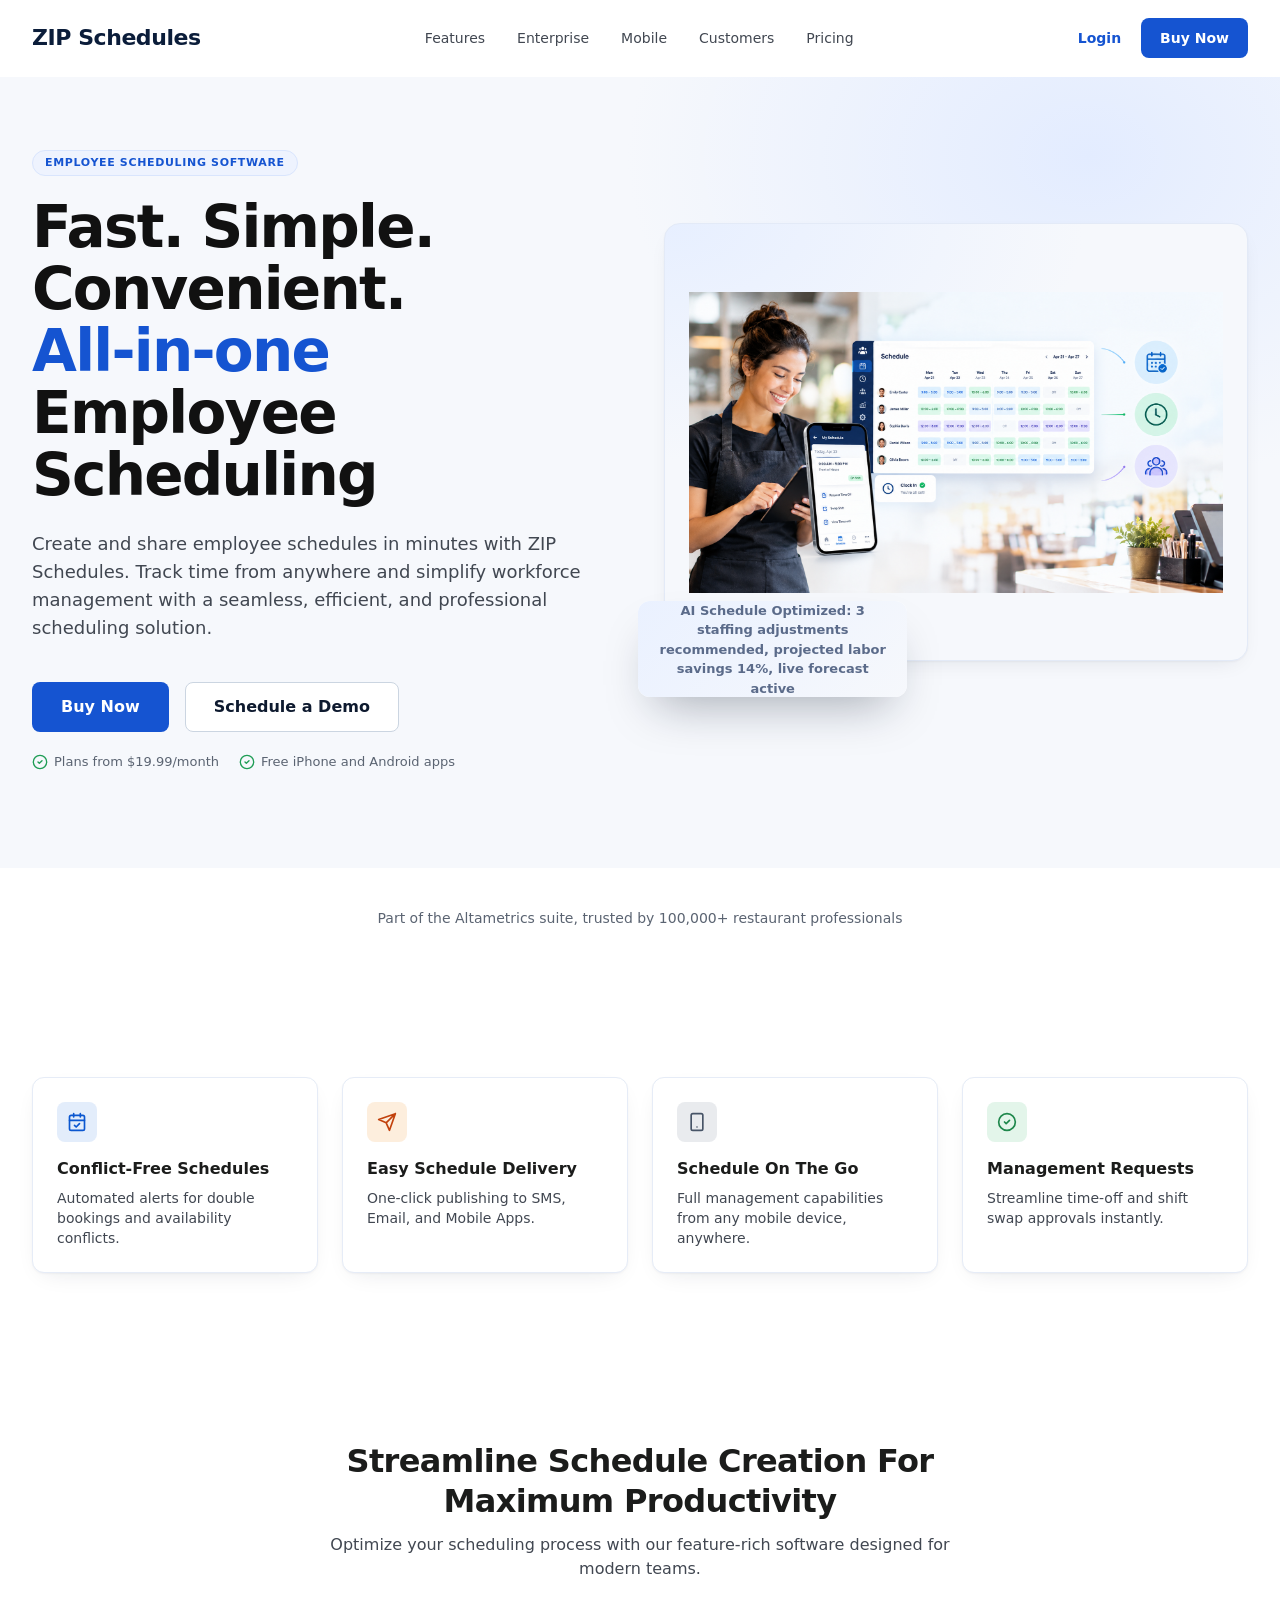
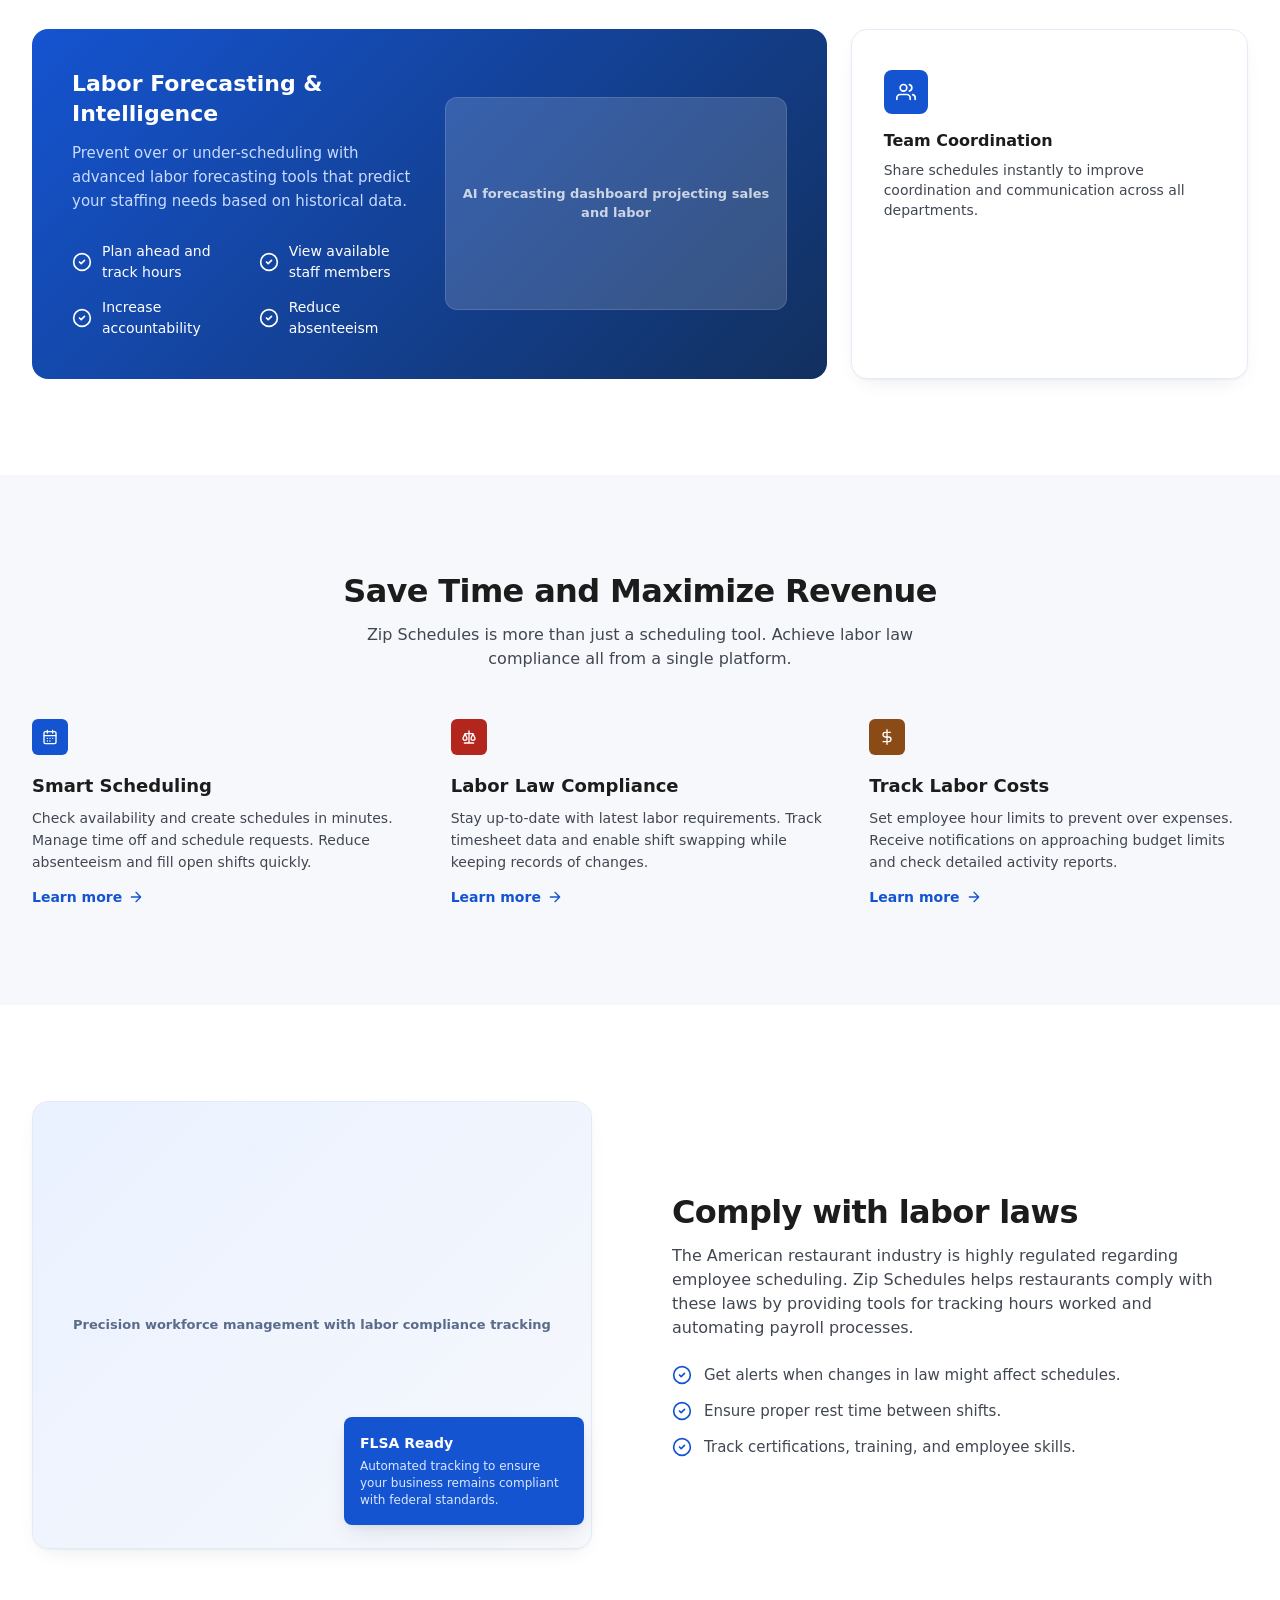
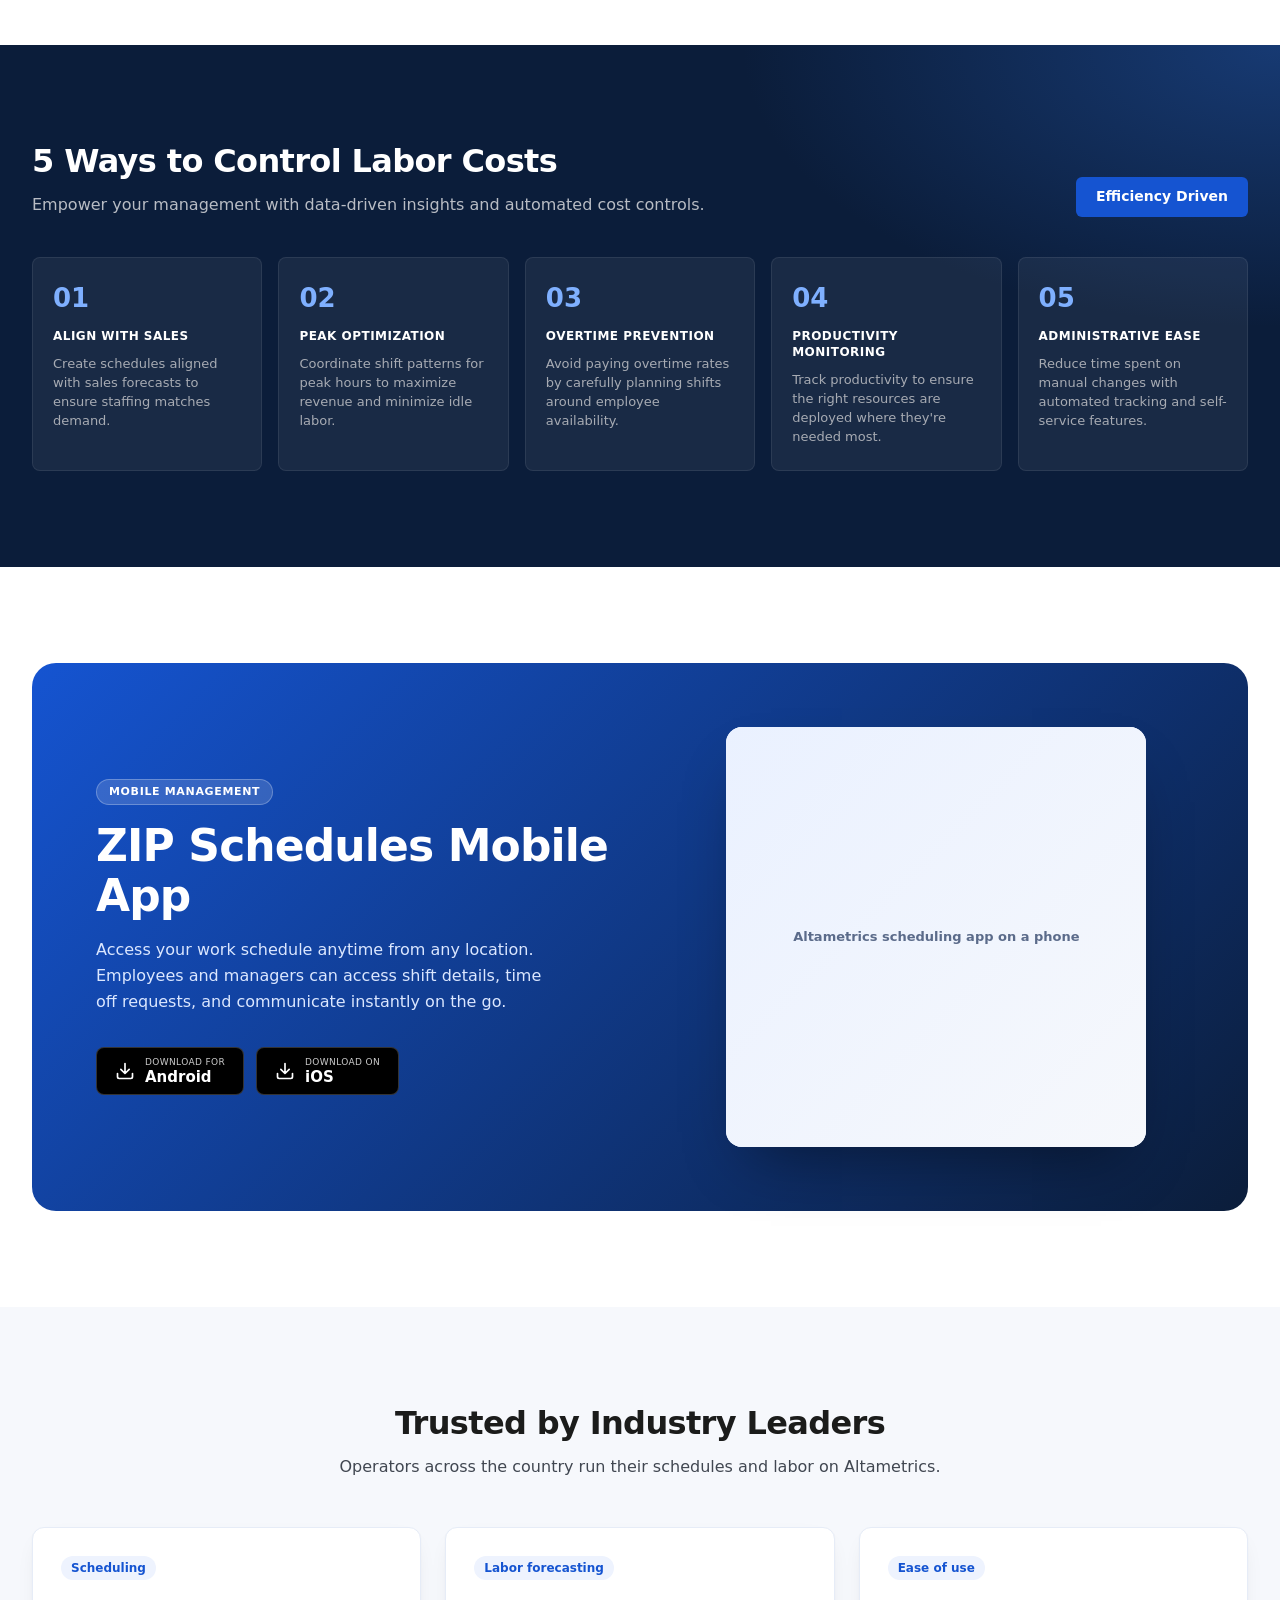
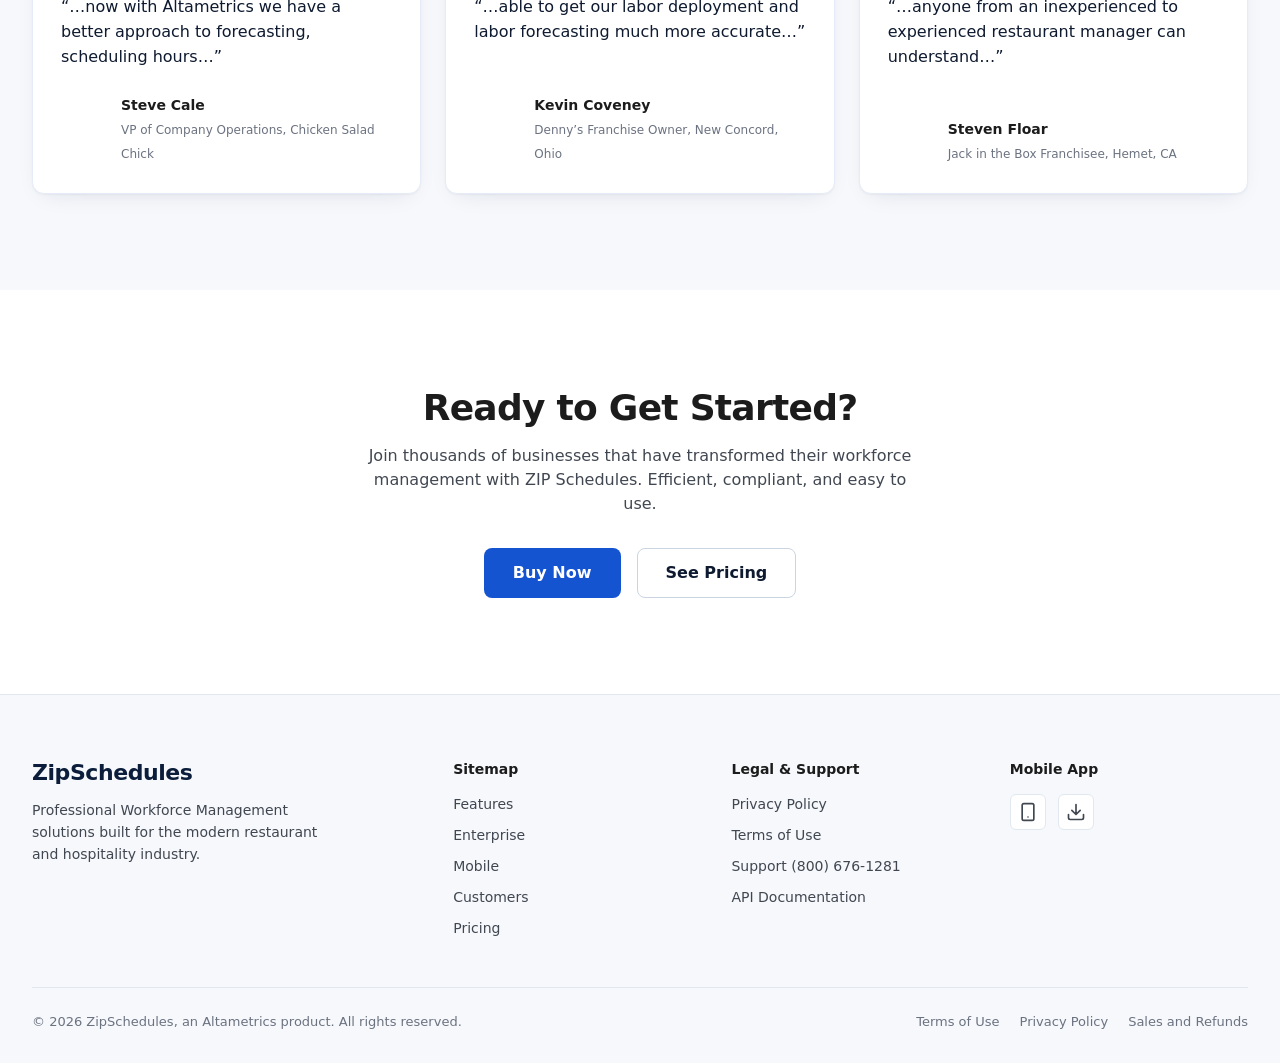
==== commit dfc1888b: "Change logo text and update hero section description Updated the header logo and modified the hero t" ====
--- a/index.html
+++ b/index.html
@@ -20,7 +20,7 @@
   <!-- ================= Header ================= -->
   <header class="l-header">
     <div class="container l-header__inner">
-      <a class="l-logo" href="index.html" aria-label="Altametrics home">Altametrics</a>
+      <a class="l-logo" href="index.html" aria-label="ZIP Schedules home">ZIP Schedules</a>
       <nav class="l-nav" id="landing-nav" aria-label="Main">
         <a href="#features">Features</a>
         <a href="#enterprise">Enterprise</a>
@@ -47,7 +47,7 @@
         <div>
           <span class="l-pill">Employee Scheduling Software</span>
           <h1 class="l-hero__title" id="hero-title"><span class="l-hero__line">Fast. Simple.</span> <span class="l-hero__line">Convenient.</span> <em>All-in-one</em> Employee Scheduling</h1>
-          <p class="l-hero__text">Set up and send schedules in minutes and track time from anywhere. Combine the professional touch with high efficiency management.</p>
+          <p class="l-hero__text">Create and share employee schedules in minutes with ZIP Schedules. Track time from anywhere and simplify workforce management with a seamless, efficient, and professional scheduling solution.</p>
           <div class="l-hero__actions">
             <button type="button" class="btn btn--primary btn--lg" data-buy-now="zipschedules">Buy Now</button>
             <a class="btn btn--ghost btn--lg" href="https://altametrics.com/schedule-demo.html">Schedule a Demo</a><!-- TODO: demo booking URL -->
